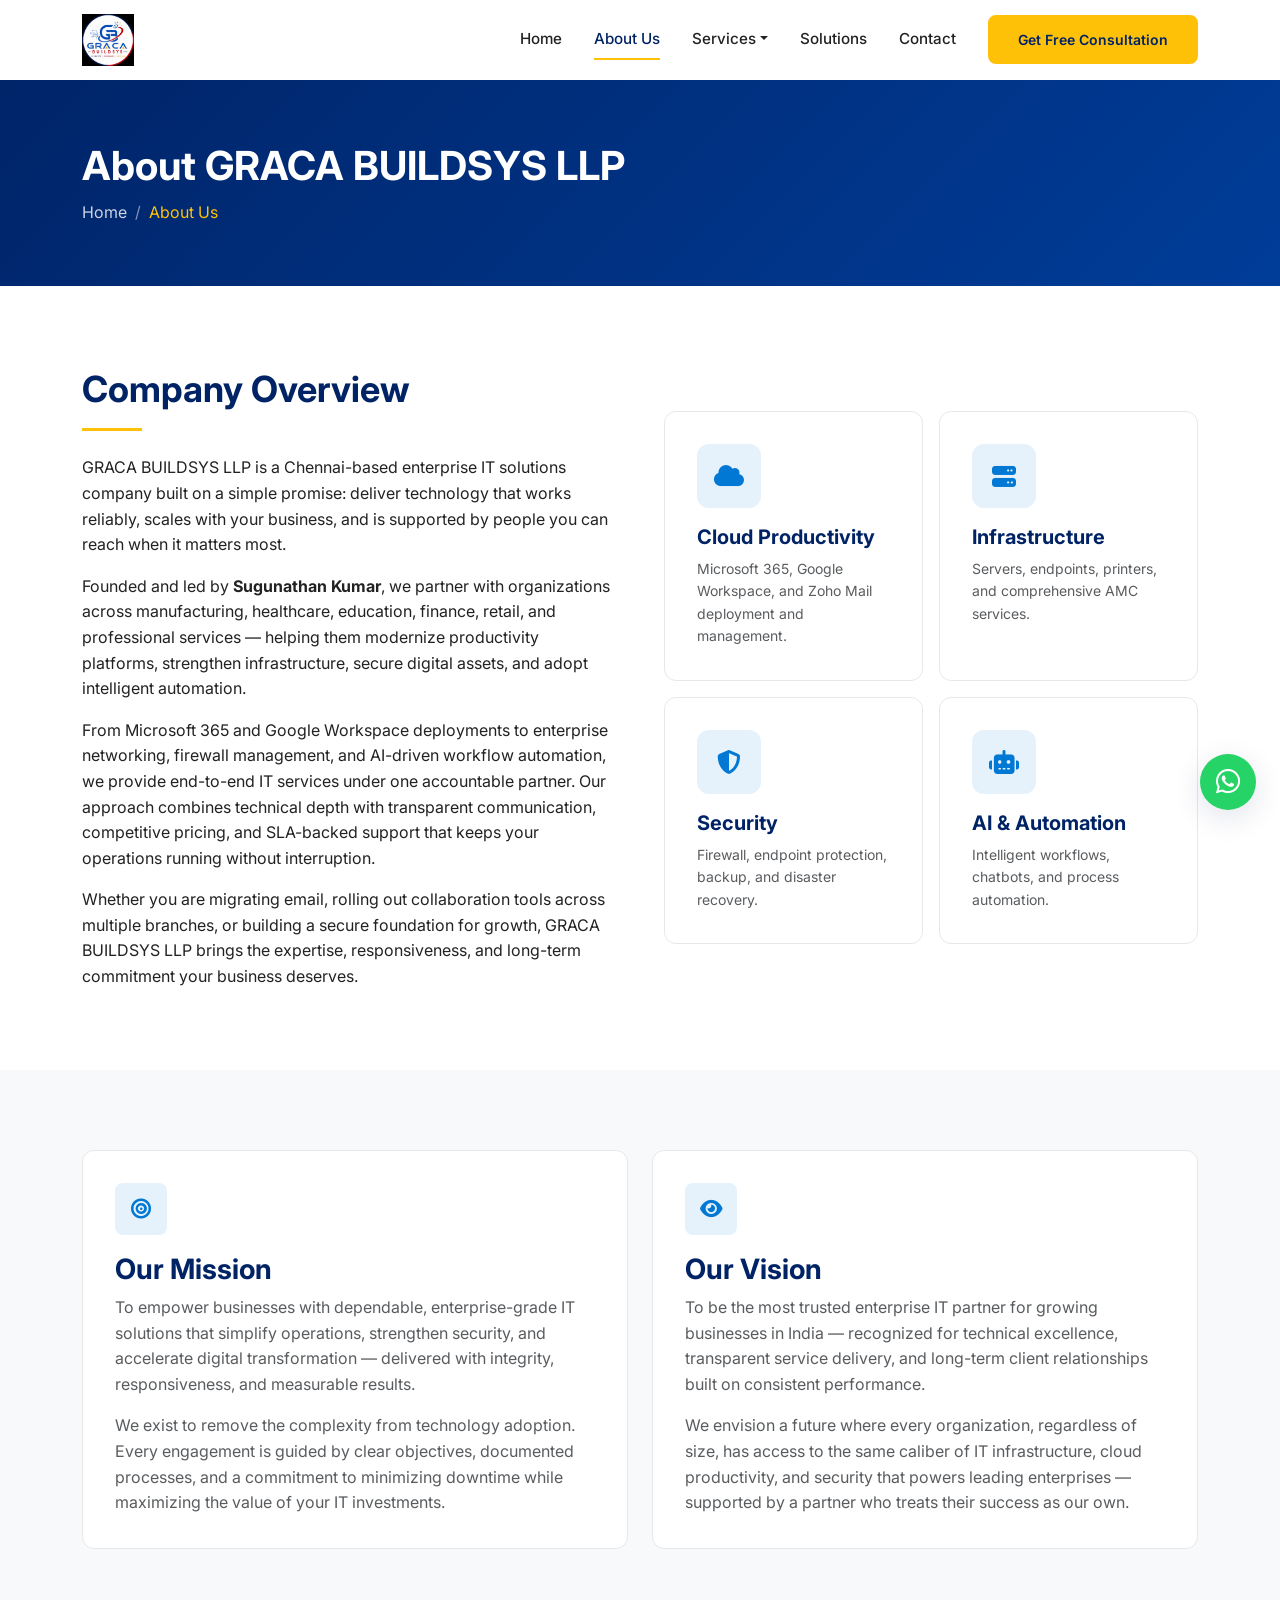
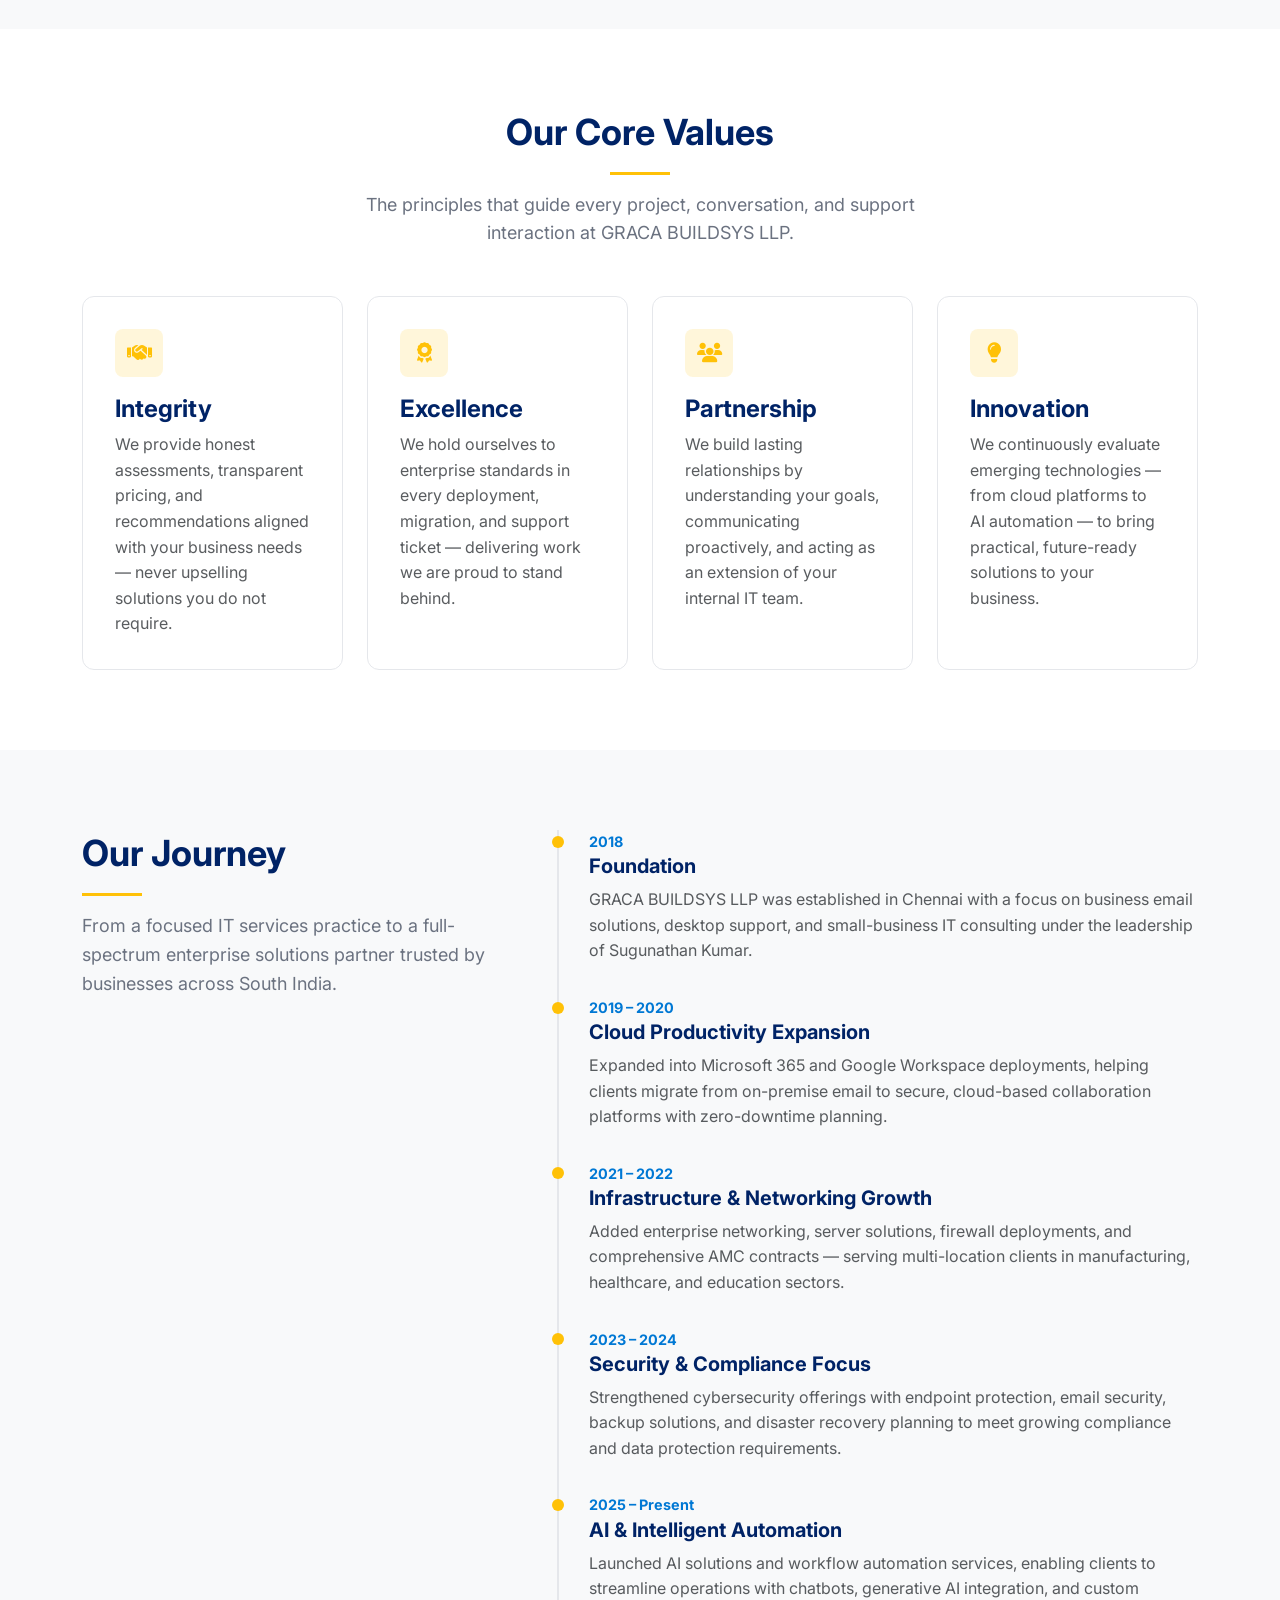
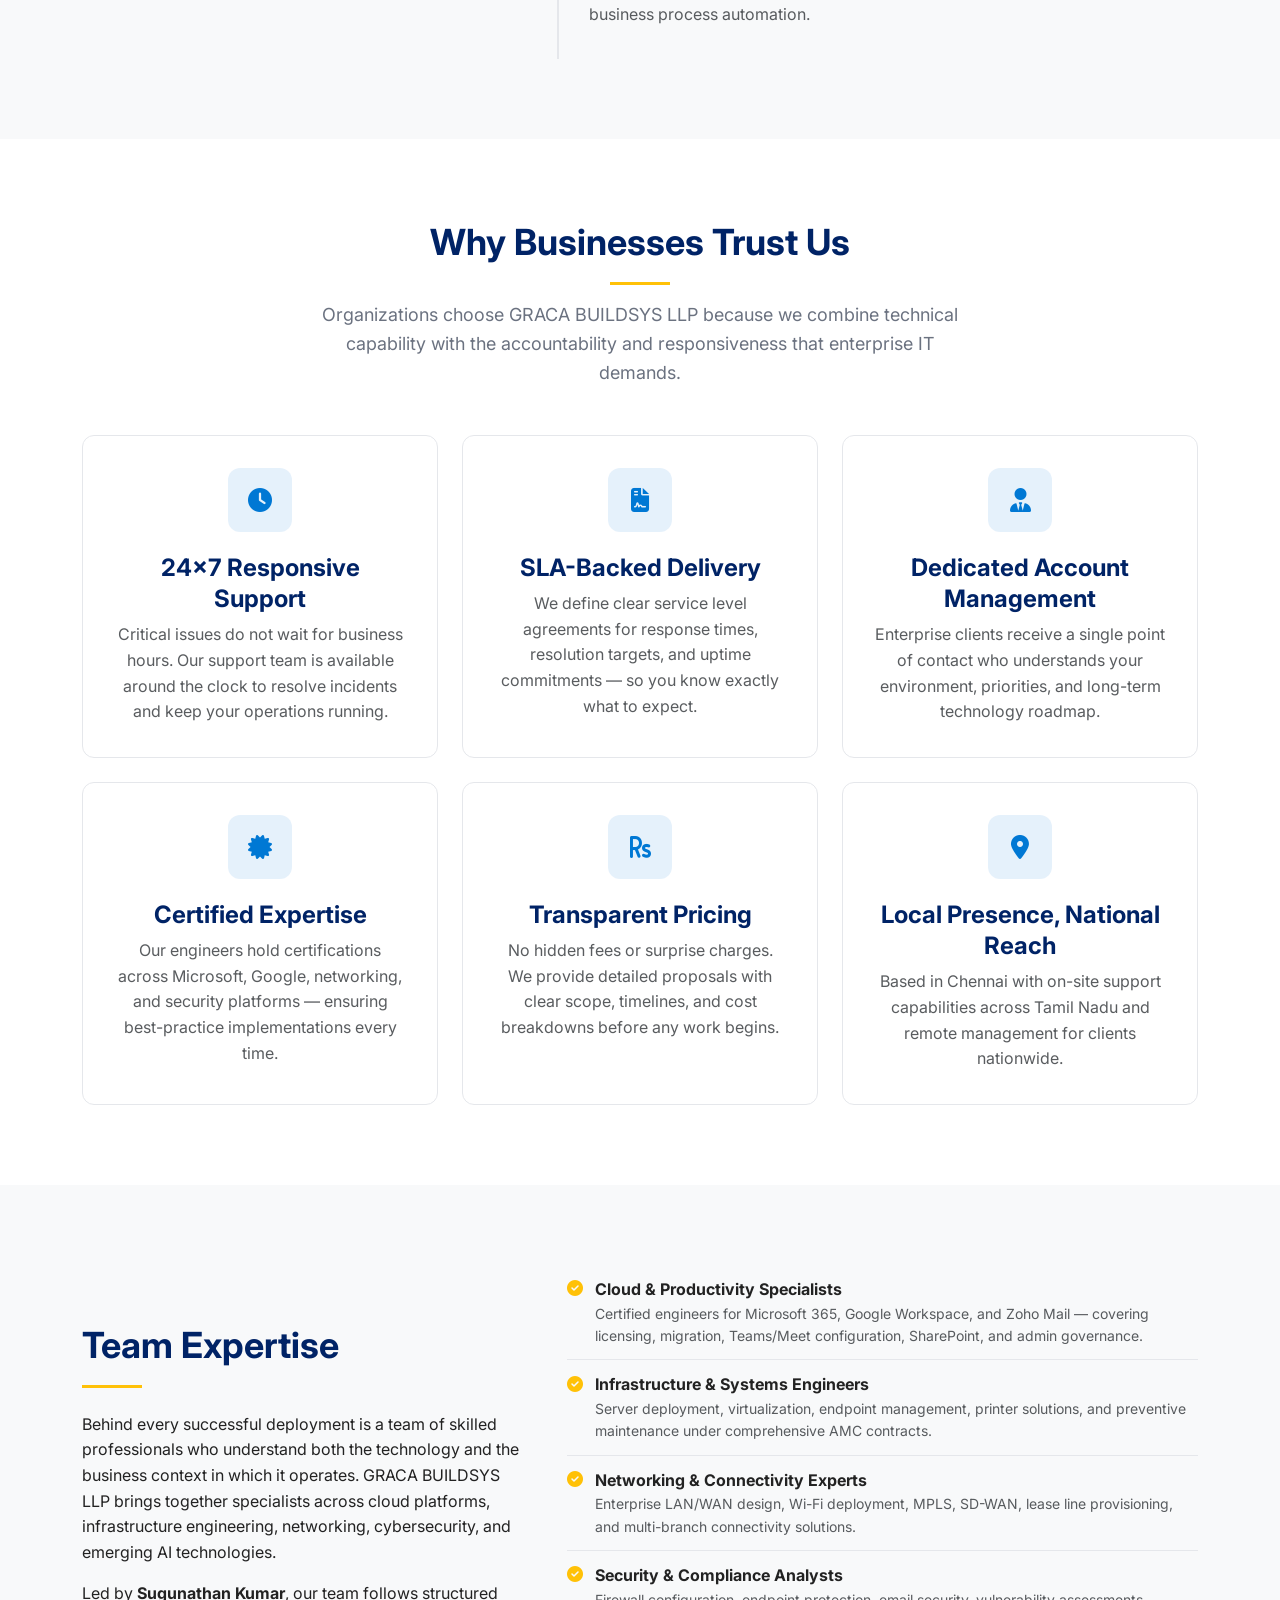
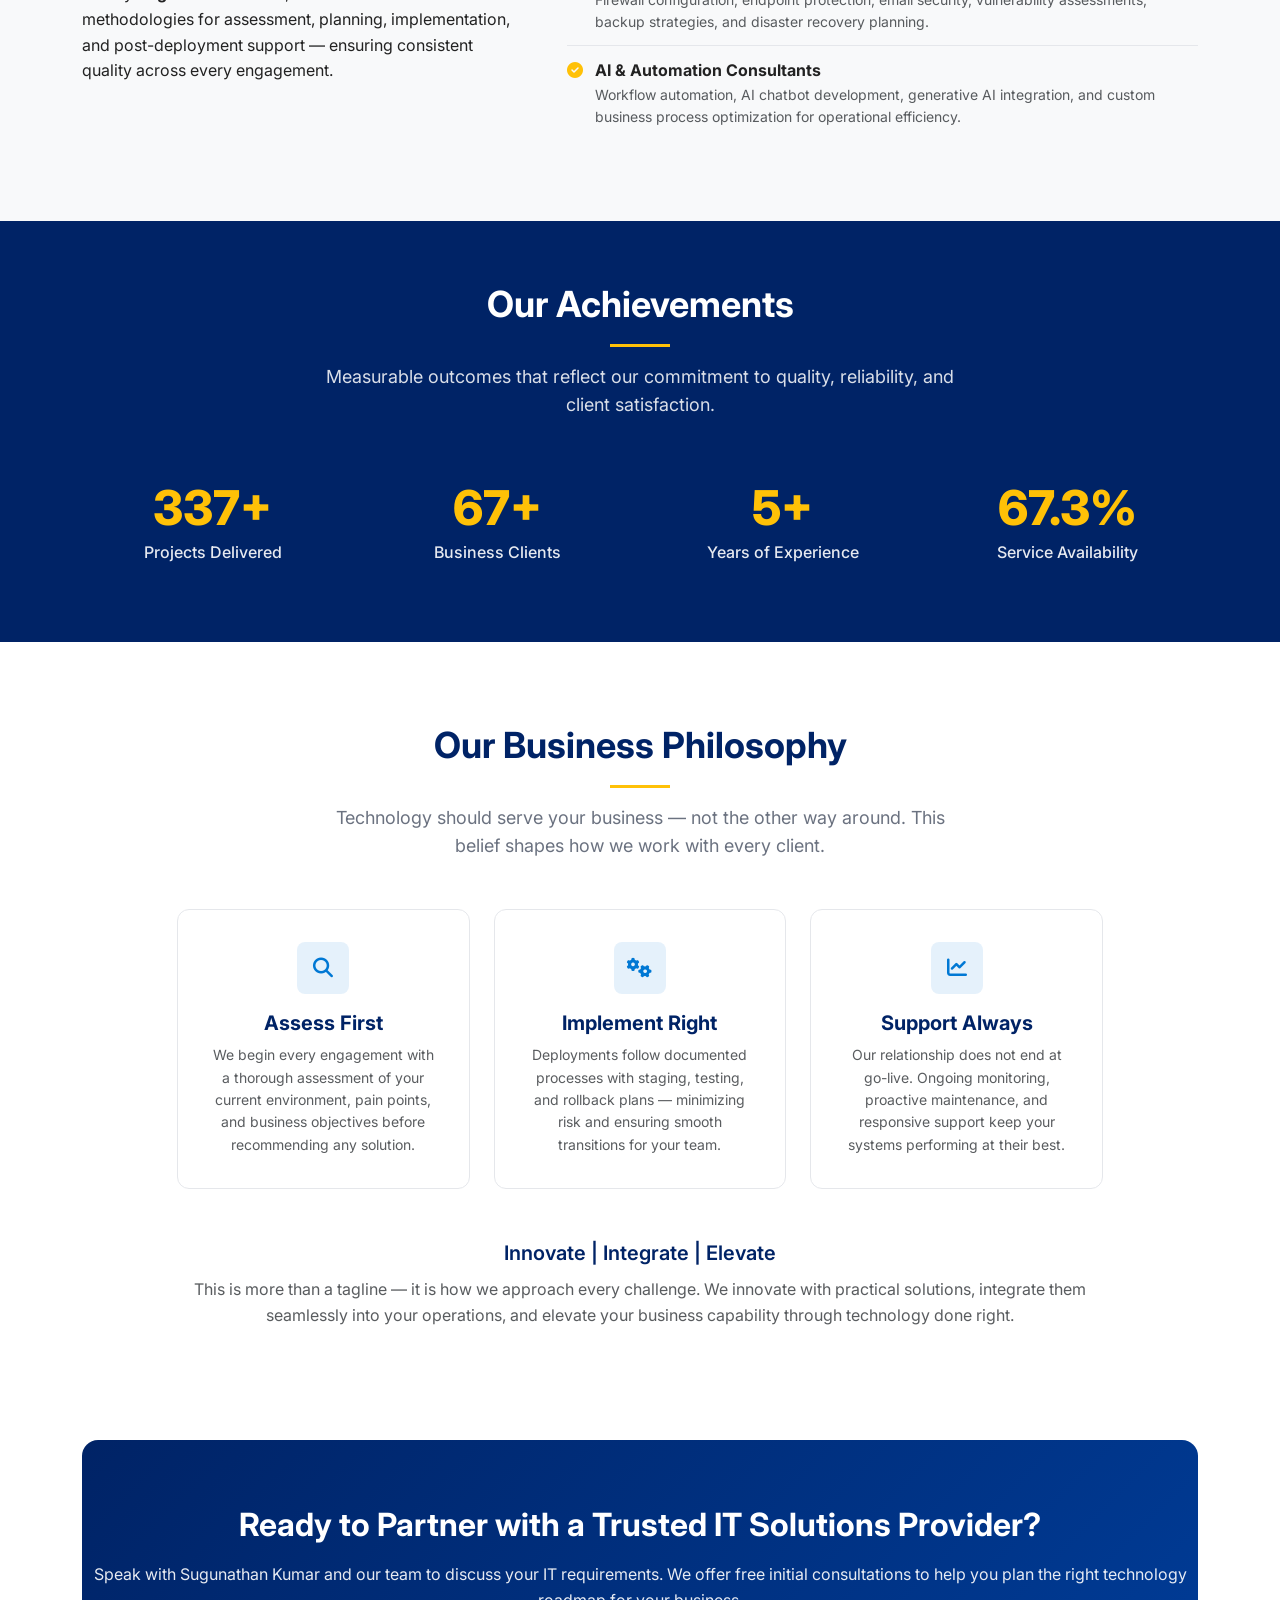
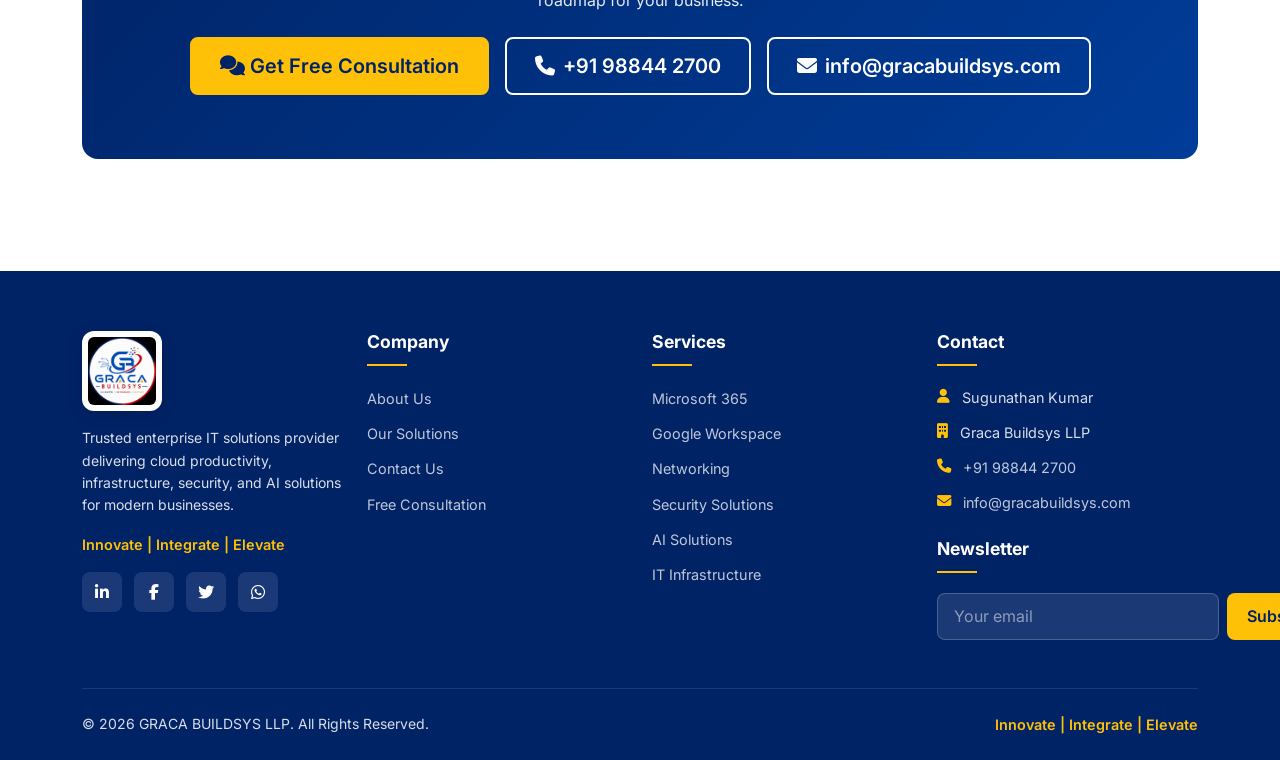
==== about.html @ f8f1f166 "first commit" ====
<!DOCTYPE html>
<html lang="en">
<head>
  <meta charset="UTF-8">
  <meta name="viewport" content="width=device-width, initial-scale=1.0">
  <title>About Us | GRACA BUILDSYS LLP</title>
  <meta name="description" content="Learn about GRACA BUILDSYS LLP — a trusted enterprise IT solutions provider in Chennai. Discover our mission, vision, core values, journey, and commitment to delivering reliable cloud, infrastructure, and security solutions.">
  <meta name="keywords" content="GRACA BUILDSYS LLP, about us, enterprise IT company Chennai, IT solutions provider, Microsoft 365 partner, IT infrastructure services">
  <meta name="author" content="GRACA BUILDSYS LLP">
  <link rel="canonical" href="https://www.gracabuildsys.com/about.html">
  <meta property="og:title" content="About Us | GRACA BUILDSYS LLP">
  <meta property="og:description" content="Trusted enterprise IT partner delivering cloud productivity, infrastructure, security, and AI solutions. Innovate | Integrate | Elevate.">
  <meta property="og:type" content="website">
  <meta property="og:url" content="https://www.gracabuildsys.com/about.html">
  <meta property="og:image" content="https://www.gracabuildsys.com/assets/images/logo/logo.svg">
  <meta name="twitter:card" content="summary_large_image">
  <meta name="twitter:title" content="About Us | GRACA BUILDSYS LLP">
  <meta name="twitter:description" content="Discover the story, values, and expertise behind GRACA BUILDSYS LLP — your trusted enterprise IT solutions partner.">
  <link rel="icon" type="image/svg+xml" href="assets/images/logo/logo.svg">
  <link rel="preconnect" href="https://fonts.googleapis.com">
  <link rel="preconnect" href="https://fonts.gstatic.com" crossorigin>
  <link href="https://fonts.googleapis.com/css2?family=Inter:wght@400;500;600;700;800&display=swap" rel="stylesheet">
  <link href="https://cdn.jsdelivr.net/npm/bootstrap@5.3.3/dist/css/bootstrap.min.css" rel="stylesheet">
  <link href="https://cdnjs.cloudflare.com/ajax/libs/font-awesome/6.5.1/css/all.min.css" rel="stylesheet">
  <link href="https://cdn.jsdelivr.net/npm/aos@2.3.4/dist/aos.css" rel="stylesheet">
  <link href="https://cdn.jsdelivr.net/npm/swiper@11/swiper-bundle.min.css" rel="stylesheet">
  <link href="assets/css/style.css" rel="stylesheet">
  <link href="assets/css/responsive.css" rel="stylesheet">
  <link href="assets/css/animations.css" rel="stylesheet">
  <script type="application/ld+json">
  {
    "@context": "https://schema.org",
    "@type": "AboutPage",
    "name": "About GRACA BUILDSYS LLP",
    "description": "GRACA BUILDSYS LLP is a trusted enterprise IT solutions provider delivering Microsoft 365, Google Workspace, infrastructure, networking, security, and AI solutions for modern businesses.",
    "url": "https://www.gracabuildsys.com/about.html",
    "mainEntity": {
      "@type": "Organization",
      "name": "GRACA BUILDSYS LLP",
      "legalName": "GRACA BUILDSYS LLP",
      "url": "https://www.gracabuildsys.com",
      "logo": "https://www.gracabuildsys.com/assets/images/logo/logo.svg",
      "description": "Trusted Enterprise IT Solutions Provider specializing in cloud productivity, infrastructure, security, and AI solutions.",
      "slogan": "Innovate | Integrate | Elevate",
      "foundingDate": "2018",
      "founder": {
        "@type": "Person",
        "name": "Sugunathan Kumar"
      },
      "contactPoint": {
        "@type": "ContactPoint",
        "telephone": "+91-988442700",
        "contactType": "customer service",
        "email": "info@gracabuildsys.com",
        "availableLanguage": ["English", "Tamil"]
      },
      "areaServed": {
        "@type": "Country",
        "name": "India"
      },
      "knowsAbout": [
        "Microsoft 365",
        "Google Workspace",
        "Zoho Mail",
        "IT Infrastructure",
        "Enterprise Networking",
        "Cybersecurity",
        "AI Solutions"
      ]
    }
  }
  </script>
</head>
<body>
  <div class="scroll-progress" aria-hidden="true"></div>
  <div data-include="includes/navbar.html"></div>

  <main>
    <!-- Page Header -->
    <section class="page-header">
      <div class="container">
        <div class="row">
          <div class="col-lg-8" data-aos="fade-up">
            <h1>About GRACA BUILDSYS LLP</h1>
            <nav aria-label="breadcrumb">
              <ol class="breadcrumb">
                <li class="breadcrumb-item"><a href="index.html">Home</a></li>
                <li class="breadcrumb-item active" aria-current="page">About Us</li>
              </ol>
            </nav>
          </div>
        </div>
      </div>
    </section>

    <!-- Company Overview -->
    <section class="section-padding">
      <div class="container">
        <div class="row align-items-center g-5">
          <div class="col-lg-6" data-aos="fade-right">
            <div class="section-header text-start mb-4">
              <h2 class="section-title">Company Overview</h2>
              <div class="divider-gold" style="margin-left: 0;"></div>
            </div>
            <p>GRACA BUILDSYS LLP is a Chennai-based enterprise IT solutions company built on a simple promise: deliver technology that works reliably, scales with your business, and is supported by people you can reach when it matters most.</p>
            <p>Founded and led by <strong>Sugunathan Kumar</strong>, we partner with organizations across manufacturing, healthcare, education, finance, retail, and professional services — helping them modernize productivity platforms, strengthen infrastructure, secure digital assets, and adopt intelligent automation.</p>
            <p>From Microsoft 365 and Google Workspace deployments to enterprise networking, firewall management, and AI-driven workflow automation, we provide end-to-end IT services under one accountable partner. Our approach combines technical depth with transparent communication, competitive pricing, and SLA-backed support that keeps your operations running without interruption.</p>
            <p class="mb-0">Whether you are migrating email, rolling out collaboration tools across multiple branches, or building a secure foundation for growth, GRACA BUILDSYS LLP brings the expertise, responsiveness, and long-term commitment your business deserves.</p>
          </div>
          <div class="col-lg-6" data-aos="fade-left">
            <div class="row g-3">
              <div class="col-6">
                <div class="feature-card hover-lift text-start">
                  <div class="feature-icon" style="margin: 0 0 1rem;"><i class="fas fa-cloud"></i></div>
                  <h5>Cloud Productivity</h5>
                  <p class="text-muted small mb-0">Microsoft 365, Google Workspace, and Zoho Mail deployment and management.</p>
                </div>
              </div>
              <div class="col-6">
                <div class="feature-card hover-lift text-start">
                  <div class="feature-icon" style="margin: 0 0 1rem;"><i class="fas fa-server"></i></div>
                  <h5>Infrastructure</h5>
                  <p class="text-muted small mb-0">Servers, endpoints, printers, and comprehensive AMC services.</p>
                </div>
              </div>
              <div class="col-6">
                <div class="feature-card hover-lift text-start">
                  <div class="feature-icon" style="margin: 0 0 1rem;"><i class="fas fa-shield-alt"></i></div>
                  <h5>Security</h5>
                  <p class="text-muted small mb-0">Firewall, endpoint protection, backup, and disaster recovery.</p>
                </div>
              </div>
              <div class="col-6">
                <div class="feature-card hover-lift text-start">
                  <div class="feature-icon" style="margin: 0 0 1rem;"><i class="fas fa-robot"></i></div>
                  <h5>AI &amp; Automation</h5>
                  <p class="text-muted small mb-0">Intelligent workflows, chatbots, and process automation.</p>
                </div>
              </div>
            </div>
          </div>
        </div>
      </div>
    </section>

    <!-- Mission & Vision -->
    <section class="section-padding bg-light">
      <div class="container">
        <div class="row g-4">
          <div class="col-lg-6" data-aos="fade-up">
            <div class="service-detail-card h-100">
              <div class="icon-wrap"><i class="fas fa-bullseye"></i></div>
              <h3>Our Mission</h3>
              <p class="text-muted">To empower businesses with dependable, enterprise-grade IT solutions that simplify operations, strengthen security, and accelerate digital transformation — delivered with integrity, responsiveness, and measurable results.</p>
              <p class="text-muted mb-0">We exist to remove the complexity from technology adoption. Every engagement is guided by clear objectives, documented processes, and a commitment to minimizing downtime while maximizing the value of your IT investments.</p>
            </div>
          </div>
          <div class="col-lg-6" data-aos="fade-up" data-aos-delay="100">
            <div class="service-detail-card h-100">
              <div class="icon-wrap"><i class="fas fa-eye"></i></div>
              <h3>Our Vision</h3>
              <p class="text-muted">To be the most trusted enterprise IT partner for growing businesses in India — recognized for technical excellence, transparent service delivery, and long-term client relationships built on consistent performance.</p>
              <p class="text-muted mb-0">We envision a future where every organization, regardless of size, has access to the same caliber of IT infrastructure, cloud productivity, and security that powers leading enterprises — supported by a partner who treats their success as our own.</p>
            </div>
          </div>
        </div>
      </div>
    </section>

    <!-- Core Values -->
    <section class="section-padding">
      <div class="container">
        <div class="section-header" data-aos="fade-up">
          <h2 class="section-title">Our Core Values</h2>
          <div class="divider-gold"></div>
          <p class="section-subtitle">The principles that guide every project, conversation, and support interaction at GRACA BUILDSYS LLP.</p>
        </div>
        <div class="row g-4">
          <div class="col-md-6 col-lg-3" data-aos="fade-up" data-aos-delay="0">
            <div class="value-card hover-lift">
              <div class="value-icon"><i class="fas fa-handshake"></i></div>
              <h4>Integrity</h4>
              <p class="text-muted mb-0">We provide honest assessments, transparent pricing, and recommendations aligned with your business needs — never upselling solutions you do not require.</p>
            </div>
          </div>
          <div class="col-md-6 col-lg-3" data-aos="fade-up" data-aos-delay="100">
            <div class="value-card hover-lift">
              <div class="value-icon"><i class="fas fa-award"></i></div>
              <h4>Excellence</h4>
              <p class="text-muted mb-0">We hold ourselves to enterprise standards in every deployment, migration, and support ticket — delivering work we are proud to stand behind.</p>
            </div>
          </div>
          <div class="col-md-6 col-lg-3" data-aos="fade-up" data-aos-delay="200">
            <div class="value-card hover-lift">
              <div class="value-icon"><i class="fas fa-users"></i></div>
              <h4>Partnership</h4>
              <p class="text-muted mb-0">We build lasting relationships by understanding your goals, communicating proactively, and acting as an extension of your internal IT team.</p>
            </div>
          </div>
          <div class="col-md-6 col-lg-3" data-aos="fade-up" data-aos-delay="300">
            <div class="value-card hover-lift">
              <div class="value-icon"><i class="fas fa-lightbulb"></i></div>
              <h4>Innovation</h4>
              <p class="text-muted mb-0">We continuously evaluate emerging technologies — from cloud platforms to AI automation — to bring practical, future-ready solutions to your business.</p>
            </div>
          </div>
        </div>
      </div>
    </section>

    <!-- Company Journey -->
    <section class="section-padding bg-light">
      <div class="container">
        <div class="row">
          <div class="col-lg-5" data-aos="fade-right">
            <div class="section-header text-start mb-4">
              <h2 class="section-title">Our Journey</h2>
              <div class="divider-gold" style="margin-left: 0;"></div>
              <p class="section-subtitle" style="margin-left: 0; margin-bottom: 0;">From a focused IT services practice to a full-spectrum enterprise solutions partner trusted by businesses across South India.</p>
            </div>
          </div>
          <div class="col-lg-7" data-aos="fade-left">
            <div class="timeline">
              <div class="timeline-item">
                <div class="timeline-year">2018</div>
                <h5>Foundation</h5>
                <p class="text-muted mb-0">GRACA BUILDSYS LLP was established in Chennai with a focus on business email solutions, desktop support, and small-business IT consulting under the leadership of Sugunathan Kumar.</p>
              </div>
              <div class="timeline-item">
                <div class="timeline-year">2019 – 2020</div>
                <h5>Cloud Productivity Expansion</h5>
                <p class="text-muted mb-0">Expanded into Microsoft 365 and Google Workspace deployments, helping clients migrate from on-premise email to secure, cloud-based collaboration platforms with zero-downtime planning.</p>
              </div>
              <div class="timeline-item">
                <div class="timeline-year">2021 – 2022</div>
                <h5>Infrastructure &amp; Networking Growth</h5>
                <p class="text-muted mb-0">Added enterprise networking, server solutions, firewall deployments, and comprehensive AMC contracts — serving multi-location clients in manufacturing, healthcare, and education sectors.</p>
              </div>
              <div class="timeline-item">
                <div class="timeline-year">2023 – 2024</div>
                <h5>Security &amp; Compliance Focus</h5>
                <p class="text-muted mb-0">Strengthened cybersecurity offerings with endpoint protection, email security, backup solutions, and disaster recovery planning to meet growing compliance and data protection requirements.</p>
              </div>
              <div class="timeline-item">
                <div class="timeline-year">2025 – Present</div>
                <h5>AI &amp; Intelligent Automation</h5>
                <p class="text-muted mb-0">Launched AI solutions and workflow automation services, enabling clients to streamline operations with chatbots, generative AI integration, and custom business process automation.</p>
              </div>
            </div>
          </div>
        </div>
      </div>
    </section>

    <!-- Why Businesses Trust Us -->
    <section class="section-padding">
      <div class="container">
        <div class="section-header" data-aos="fade-up">
          <h2 class="section-title">Why Businesses Trust Us</h2>
          <div class="divider-gold"></div>
          <p class="section-subtitle">Organizations choose GRACA BUILDSYS LLP because we combine technical capability with the accountability and responsiveness that enterprise IT demands.</p>
        </div>
        <div class="row g-4">
          <div class="col-md-6 col-lg-4" data-aos="fade-up" data-aos-delay="0">
            <div class="feature-card hover-lift">
              <div class="feature-icon"><i class="fas fa-clock"></i></div>
              <h4>24×7 Responsive Support</h4>
              <p class="text-muted mb-0">Critical issues do not wait for business hours. Our support team is available around the clock to resolve incidents and keep your operations running.</p>
            </div>
          </div>
          <div class="col-md-6 col-lg-4" data-aos="fade-up" data-aos-delay="100">
            <div class="feature-card hover-lift">
              <div class="feature-icon"><i class="fas fa-file-contract"></i></div>
              <h4>SLA-Backed Delivery</h4>
              <p class="text-muted mb-0">We define clear service level agreements for response times, resolution targets, and uptime commitments — so you know exactly what to expect.</p>
            </div>
          </div>
          <div class="col-md-6 col-lg-4" data-aos="fade-up" data-aos-delay="200">
            <div class="feature-card hover-lift">
              <div class="feature-icon"><i class="fas fa-user-tie"></i></div>
              <h4>Dedicated Account Management</h4>
              <p class="text-muted mb-0">Enterprise clients receive a single point of contact who understands your environment, priorities, and long-term technology roadmap.</p>
            </div>
          </div>
          <div class="col-md-6 col-lg-4" data-aos="fade-up" data-aos-delay="0">
            <div class="feature-card hover-lift">
              <div class="feature-icon"><i class="fas fa-certificate"></i></div>
              <h4>Certified Expertise</h4>
              <p class="text-muted mb-0">Our engineers hold certifications across Microsoft, Google, networking, and security platforms — ensuring best-practice implementations every time.</p>
            </div>
          </div>
          <div class="col-md-6 col-lg-4" data-aos="fade-up" data-aos-delay="100">
            <div class="feature-card hover-lift">
              <div class="feature-icon"><i class="fas fa-rupee-sign"></i></div>
              <h4>Transparent Pricing</h4>
              <p class="text-muted mb-0">No hidden fees or surprise charges. We provide detailed proposals with clear scope, timelines, and cost breakdowns before any work begins.</p>
            </div>
          </div>
          <div class="col-md-6 col-lg-4" data-aos="fade-up" data-aos-delay="200">
            <div class="feature-card hover-lift">
              <div class="feature-icon"><i class="fas fa-map-marker-alt"></i></div>
              <h4>Local Presence, National Reach</h4>
              <p class="text-muted mb-0">Based in Chennai with on-site support capabilities across Tamil Nadu and remote management for clients nationwide.</p>
            </div>
          </div>
        </div>
      </div>
    </section>

    <!-- Team Expertise -->
    <section class="section-padding bg-light">
      <div class="container">
        <div class="row align-items-center g-5">
          <div class="col-lg-5" data-aos="fade-right">
            <div class="section-header text-start mb-4">
              <h2 class="section-title">Team Expertise</h2>
              <div class="divider-gold" style="margin-left: 0;"></div>
            </div>
            <p>Behind every successful deployment is a team of skilled professionals who understand both the technology and the business context in which it operates. GRACA BUILDSYS LLP brings together specialists across cloud platforms, infrastructure engineering, networking, cybersecurity, and emerging AI technologies.</p>
            <p class="mb-0">Led by <strong>Sugunathan Kumar</strong>, our team follows structured methodologies for assessment, planning, implementation, and post-deployment support — ensuring consistent quality across every engagement.</p>
          </div>
          <div class="col-lg-7" data-aos="fade-left">
            <ul class="benefit-list">
              <li>
                <i class="fas fa-check-circle"></i>
                <div>
                  <strong>Cloud &amp; Productivity Specialists</strong>
                  <p class="text-muted small mb-0">Certified engineers for Microsoft 365, Google Workspace, and Zoho Mail — covering licensing, migration, Teams/Meet configuration, SharePoint, and admin governance.</p>
                </div>
              </li>
              <li>
                <i class="fas fa-check-circle"></i>
                <div>
                  <strong>Infrastructure &amp; Systems Engineers</strong>
                  <p class="text-muted small mb-0">Server deployment, virtualization, endpoint management, printer solutions, and preventive maintenance under comprehensive AMC contracts.</p>
                </div>
              </li>
              <li>
                <i class="fas fa-check-circle"></i>
                <div>
                  <strong>Networking &amp; Connectivity Experts</strong>
                  <p class="text-muted small mb-0">Enterprise LAN/WAN design, Wi-Fi deployment, MPLS, SD-WAN, lease line provisioning, and multi-branch connectivity solutions.</p>
                </div>
              </li>
              <li>
                <i class="fas fa-check-circle"></i>
                <div>
                  <strong>Security &amp; Compliance Analysts</strong>
                  <p class="text-muted small mb-0">Firewall configuration, endpoint protection, email security, vulnerability assessments, backup strategies, and disaster recovery planning.</p>
                </div>
              </li>
              <li>
                <i class="fas fa-check-circle"></i>
                <div>
                  <strong>AI &amp; Automation Consultants</strong>
                  <p class="text-muted small mb-0">Workflow automation, AI chatbot development, generative AI integration, and custom business process optimization for operational efficiency.</p>
                </div>
              </li>
            </ul>
          </div>
        </div>
      </div>
    </section>

    <!-- Achievements -->
    <section class="stats-section">
      <div class="container">
        <div class="section-header text-center mb-4" data-aos="fade-up">
          <h2 class="section-title" style="color: var(--white);">Our Achievements</h2>
          <div class="divider-gold"></div>
          <p class="section-subtitle" style="color: rgba(255,255,255,0.85);">Measurable outcomes that reflect our commitment to quality, reliability, and client satisfaction.</p>
        </div>
        <div class="row">
          <div class="col-6 col-md-3" data-aos="fade-up" data-aos-delay="0">
            <div class="stat-item">
              <div class="stat-number" data-count="500" data-suffix="+">0</div>
              <div class="stat-label">Projects Delivered</div>
            </div>
          </div>
          <div class="col-6 col-md-3" data-aos="fade-up" data-aos-delay="100">
            <div class="stat-item">
              <div class="stat-number" data-count="100" data-suffix="+">0</div>
              <div class="stat-label">Business Clients</div>
            </div>
          </div>
          <div class="col-6 col-md-3" data-aos="fade-up" data-aos-delay="200">
            <div class="stat-item">
              <div class="stat-number" data-count="8" data-suffix="+">0</div>
              <div class="stat-label">Years of Experience</div>
            </div>
          </div>
          <div class="col-6 col-md-3" data-aos="fade-up" data-aos-delay="300">
            <div class="stat-item">
              <div class="stat-number" data-count="99.9" data-suffix="%" data-decimals="1">0</div>
              <div class="stat-label">Service Availability</div>
            </div>
          </div>
        </div>
      </div>
    </section>

    <!-- Business Philosophy -->
    <section class="section-padding">
      <div class="container">
        <div class="row justify-content-center">
          <div class="col-lg-10">
            <div class="section-header" data-aos="fade-up">
              <h2 class="section-title">Our Business Philosophy</h2>
              <div class="divider-gold"></div>
              <p class="section-subtitle">Technology should serve your business — not the other way around. This belief shapes how we work with every client.</p>
            </div>
            <div class="row g-4" data-aos="fade-up">
              <div class="col-md-4">
                <div class="service-detail-card text-center h-100">
                  <div class="icon-wrap mx-auto"><i class="fas fa-search"></i></div>
                  <h5>Assess First</h5>
                  <p class="text-muted small mb-0">We begin every engagement with a thorough assessment of your current environment, pain points, and business objectives before recommending any solution.</p>
                </div>
              </div>
              <div class="col-md-4">
                <div class="service-detail-card text-center h-100">
                  <div class="icon-wrap mx-auto"><i class="fas fa-cogs"></i></div>
                  <h5>Implement Right</h5>
                  <p class="text-muted small mb-0">Deployments follow documented processes with staging, testing, and rollback plans — minimizing risk and ensuring smooth transitions for your team.</p>
                </div>
              </div>
              <div class="col-md-4">
                <div class="service-detail-card text-center h-100">
                  <div class="icon-wrap mx-auto"><i class="fas fa-chart-line"></i></div>
                  <h5>Support Always</h5>
                  <p class="text-muted small mb-0">Our relationship does not end at go-live. Ongoing monitoring, proactive maintenance, and responsive support keep your systems performing at their best.</p>
                </div>
              </div>
            </div>
            <div class="mt-5 text-center" data-aos="fade-up">
              <p class="lead text-navy fw-semibold mb-2">Innovate | Integrate | Elevate</p>
              <p class="text-muted mb-0">This is more than a tagline — it is how we approach every challenge. We innovate with practical solutions, integrate them seamlessly into your operations, and elevate your business capability through technology done right.</p>
            </div>
          </div>
        </div>
      </div>
    </section>

    <!-- CTA Banner -->
    <section class="section-padding pt-0">
      <div class="container">
        <div class="cta-banner text-center" data-aos="fade-up">
          <h2>Ready to Partner with a Trusted IT Solutions Provider?</h2>
          <p>Speak with Sugunathan Kumar and our team to discuss your IT requirements. We offer free initial consultations to help you plan the right technology roadmap for your business.</p>
          <div class="d-flex flex-wrap justify-content-center gap-3">
            <a href="contact.html" class="btn btn-gold btn-lg"><i class="fas fa-comments"></i> Get Free Consultation</a>
            <a href="tel:+91988442700" class="btn btn-secondary-custom btn-lg" style="border-color: var(--white); color: var(--white);"><i class="fas fa-phone"></i> +91 98844 2700</a>
            <a href="mailto:info@gracabuildsys.com" class="btn btn-secondary-custom btn-lg" style="border-color: var(--white); color: var(--white);"><i class="fas fa-envelope"></i> info@gracabuildsys.com</a>
          </div>
        </div>
      </div>
    </section>
  </main>

  <div data-include="includes/footer.html"></div>

  <a href="https://wa.me/91988442700" class="whatsapp-float" target="_blank" rel="noopener" aria-label="Chat on WhatsApp"><i class="fab fa-whatsapp"></i></a>
  <button class="back-to-top" aria-label="Back to top"><i class="fas fa-chevron-up"></i></button>

  <script src="https://cdn.jsdelivr.net/npm/bootstrap@5.3.3/dist/js/bootstrap.bundle.min.js"></script>
  <script src="https://cdn.jsdelivr.net/npm/aos@2.3.4/dist/aos.js"></script>
  <script src="https://cdn.jsdelivr.net/npm/swiper@11/swiper-bundle.min.js"></script>
  <script src="assets/js/main.js"></script>
  <script src="assets/js/counters.js"></script>
  <script src="assets/js/contact-form.js"></script>
  <script src="assets/js/animations.js"></script>
</body>
</html>
---- assets/css/style.css ----
/* GRACA BUILDSYS LLP - Main Stylesheet */
:root {
  --primary-navy: #002366;
  --microsoft-blue: #0078D4;
  --gold-accent: #FFC107;
  --white: #FFFFFF;
  --light-bg: #F8FAFC;
  --text-color: #222222;
  --text-muted: #6B7280;
  --border-color: #E5E7EB;
  --enterprise-red: #DC3545;
  --shadow-sm: 0 2px 8px rgba(0, 35, 102, 0.06);
  --shadow-md: 0 4px 20px rgba(0, 35, 102, 0.1);
  --shadow-lg: 0 8px 30px rgba(0, 35, 102, 0.12);
  --radius-sm: 8px;
  --radius-md: 12px;
  --radius-lg: 16px;
  --transition: all 0.3s ease;
  --header-height: 80px;
}

*, *::before, *::after { box-sizing: border-box; }

html {
  scroll-behavior: smooth;
  scroll-padding-top: var(--header-height);
}

body {
  font-family: 'Inter', -apple-system, BlinkMacSystemFont, 'Segoe UI', Roboto, sans-serif;
  color: var(--text-color);
  background: var(--white);
  line-height: 1.6;
  overflow-x: hidden;
}

h1, h2, h3, h4, h5, h6 {
  font-weight: 700;
  color: var(--primary-navy);
  line-height: 1.3;
}

a {
  color: var(--microsoft-blue);
  text-decoration: none;
  transition: var(--transition);
}

a:hover { color: var(--primary-navy); }

img { max-width: 100%; height: auto; display: block; }

.section-padding { padding: 80px 0; }

.section-title {
  font-size: 2.25rem;
  margin-bottom: 1rem;
}

.section-subtitle {
  color: var(--text-muted);
  font-size: 1.125rem;
  max-width: 640px;
  margin: 0 auto 3rem;
}

.bg-light { background: var(--light-bg); }

.text-navy { color: var(--primary-navy); }
.text-gold { color: var(--gold-accent); }
.text-muted { color: var(--text-muted); }

/* Scroll Progress */
.scroll-progress {
  position: fixed;
  top: 0;
  left: 0;
  height: 3px;
  background: linear-gradient(90deg, var(--microsoft-blue), var(--gold-accent));
  z-index: 10001;
  width: 0%;
  transition: width 0.1s linear;
}

/* Header */
.site-header {
  position: fixed;
  top: 0;
  left: 0;
  right: 0;
  z-index: 1000;
  background: var(--white);
  border-bottom: 1px solid transparent;
  transition: var(--transition);
  height: var(--header-height);
}

.site-header.scrolled {
  box-shadow: var(--shadow-sm);
  border-bottom-color: var(--border-color);
}

.navbar-brand img { height: 52px; width: auto; }

.navbar-nav .nav-link {
  color: var(--text-color);
  font-weight: 500;
  font-size: 0.95rem;
  padding: 0.5rem 1rem !important;
  position: relative;
}

.navbar-nav .nav-link:hover,
.navbar-nav .nav-link.active {
  color: var(--primary-navy);
}

.navbar-nav .nav-link.active::after {
  content: '';
  position: absolute;
  bottom: 0;
  left: 1rem;
  right: 1rem;
  height: 2px;
  background: var(--gold-accent);
}

/* Mega Menu */
.mega-dropdown .dropdown-menu {
  border: none;
  border-radius: var(--radius-md);
  box-shadow: var(--shadow-lg);
  padding: 1.5rem;
  margin-top: 0.5rem;
  min-width: 520px;
}

.mega-menu-grid {
  display: grid;
  grid-template-columns: repeat(2, 1fr);
  gap: 0.5rem;
}

.mega-menu-item {
  display: flex;
  align-items: center;
  gap: 0.75rem;
  padding: 0.75rem 1rem;
  border-radius: var(--radius-sm);
  color: var(--text-color);
  transition: var(--transition);
}

.mega-menu-item:hover {
  background: var(--light-bg);
  color: var(--primary-navy);
}

.mega-menu-item i {
  width: 36px;
  height: 36px;
  display: flex;
  align-items: center;
  justify-content: center;
  background: rgba(0, 120, 212, 0.1);
  color: var(--microsoft-blue);
  border-radius: var(--radius-sm);
  font-size: 0.9rem;
}

/* Buttons */
.btn-primary-custom {
  background: var(--primary-navy);
  color: var(--white);
  border: 2px solid var(--primary-navy);
  padding: 0.75rem 1.75rem;
  font-weight: 600;
  border-radius: var(--radius-sm);
  transition: var(--transition);
  display: inline-flex;
  align-items: center;
  gap: 0.5rem;
}

.btn-primary-custom:hover {
  background: #001a4d;
  border-color: #001a4d;
  color: var(--white);
  transform: translateY(-2px);
  box-shadow: var(--shadow-md);
}

.btn-secondary-custom {
  background: transparent;
  color: var(--primary-navy);
  border: 2px solid var(--primary-navy);
  padding: 0.75rem 1.75rem;
  font-weight: 600;
  border-radius: var(--radius-sm);
  transition: var(--transition);
  display: inline-flex;
  align-items: center;
  gap: 0.5rem;
}

.btn-secondary-custom:hover {
  background: var(--primary-navy);
  color: var(--white);
  transform: translateY(-2px);
}

.btn-gold {
  background: var(--gold-accent);
  color: var(--primary-navy);
  border: 2px solid var(--gold-accent);
  padding: 0.75rem 1.75rem;
  font-weight: 600;
  border-radius: var(--radius-sm);
  transition: var(--transition);
}

.btn-gold:hover {
  background: #e6ac00;
  border-color: #e6ac00;
  color: var(--primary-navy);
  transform: translateY(-2px);
}

.btn-outline-light-custom {
  background: transparent;
  color: var(--white);
  border: 2px solid rgba(255,255,255,0.5);
  padding: 0.75rem 1.75rem;
  font-weight: 600;
  border-radius: var(--radius-sm);
  transition: var(--transition);
}

.btn-outline-light-custom:hover {
  background: var(--white);
  color: var(--primary-navy);
  border-color: var(--white);
}

/* Hero */
.hero-section {
  padding: 140px 0 80px;
  background: var(--white);
  position: relative;
  overflow: hidden;
}

.hero-section::before {
  content: '';
  position: absolute;
  top: -50%;
  right: -20%;
  width: 60%;
  height: 150%;
  background: radial-gradient(ellipse, rgba(0, 120, 212, 0.04) 0%, transparent 70%);
  pointer-events: none;
}

.hero-headline {
  font-size: 2.75rem;
  font-weight: 800;
  line-height: 1.2;
  margin-bottom: 1.25rem;
}

.hero-subheadline {
  font-size: 1.15rem;
  color: var(--text-muted);
  margin-bottom: 2rem;
  max-width: 540px;
}

.hero-buttons { display: flex; flex-wrap: wrap; gap: 1rem; }

.hero-illustration {
  position: relative;
  padding: 2rem;
}

.hero-illustration svg { width: 100%; max-width: 520px; margin: 0 auto; }

/* Trust Bar */
.trust-bar {
  background: var(--light-bg);
  border-top: 1px solid var(--border-color);
  border-bottom: 1px solid var(--border-color);
  padding: 2rem 0;
}

.trust-item {
  display: flex;
  align-items: center;
  gap: 0.75rem;
  justify-content: center;
  padding: 0.5rem;
}

.trust-item i {
  font-size: 1.5rem;
  color: var(--microsoft-blue);
}

.trust-item span {
  font-weight: 600;
  font-size: 0.9rem;
  color: var(--primary-navy);
}

/* Feature Cards */
.feature-card {
  background: var(--white);
  border: 1px solid var(--border-color);
  border-radius: var(--radius-md);
  padding: 2rem;
  text-align: center;
  transition: var(--transition);
  height: 100%;
}

.feature-card:hover {
  transform: translateY(-6px);
  box-shadow: var(--shadow-md);
  border-color: transparent;
}

.feature-icon {
  width: 64px;
  height: 64px;
  margin: 0 auto 1.25rem;
  display: flex;
  align-items: center;
  justify-content: center;
  background: rgba(0, 120, 212, 0.1);
  color: var(--microsoft-blue);
  border-radius: var(--radius-md);
  font-size: 1.5rem;
}

/* Service Cards */
.service-card {
  background: var(--white);
  border: 1px solid var(--border-color);
  border-radius: var(--radius-md);
  padding: 2rem;
  transition: var(--transition);
  height: 100%;
  display: flex;
  flex-direction: column;
}

.service-card:hover {
  transform: translateY(-6px);
  box-shadow: var(--shadow-md);
  border-color: var(--microsoft-blue);
}

.service-card .service-icon {
  width: 56px;
  height: 56px;
  display: flex;
  align-items: center;
  justify-content: center;
  background: linear-gradient(135deg, rgba(0,35,102,0.08), rgba(0,120,212,0.08));
  color: var(--primary-navy);
  border-radius: var(--radius-sm);
  font-size: 1.35rem;
  margin-bottom: 1.25rem;
}

.service-card h4 { font-size: 1.15rem; margin-bottom: 0.75rem; }

.service-card p {
  color: var(--text-muted);
  font-size: 0.95rem;
  flex-grow: 1;
  margin-bottom: 1.25rem;
}

.service-card .learn-more {
  font-weight: 600;
  color: var(--microsoft-blue);
  display: inline-flex;
  align-items: center;
  gap: 0.35rem;
}

.service-card .learn-more:hover { color: var(--primary-navy); }

/* Statistics */
.stats-section {
  background: var(--primary-navy);
  color: var(--white);
  padding: 60px 0;
}

.stat-item { text-align: center; padding: 1rem; }

.stat-number {
  font-size: 3rem;
  font-weight: 800;
  color: var(--gold-accent);
  line-height: 1;
  margin-bottom: 0.5rem;
}

.stat-label {
  font-size: 1rem;
  opacity: 0.9;
  font-weight: 500;
}

/* Industries */
.industry-card {
  background: var(--white);
  border: 1px solid var(--border-color);
  border-radius: var(--radius-md);
  padding: 1.5rem;
  text-align: center;
  transition: var(--transition);
}

.industry-card:hover {
  border-color: var(--microsoft-blue);
  box-shadow: var(--shadow-sm);
}

.industry-card i {
  font-size: 2rem;
  color: var(--microsoft-blue);
  margin-bottom: 0.75rem;
}

.industry-card h5 {
  font-size: 0.95rem;
  margin: 0;
}

/* Client Carousel */
.client-carousel-section { padding: 50px 0; background: var(--white); }

.client-logo-slide {
  display: flex;
  align-items: center;
  justify-content: center;
  height: 80px;
  padding: 1rem 2rem;
}

.client-logo-slide .client-name {
  font-weight: 700;
  font-size: 1.1rem;
  color: var(--text-muted);
  opacity: 0.7;
  transition: var(--transition);
  white-space: nowrap;
}

.swiper-slide-active .client-name,
.client-logo-slide:hover .client-name {
  opacity: 1;
  color: var(--primary-navy);
}

/* Testimonials */
.testimonial-card {
  background: var(--white);
  border: 1px solid var(--border-color);
  border-radius: var(--radius-md);
  padding: 2.5rem;
  box-shadow: var(--shadow-sm);
  height: 100%;
}

.testimonial-card .quote-icon {
  font-size: 2rem;
  color: var(--gold-accent);
  margin-bottom: 1rem;
}

.testimonial-text {
  font-size: 1.05rem;
  color: var(--text-color);
  font-style: italic;
  margin-bottom: 1.5rem;
  line-height: 1.7;
}

.testimonial-author {
  display: flex;
  align-items: center;
  gap: 1rem;
}

.author-avatar {
  width: 48px;
  height: 48px;
  border-radius: 50%;
  background: var(--primary-navy);
  color: var(--white);
  display: flex;
  align-items: center;
  justify-content: center;
  font-weight: 700;
  font-size: 1rem;
}

.author-info h5 { font-size: 1rem; margin: 0; }
.author-info span { font-size: 0.85rem; color: var(--text-muted); }

/* FAQ */
.faq-item {
  border: 1px solid var(--border-color);
  border-radius: var(--radius-sm);
  margin-bottom: 0.75rem;
  overflow: hidden;
  background: var(--white);
}

.faq-question {
  width: 100%;
  text-align: left;
  padding: 1.25rem 1.5rem;
  background: var(--white);
  border: none;
  font-weight: 600;
  color: var(--primary-navy);
  display: flex;
  justify-content: space-between;
  align-items: center;
  cursor: pointer;
  transition: var(--transition);
}

.faq-question:hover { background: var(--light-bg); }

.faq-question i { transition: transform 0.3s ease; color: var(--microsoft-blue); }

.faq-question.active i { transform: rotate(180deg); }

.faq-answer {
  max-height: 0;
  overflow: hidden;
  transition: max-height 0.3s ease, padding 0.3s ease;
  padding: 0 1.5rem;
}

.faq-answer.show {
  max-height: 300px;
  padding: 0 1.5rem 1.25rem;
}

.faq-answer p { color: var(--text-muted); margin: 0; font-size: 0.95rem; }

/* Contact Form */
.contact-form-section {
  background: var(--light-bg);
  border-radius: var(--radius-lg);
  padding: 3rem;
}

.form-control, .form-select {
  border: 1px solid var(--border-color);
  border-radius: var(--radius-sm);
  padding: 0.75rem 1rem;
  font-size: 0.95rem;
  transition: var(--transition);
}

.form-control:focus, .form-select:focus {
  border-color: var(--microsoft-blue);
  box-shadow: 0 0 0 3px rgba(0, 120, 212, 0.15);
}

.form-label {
  font-weight: 600;
  font-size: 0.9rem;
  color: var(--primary-navy);
  margin-bottom: 0.35rem;
}

/* Page Header / Breadcrumb */
.page-header {
  background: linear-gradient(135deg, var(--primary-navy) 0%, #003d99 100%);
  color: var(--white);
  padding: 140px 0 60px;
  position: relative;
}

.page-header h1 {
  color: var(--white);
  font-size: 2.5rem;
  margin-bottom: 0.5rem;
}

.page-header .breadcrumb {
  background: transparent;
  padding: 0;
  margin: 0;
}

.page-header .breadcrumb-item a { color: rgba(255,255,255,0.8); }
.page-header .breadcrumb-item a:hover { color: var(--white); }
.page-header .breadcrumb-item.active { color: var(--gold-accent); }
.page-header .breadcrumb-item + .breadcrumb-item::before { color: rgba(255,255,255,0.5); }

/* About Page */
.value-card {
  background: var(--white);
  border: 1px solid var(--border-color);
  border-radius: var(--radius-md);
  padding: 2rem;
  height: 100%;
  transition: var(--transition);
}

.value-card:hover { box-shadow: var(--shadow-md); }

.value-card .value-icon {
  width: 48px;
  height: 48px;
  background: rgba(255, 193, 7, 0.15);
  color: var(--gold-accent);
  border-radius: var(--radius-sm);
  display: flex;
  align-items: center;
  justify-content: center;
  font-size: 1.25rem;
  margin-bottom: 1rem;
}

.timeline { position: relative; padding-left: 2rem; }

.timeline::before {
  content: '';
  position: absolute;
  left: 0;
  top: 0;
  bottom: 0;
  width: 2px;
  background: var(--border-color);
}

.timeline-item {
  position: relative;
  padding-bottom: 2rem;
}

.timeline-item::before {
  content: '';
  position: absolute;
  left: -2rem;
  top: 0.35rem;
  width: 12px;
  height: 12px;
  background: var(--gold-accent);
  border-radius: 50%;
  transform: translateX(-5px);
}

.timeline-year {
  font-weight: 700;
  color: var(--microsoft-blue);
  font-size: 0.9rem;
}

/* Service Detail */
.service-detail-card {
  background: var(--white);
  border: 1px solid var(--border-color);
  border-radius: var(--radius-md);
  padding: 2rem;
  height: 100%;
  transition: var(--transition);
}

.service-detail-card:hover {
  box-shadow: var(--shadow-md);
  border-color: var(--microsoft-blue);
}

.service-detail-card .icon-wrap {
  width: 52px;
  height: 52px;
  background: rgba(0, 120, 212, 0.1);
  color: var(--microsoft-blue);
  border-radius: var(--radius-sm);
  display: flex;
  align-items: center;
  justify-content: center;
  font-size: 1.25rem;
  margin-bottom: 1rem;
}

.benefit-list { list-style: none; padding: 0; margin: 0; }

.benefit-list li {
  padding: 0.75rem 0;
  border-bottom: 1px solid var(--border-color);
  display: flex;
  align-items: flex-start;
  gap: 0.75rem;
}

.benefit-list li:last-child { border-bottom: none; }

.benefit-list li i {
  color: var(--gold-accent);
  margin-top: 0.2rem;
}

/* CTA Banner */
.cta-banner {
  background: linear-gradient(135deg, var(--primary-navy) 0%, #003d99 100%);
  color: var(--white);
  padding: 4rem 0;
  border-radius: var(--radius-lg);
  margin: 2rem 0;
}

.cta-banner h2 { color: var(--white); margin-bottom: 1rem; }
.cta-banner p { opacity: 0.9; margin-bottom: 1.5rem; }

/* Contact Page */
.contact-info-card {
  background: var(--white);
  border: 1px solid var(--border-color);
  border-radius: var(--radius-md);
  padding: 2rem;
  height: 100%;
}

.contact-info-card i {
  width: 48px;
  height: 48px;
  background: rgba(0, 120, 212, 0.1);
  color: var(--microsoft-blue);
  border-radius: var(--radius-sm);
  display: flex;
  align-items: center;
  justify-content: center;
  font-size: 1.25rem;
  margin-bottom: 1rem;
}

.contact-info-card h5 { margin-bottom: 0.5rem; }
.contact-info-card p { color: var(--text-muted); margin: 0; }

.map-placeholder {
  background: var(--light-bg);
  border: 1px solid var(--border-color);
  border-radius: var(--radius-md);
  height: 300px;
  display: flex;
  align-items: center;
  justify-content: center;
  color: var(--text-muted);
}

/* Footer */
.site-footer {
  background: var(--primary-navy);
  color: rgba(255, 255, 255, 0.85);
  padding: 60px 0 0;
}

.site-footer h5 {
  color: var(--white);
  font-size: 1.1rem;
  margin-bottom: 1.25rem;
  position: relative;
  padding-bottom: 0.75rem;
}

.site-footer h5::after {
  content: '';
  position: absolute;
  bottom: 0;
  left: 0;
  width: 40px;
  height: 2px;
  background: var(--gold-accent);
}

.footer-links { list-style: none; padding: 0; margin: 0; }

.footer-links li { margin-bottom: 0.6rem; }

.footer-links a {
  color: rgba(255, 255, 255, 0.75);
  font-size: 0.9rem;
  transition: var(--transition);
}

.footer-links a:hover {
  color: var(--gold-accent);
  padding-left: 4px;
}

.footer-contact li {
  display: flex;
  align-items: flex-start;
  gap: 0.75rem;
  margin-bottom: 0.75rem;
  font-size: 0.9rem;
}

.footer-contact i { color: var(--gold-accent); margin-top: 0.2rem; }

.footer-social { display: flex; gap: 0.75rem; margin-top: 1rem; }

.footer-social a {
  width: 40px;
  height: 40px;
  display: flex;
  align-items: center;
  justify-content: center;
  background: rgba(255, 255, 255, 0.1);
  color: var(--white);
  border-radius: var(--radius-sm);
  transition: var(--transition);
}

.footer-social a:hover {
  background: var(--gold-accent);
  color: var(--primary-navy);
}

.newsletter-form { display: flex; gap: 0.5rem; margin-top: 1rem; }

.newsletter-form input {
  flex: 1;
  padding: 0.6rem 1rem;
  border: 1px solid rgba(255,255,255,0.2);
  border-radius: var(--radius-sm);
  background: rgba(255,255,255,0.1);
  color: var(--white);
}

.newsletter-form input::placeholder { color: rgba(255,255,255,0.5); }

.newsletter-form button {
  padding: 0.6rem 1.25rem;
  background: var(--gold-accent);
  color: var(--primary-navy);
  border: none;
  border-radius: var(--radius-sm);
  font-weight: 600;
  cursor: pointer;
  transition: var(--transition);
}

.newsletter-form button:hover { background: #e6ac00; }

.footer-bottom {
  border-top: 1px solid rgba(255, 255, 255, 0.1);
  padding: 1.5rem 0;
  margin-top: 3rem;
}

.footer-tagline {
  color: var(--gold-accent);
  font-weight: 600;
  font-size: 0.9rem;
}

.footer-logo{
    width: 80px;
    height: 80px;
    object-fit: contain;
    border-radius: 12px;
    background: #ffffff;
    padding: 6px;
    box-shadow: 0 4px 15px rgba(0,0,0,0.15);
}
/* Floating Buttons */
.whatsapp-float {
  position: fixed;
  bottom: 90px;
  right: 24px;
  width: 56px;
  height: 56px;
  background: #25D366;
  color: var(--white);
  border-radius: 50%;
  display: flex;
  align-items: center;
  justify-content: center;
  font-size: 1.75rem;
  box-shadow: var(--shadow-lg);
  z-index: 999;
  transition: var(--transition);
}

.whatsapp-float:hover {
  transform: scale(1.1);
  color: var(--white);
}

.back-to-top {
  position: fixed;
  bottom: 24px;
  right: 24px;
  width: 48px;
  height: 48px;
  background: var(--primary-navy);
  color: var(--white);
  border: none;
  border-radius: var(--radius-sm);
  display: flex;
  align-items: center;
  justify-content: center;
  font-size: 1.1rem;
  box-shadow: var(--shadow-md);
  z-index: 999;
  opacity: 0;
  visibility: hidden;
  transition: var(--transition);
  cursor: pointer;
}

.back-to-top.visible {
  opacity: 1;
  visibility: visible;
}

.back-to-top:hover {
  background: var(--microsoft-blue);
  transform: translateY(-3px);
}

/* Pricing Cards */
.pricing-card {
  background: var(--white);
  border: 1px solid var(--border-color);
  border-radius: var(--radius-md);
  padding: 2rem;
  height: 100%;
  transition: var(--transition);
}

.pricing-card.featured {
  border-color: var(--microsoft-blue);
  box-shadow: var(--shadow-md);
  position: relative;
}

.pricing-card.featured::before {
  content: 'Popular';
  position: absolute;
  top: -12px;
  right: 20px;
  background: var(--gold-accent);
  color: var(--primary-navy);
  font-size: 0.75rem;
  font-weight: 700;
  padding: 0.25rem 0.75rem;
  border-radius: 20px;
}

.pricing-card h4 { margin-bottom: 0.5rem; }

.pricing-card .price {
  font-size: 2rem;
  font-weight: 800;
  color: var(--primary-navy);
  margin: 1rem 0;
}

.pricing-features { list-style: none; padding: 0; margin: 1.5rem 0; }

.pricing-features li {
  padding: 0.5rem 0;
  font-size: 0.9rem;
  display: flex;
  align-items: center;
  gap: 0.5rem;
}

.pricing-features li i { color: var(--microsoft-blue); }

/* Swiper overrides */
.swiper-pagination-bullet-active { background: var(--primary-navy); }

.testimonials-swiper .swiper-button-next,
.testimonials-swiper .swiper-button-prev {
  color: var(--primary-navy);
}

/* Utility */
.section-header { text-align: center; margin-bottom: 3rem; }

.divider-gold {
  width: 60px;
  height: 3px;
  background: var(--gold-accent);
  margin: 1rem auto;
}

.alert-success-custom {
  background: rgba(0, 120, 212, 0.1);
  border: 1px solid var(--microsoft-blue);
  color: var(--primary-navy);
  border-radius: var(--radius-sm);
  padding: 1rem;
}

.invalid-feedback { display: none; font-size: 0.85rem; }
.was-validated .form-control:invalid ~ .invalid-feedback,
.was-validated .form-select:invalid ~ .invalid-feedback { display: block; }
---- assets/css/responsive.css ----
/* GRACA BUILDSYS LLP - Responsive Styles */

@media (max-width: 1199.98px) {
  .hero-headline { font-size: 2.35rem; }
  .section-title { font-size: 2rem; }
  .mega-dropdown .dropdown-menu { min-width: 100%; }
}

@media (max-width: 991.98px) {
  :root { --header-height: 70px; }

  .section-padding { padding: 60px 0; }

  .hero-section { padding: 120px 0 60px; text-align: center; }
  .hero-headline { font-size: 2rem; }
  .hero-subheadline { margin-left: auto; margin-right: auto; }
  .hero-buttons { justify-content: center; }
  .hero-illustration { margin-top: 2rem; }

  .mega-menu-grid { grid-template-columns: 1fr; }

  .navbar-collapse {
    background: var(--white);
    padding: 1rem;
    border-radius: var(--radius-md);
    box-shadow: var(--shadow-md);
    margin-top: 0.5rem;
    max-height: 80vh;
    overflow-y: auto;
  }

  .navbar-nav .nav-link.active::after { display: none; }

  .page-header { padding: 120px 0 50px; }
  .page-header h1 { font-size: 2rem; }

  .stat-number { font-size: 2.5rem; }

  .contact-form-section { padding: 2rem; }

  .cta-banner { padding: 3rem 1.5rem; text-align: center; }

  .trust-item { margin-bottom: 0.5rem; }

  .whatsapp-float { bottom: 80px; right: 16px; width: 50px; height: 50px; font-size: 1.5rem; }
  .back-to-top { right: 16px; bottom: 16px; }
}

@media (max-width: 767.98px) {
  .hero-headline { font-size: 1.75rem; }
  .hero-subheadline { font-size: 1rem; }

  .section-title { font-size: 1.65rem; }
  .section-subtitle { font-size: 1rem; }

  .hero-buttons { flex-direction: column; align-items: stretch; }
  .hero-buttons .btn-primary-custom,
  .hero-buttons .btn-secondary-custom,
  .hero-buttons .btn-gold { justify-content: center; width: 100%; }

  .feature-card, .service-card { padding: 1.5rem; }

  .stat-number { font-size: 2rem; }
  .stat-label { font-size: 0.9rem; }

  .testimonial-card { padding: 1.75rem; }

  .newsletter-form { flex-direction: column; }

  .footer-bottom .row > div { text-align: center !important; margin-bottom: 0.5rem; }

  .page-header h1 { font-size: 1.75rem; }

  .contact-form-section { padding: 1.5rem; }
}

@media (max-width: 575.98px) {
  .navbar-brand img { height: 42px; }

  .btn-primary-custom,
  .btn-secondary-custom,
  .btn-gold { padding: 0.65rem 1.25rem; font-size: 0.9rem; }

  .industry-card { padding: 1rem; }
  .industry-card i { font-size: 1.5rem; }
}
---- assets/css/animations.css ----
/* GRACA BUILDSYS LLP - Professional Animations */

@keyframes fadeIn {
  from { opacity: 0; }
  to { opacity: 1; }
}

@keyframes fadeUp {
  from { opacity: 0; transform: translateY(30px); }
  to { opacity: 1; transform: translateY(0); }
}

@keyframes slideUp {
  from { opacity: 0; transform: translateY(20px); }
  to { opacity: 1; transform: translateY(0); }
}

.animate-fade-in { animation: fadeIn 0.6s ease forwards; }
.animate-fade-up { animation: fadeUp 0.6s ease forwards; }
.animate-slide-up { animation: slideUp 0.5s ease forwards; }

.hover-lift {
  transition: transform 0.3s ease, box-shadow 0.3s ease;
}

.hover-lift:hover {
  transform: translateY(-6px);
  box-shadow: 0 8px 30px rgba(0, 35, 102, 0.12);
}

.image-reveal {
  overflow: hidden;
  position: relative;
}

.image-reveal img,
.image-reveal svg {
  transition: transform 0.5s ease;
}

.image-reveal:hover img,
.image-reveal:hover svg {
  transform: scale(1.03);
}

/* AOS custom easing */
[data-aos] { pointer-events: auto; }

/* Counter pulse on complete */
.stat-number.counted {
  animation: fadeUp 0.5s ease;
}

/* Smooth card transitions */
.service-card,
.feature-card,
.industry-card,
.value-card,
.testimonial-card {
  will-change: transform;
}

/* Reduced motion */
@media (prefers-reduced-motion: reduce) {
  *, *::before, *::after {
    animation-duration: 0.01ms !important;
    animation-iteration-count: 1 !important;
    transition-duration: 0.01ms !important;
    scroll-behavior: auto !important;
  }

  [data-aos] {
    opacity: 1 !important;
    transform: none !important;
  }
}
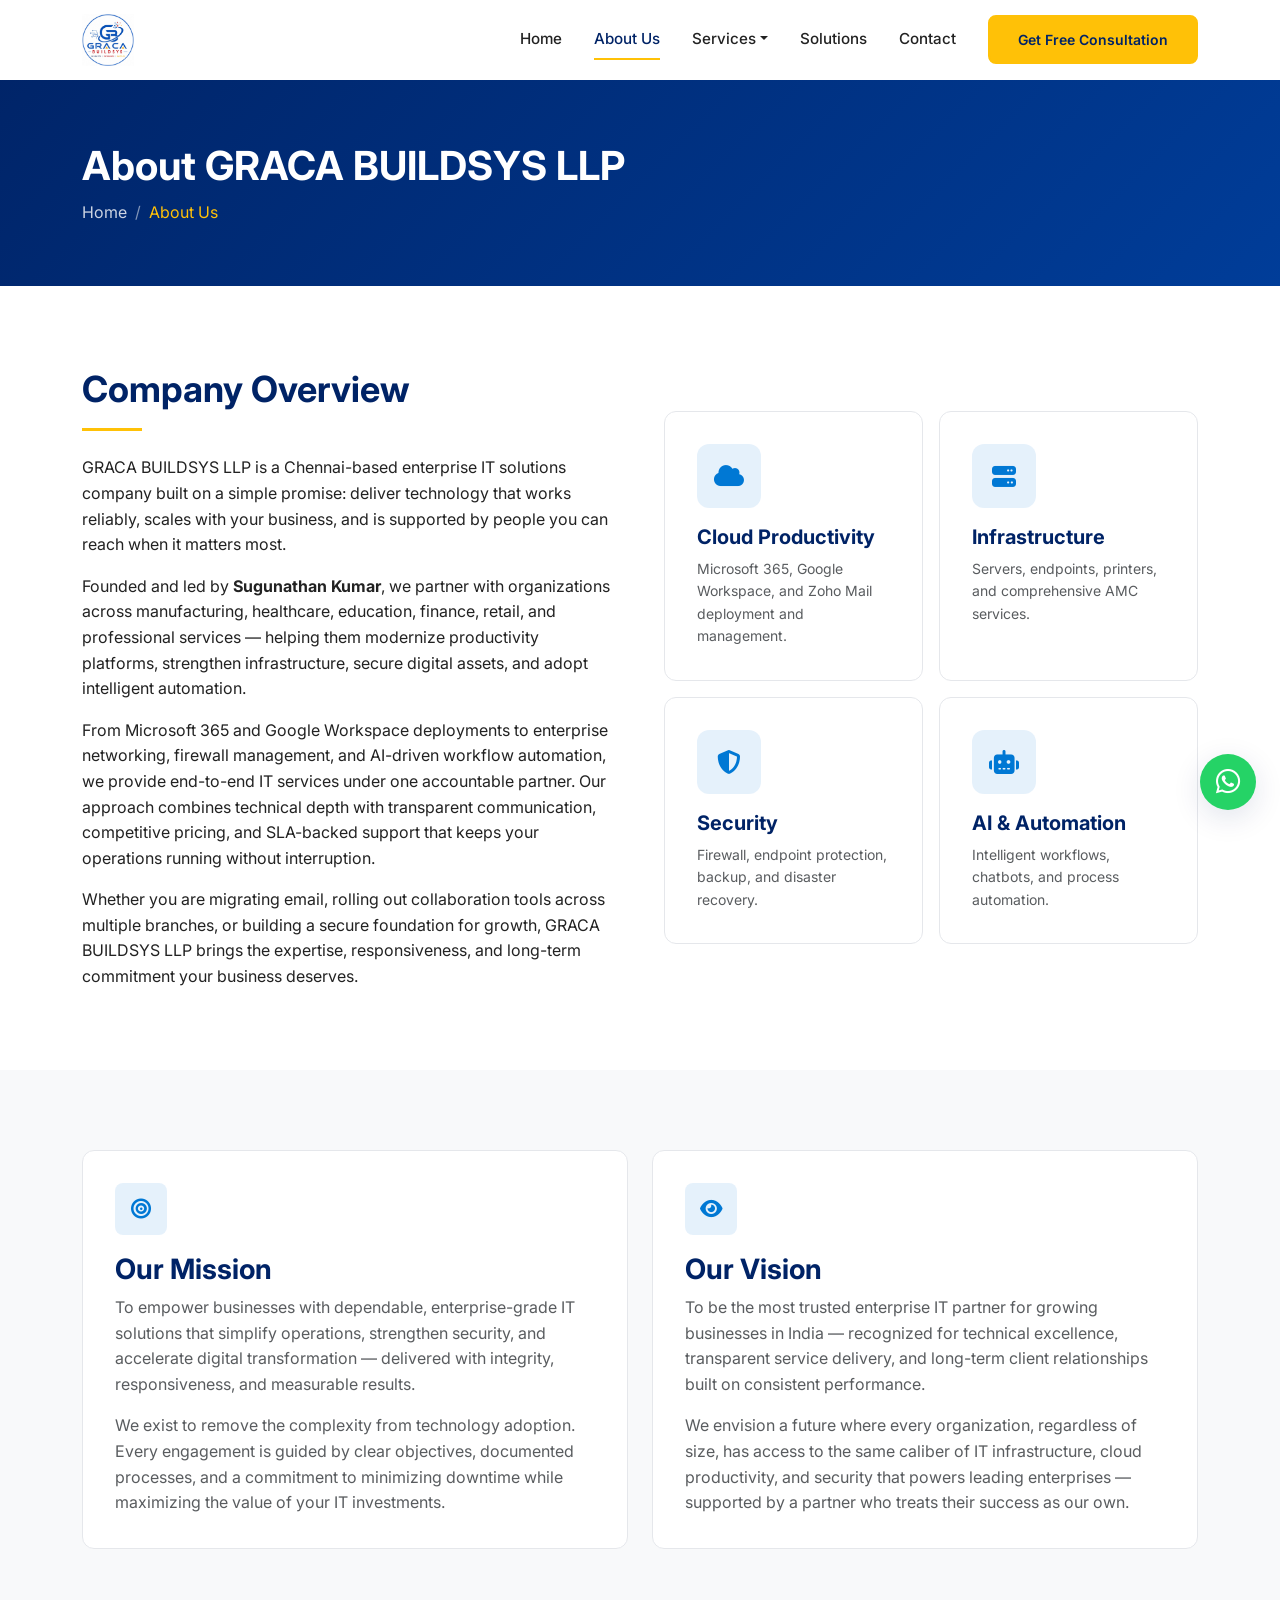
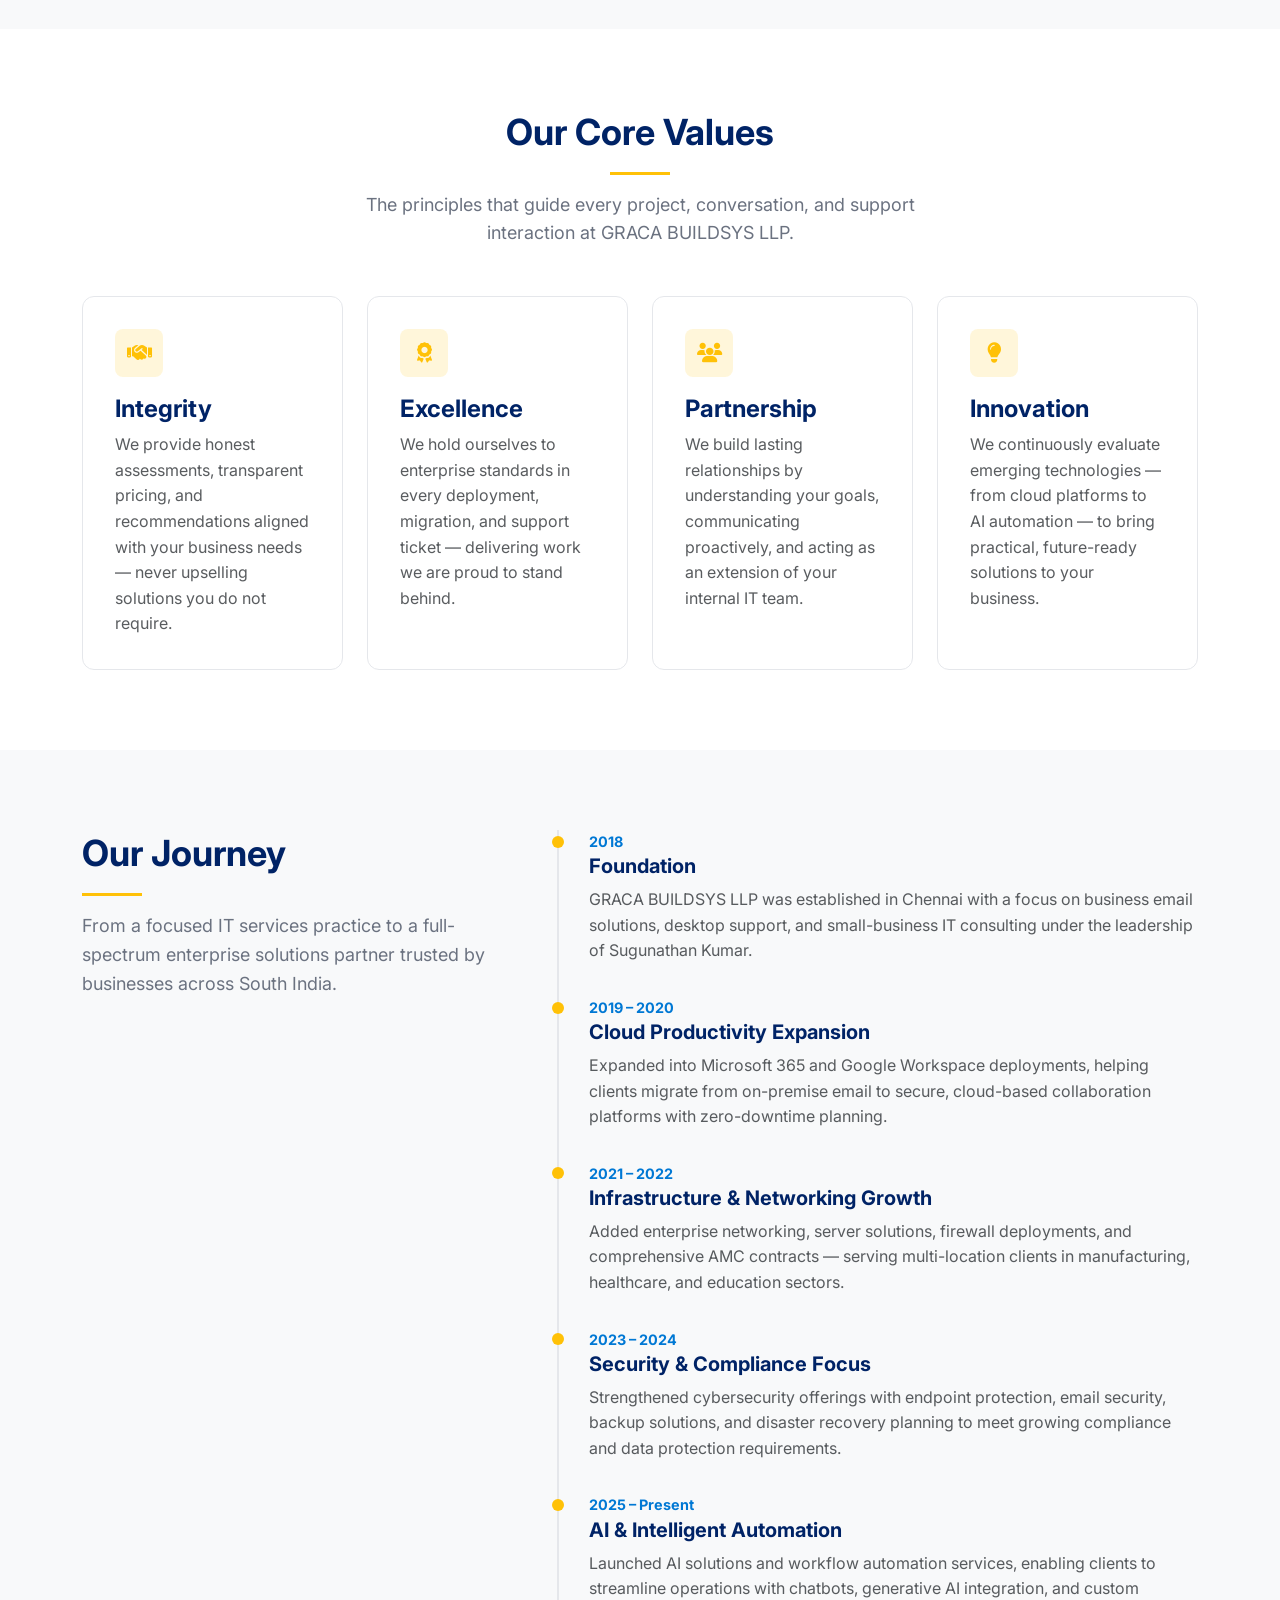
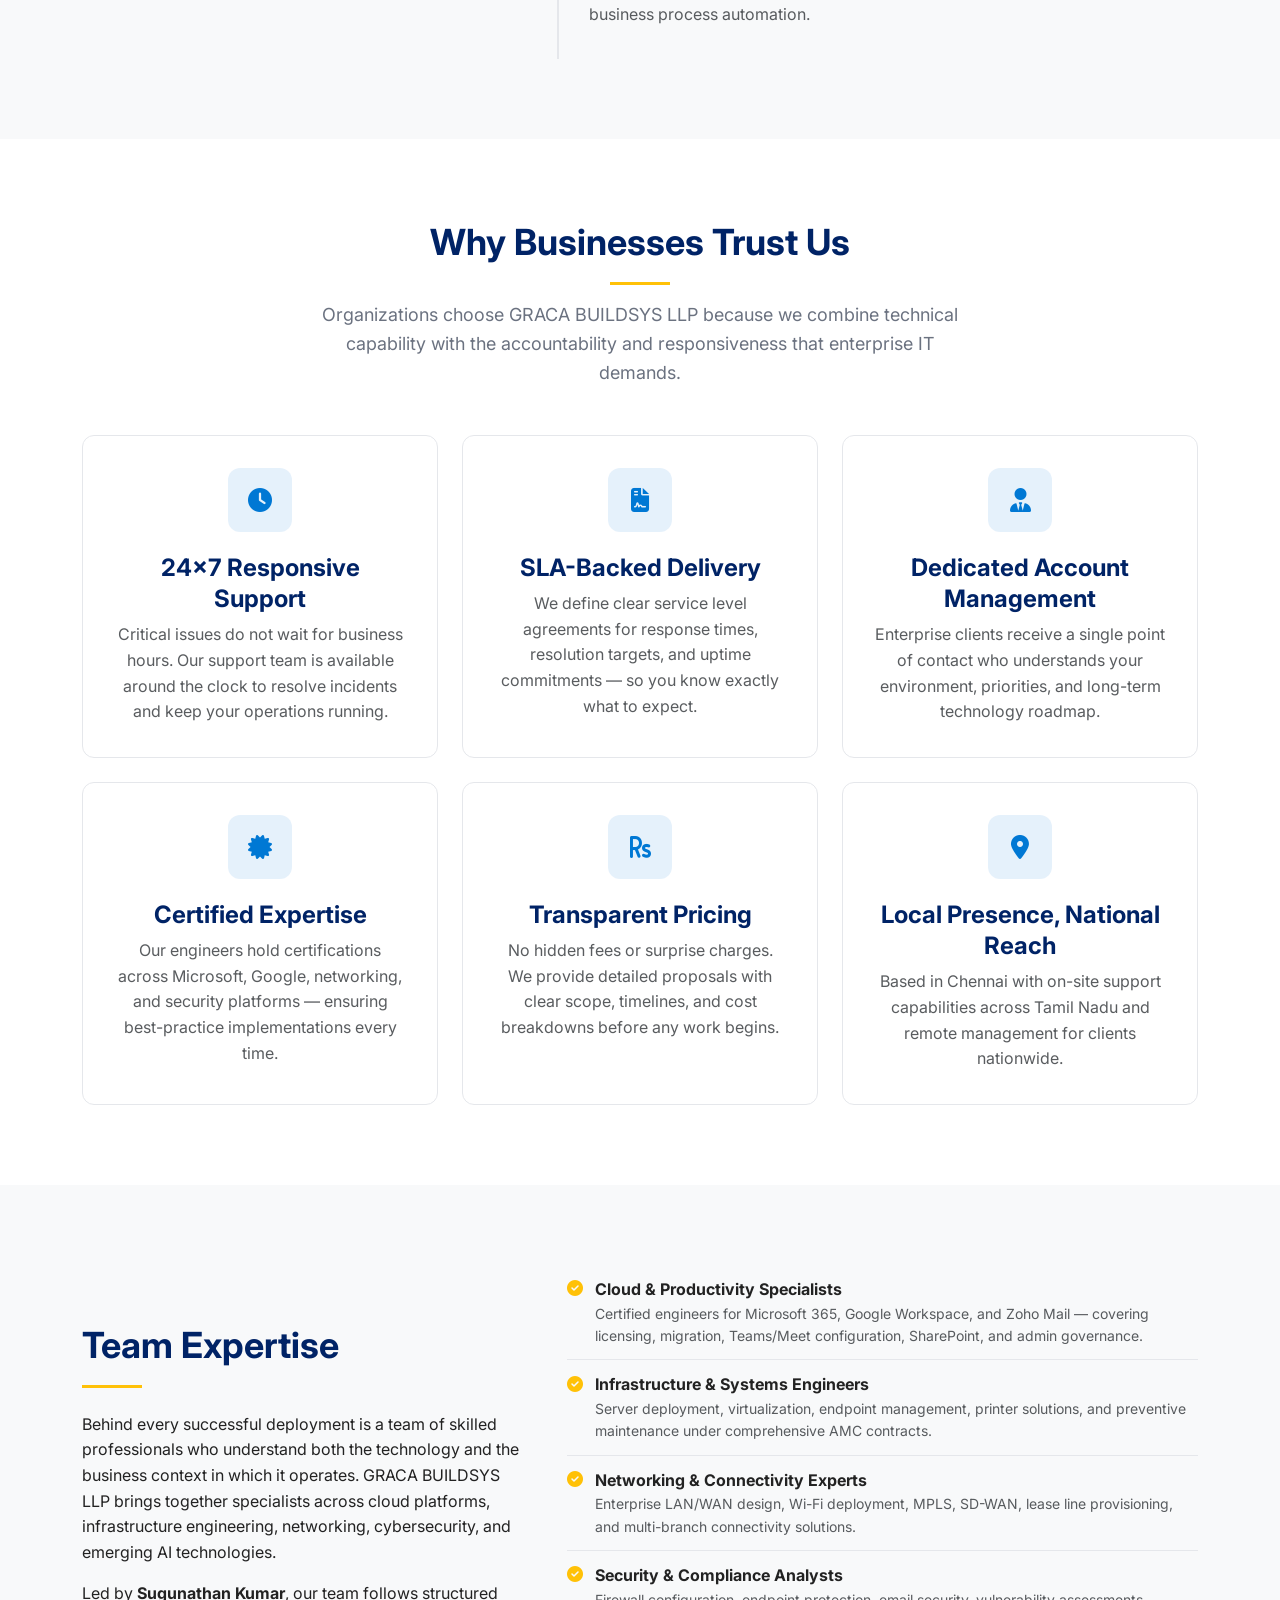
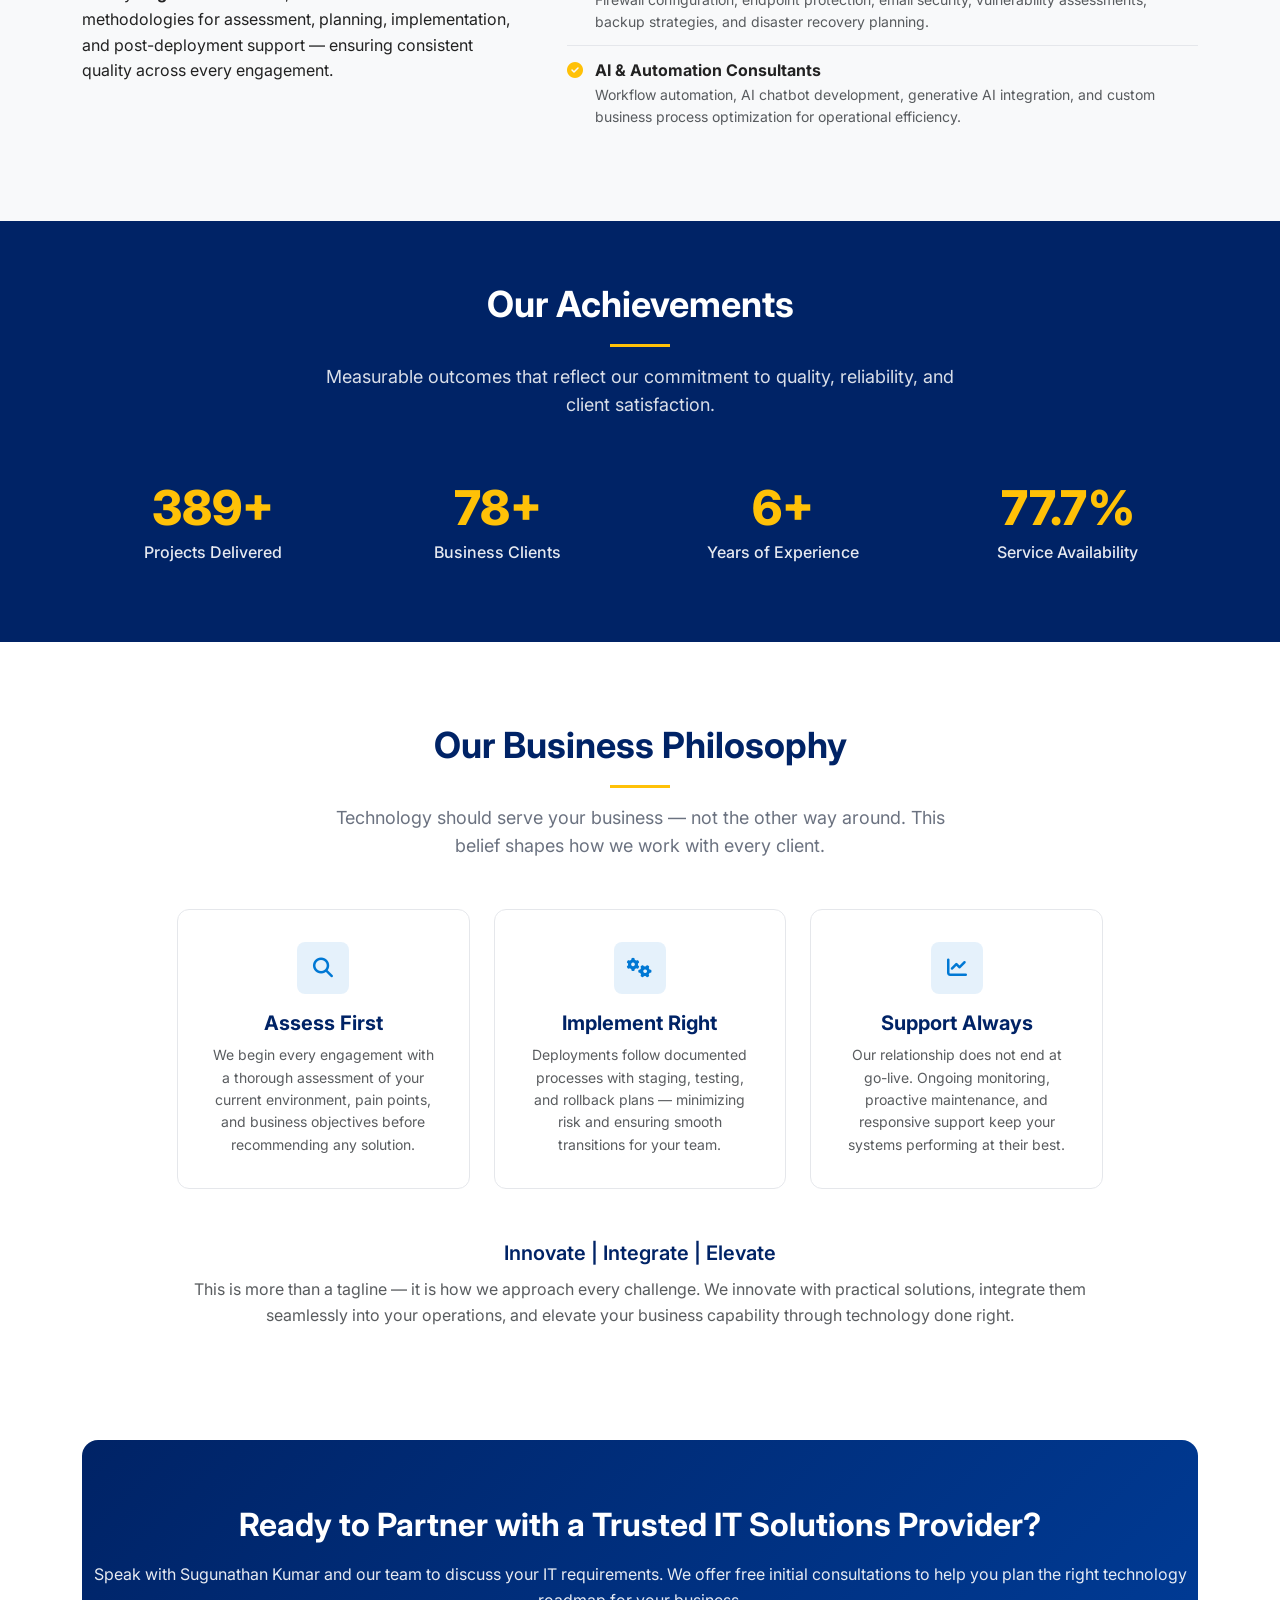
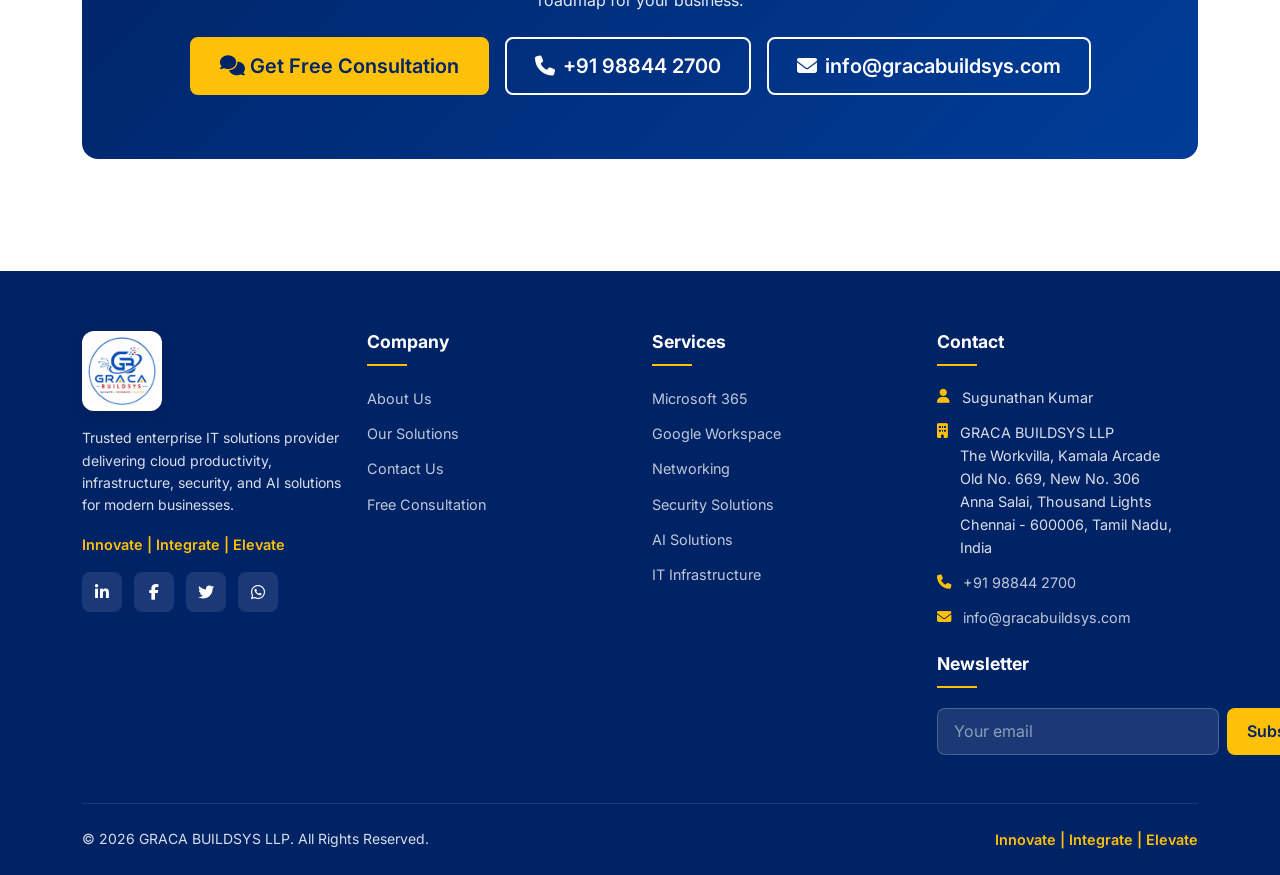
==== commit cf7fbf7f: "first commit" ====
--- a/about.html
+++ b/about.html
@@ -12,11 +12,11 @@
   <meta property="og:description" content="Trusted enterprise IT partner delivering cloud productivity, infrastructure, security, and AI solutions. Innovate | Integrate | Elevate.">
   <meta property="og:type" content="website">
   <meta property="og:url" content="https://www.gracabuildsys.com/about.html">
-  <meta property="og:image" content="https://www.gracabuildsys.com/assets/images/logo/logo.svg">
+  <meta property="og:image" content="https://www.gracabuildsys.com/assets/images/logo/logo.jpeg">
   <meta name="twitter:card" content="summary_large_image">
   <meta name="twitter:title" content="About Us | GRACA BUILDSYS LLP">
   <meta name="twitter:description" content="Discover the story, values, and expertise behind GRACA BUILDSYS LLP — your trusted enterprise IT solutions partner.">
-  <link rel="icon" type="image/svg+xml" href="assets/images/logo/logo.svg">
+  <link rel="icon" type="image/svg+xml" href="assets/images/logo/logo.jpeg">
   <link rel="preconnect" href="https://fonts.googleapis.com">
   <link rel="preconnect" href="https://fonts.gstatic.com" crossorigin>
   <link href="https://fonts.googleapis.com/css2?family=Inter:wght@400;500;600;700;800&display=swap" rel="stylesheet">
@@ -24,6 +24,7 @@
   <link href="https://cdnjs.cloudflare.com/ajax/libs/font-awesome/6.5.1/css/all.min.css" rel="stylesheet">
   <link href="https://cdn.jsdelivr.net/npm/aos@2.3.4/dist/aos.css" rel="stylesheet">
   <link href="https://cdn.jsdelivr.net/npm/swiper@11/swiper-bundle.min.css" rel="stylesheet">
+  <link rel="icon" type="image/svg+xml" href="assets/images/logo/logo.jpeg">
   <link href="assets/css/style.css" rel="stylesheet">
   <link href="assets/css/responsive.css" rel="stylesheet">
   <link href="assets/css/animations.css" rel="stylesheet">
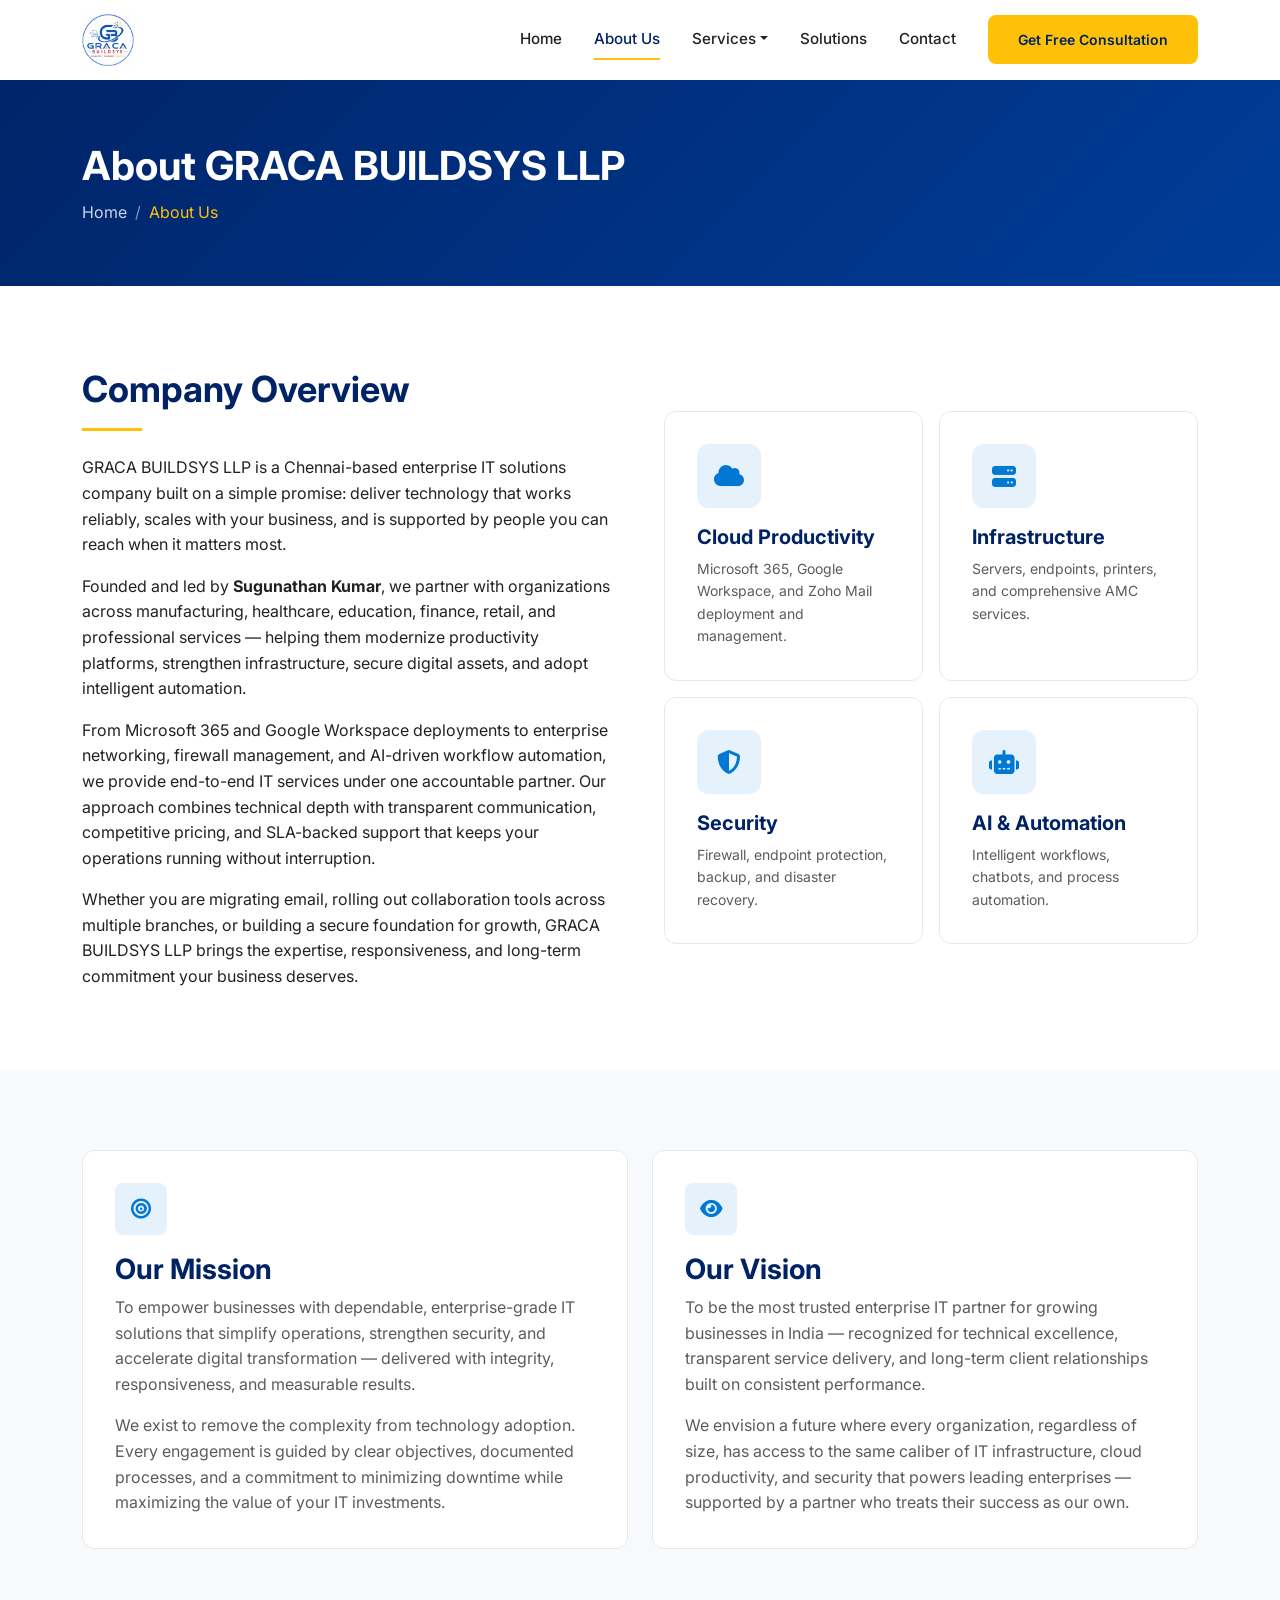
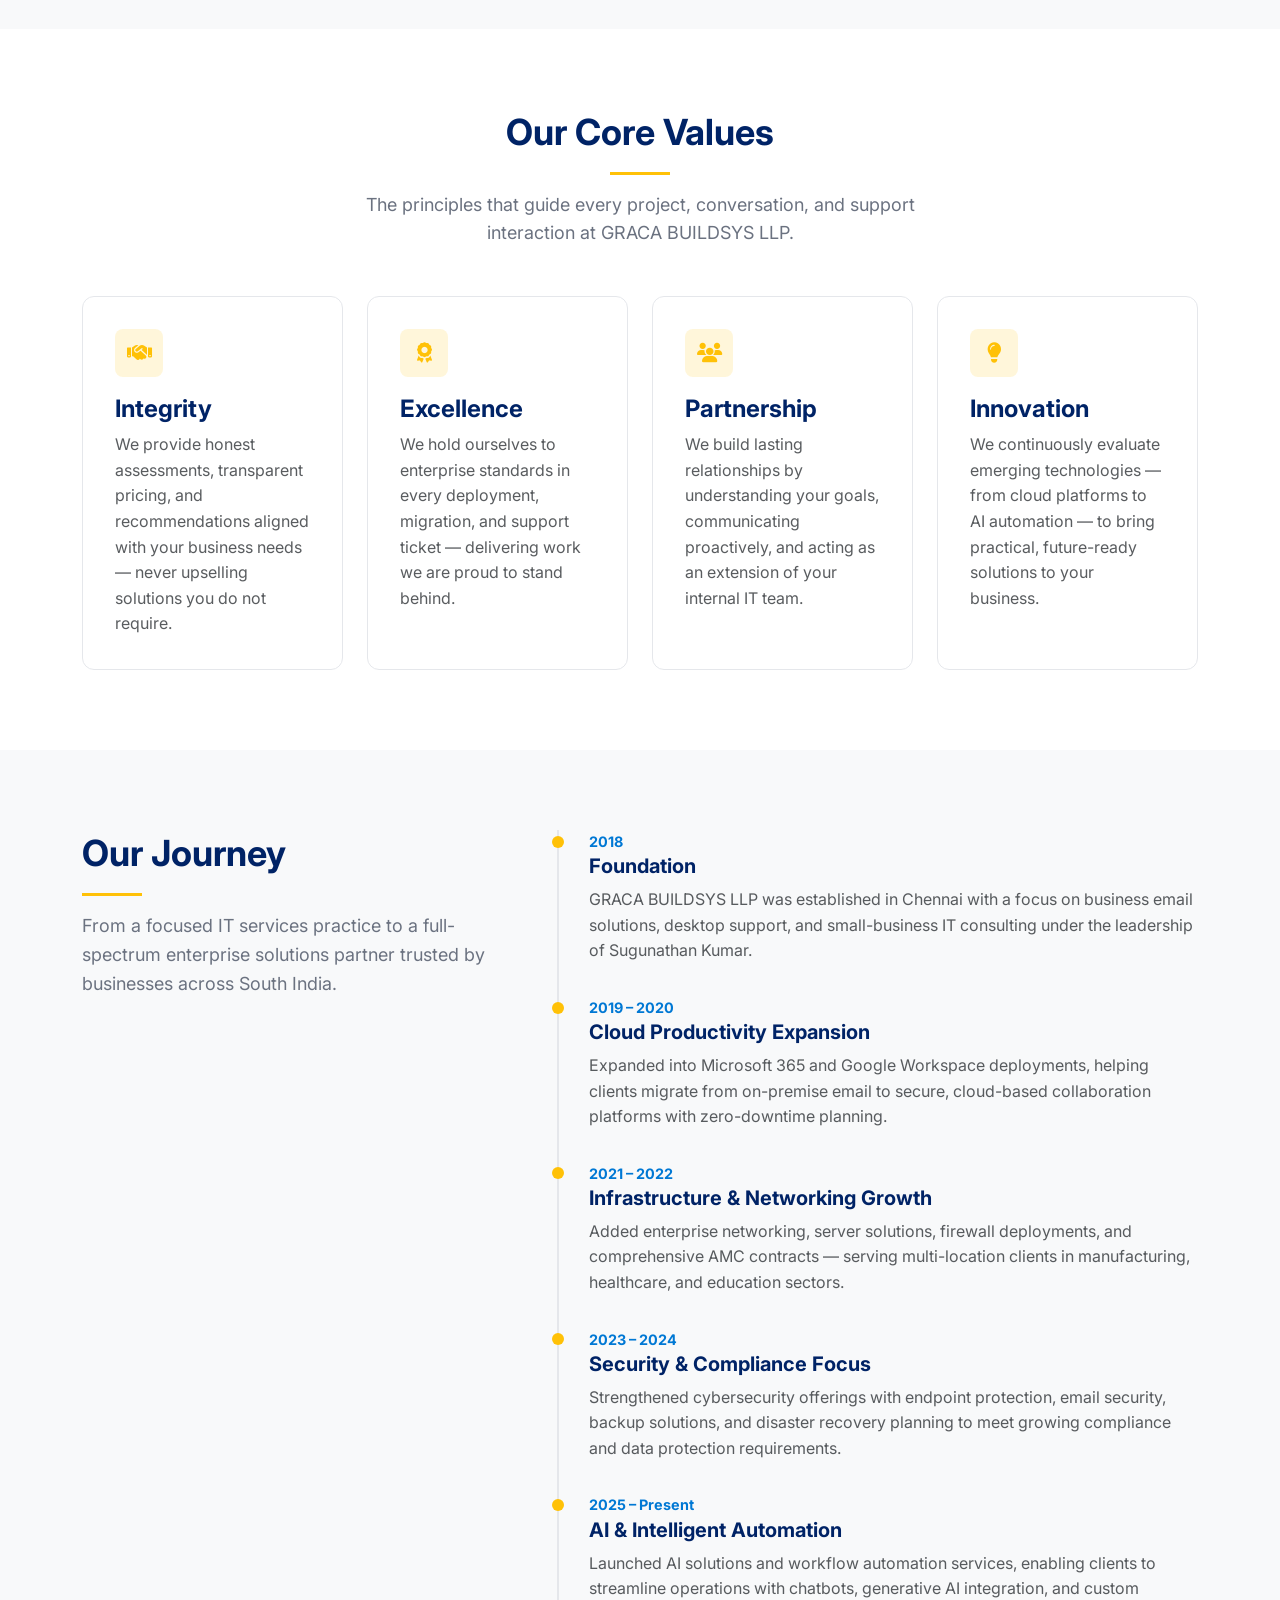
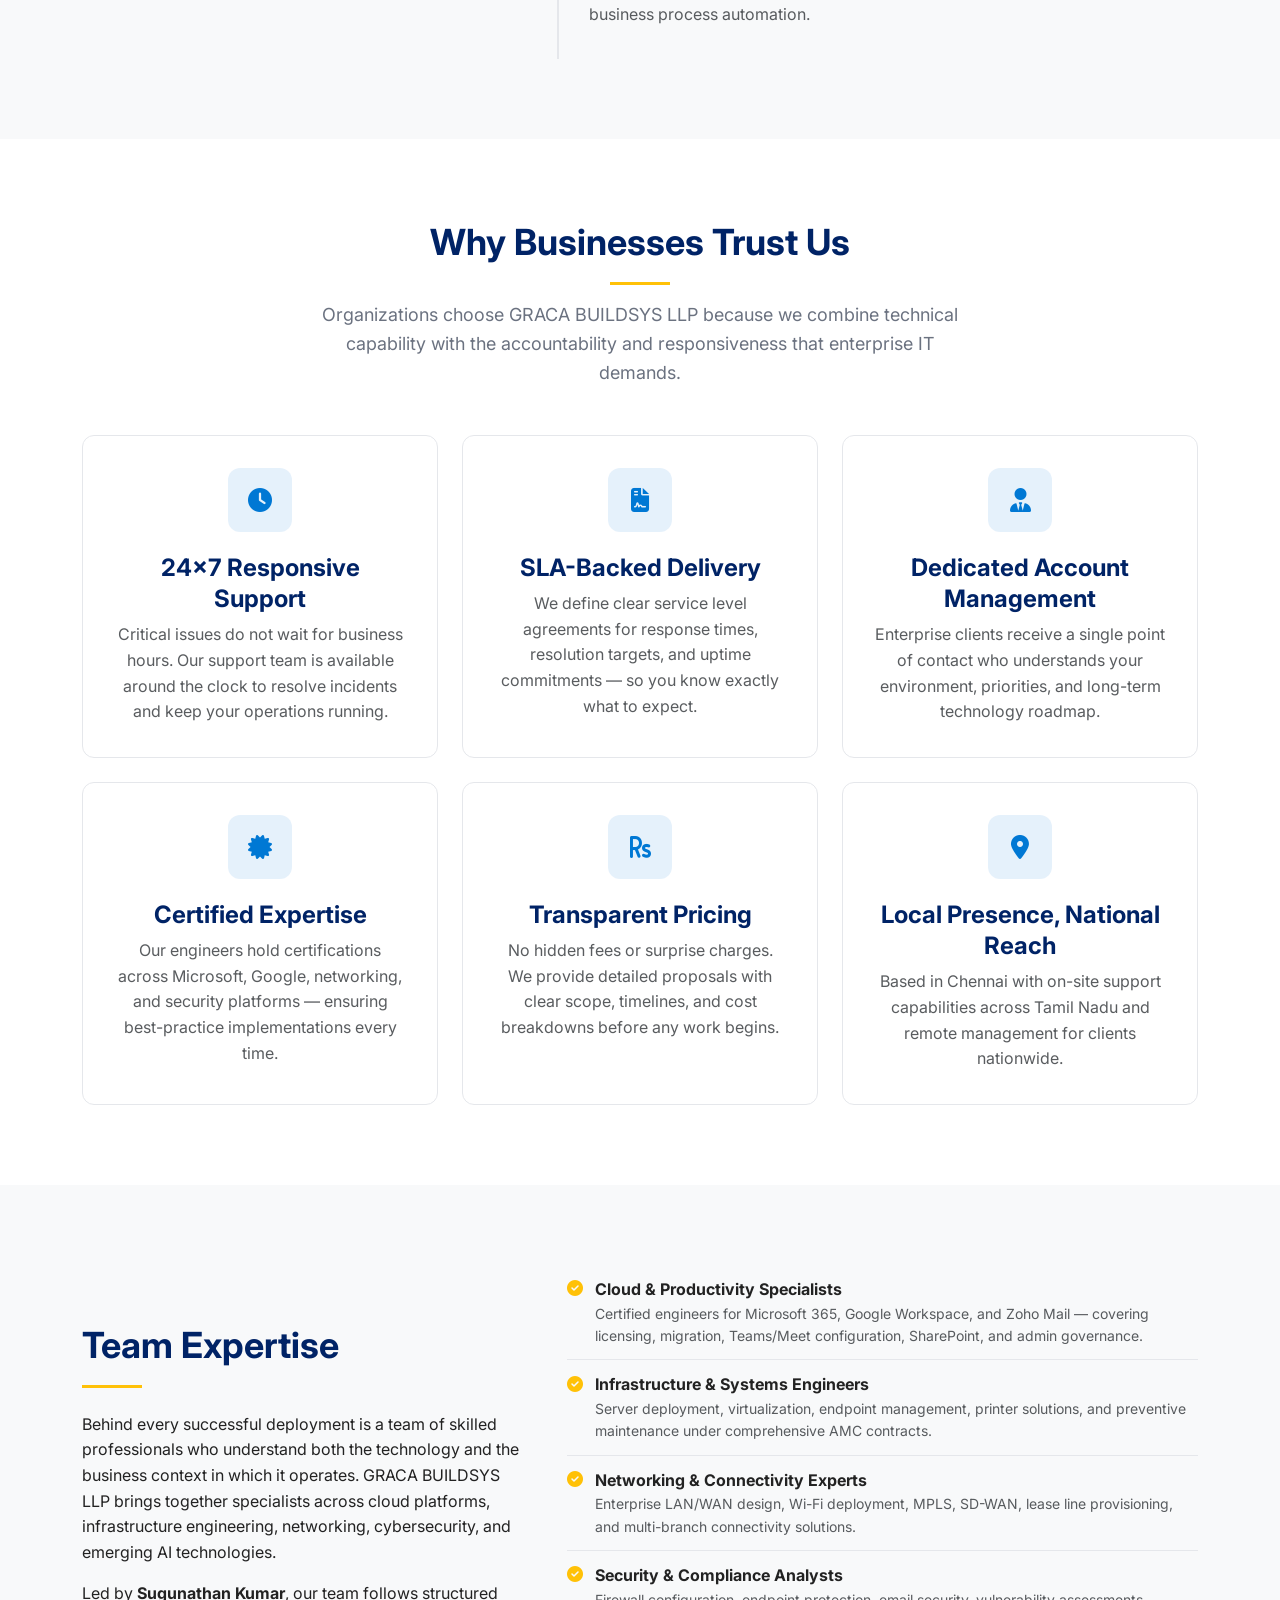
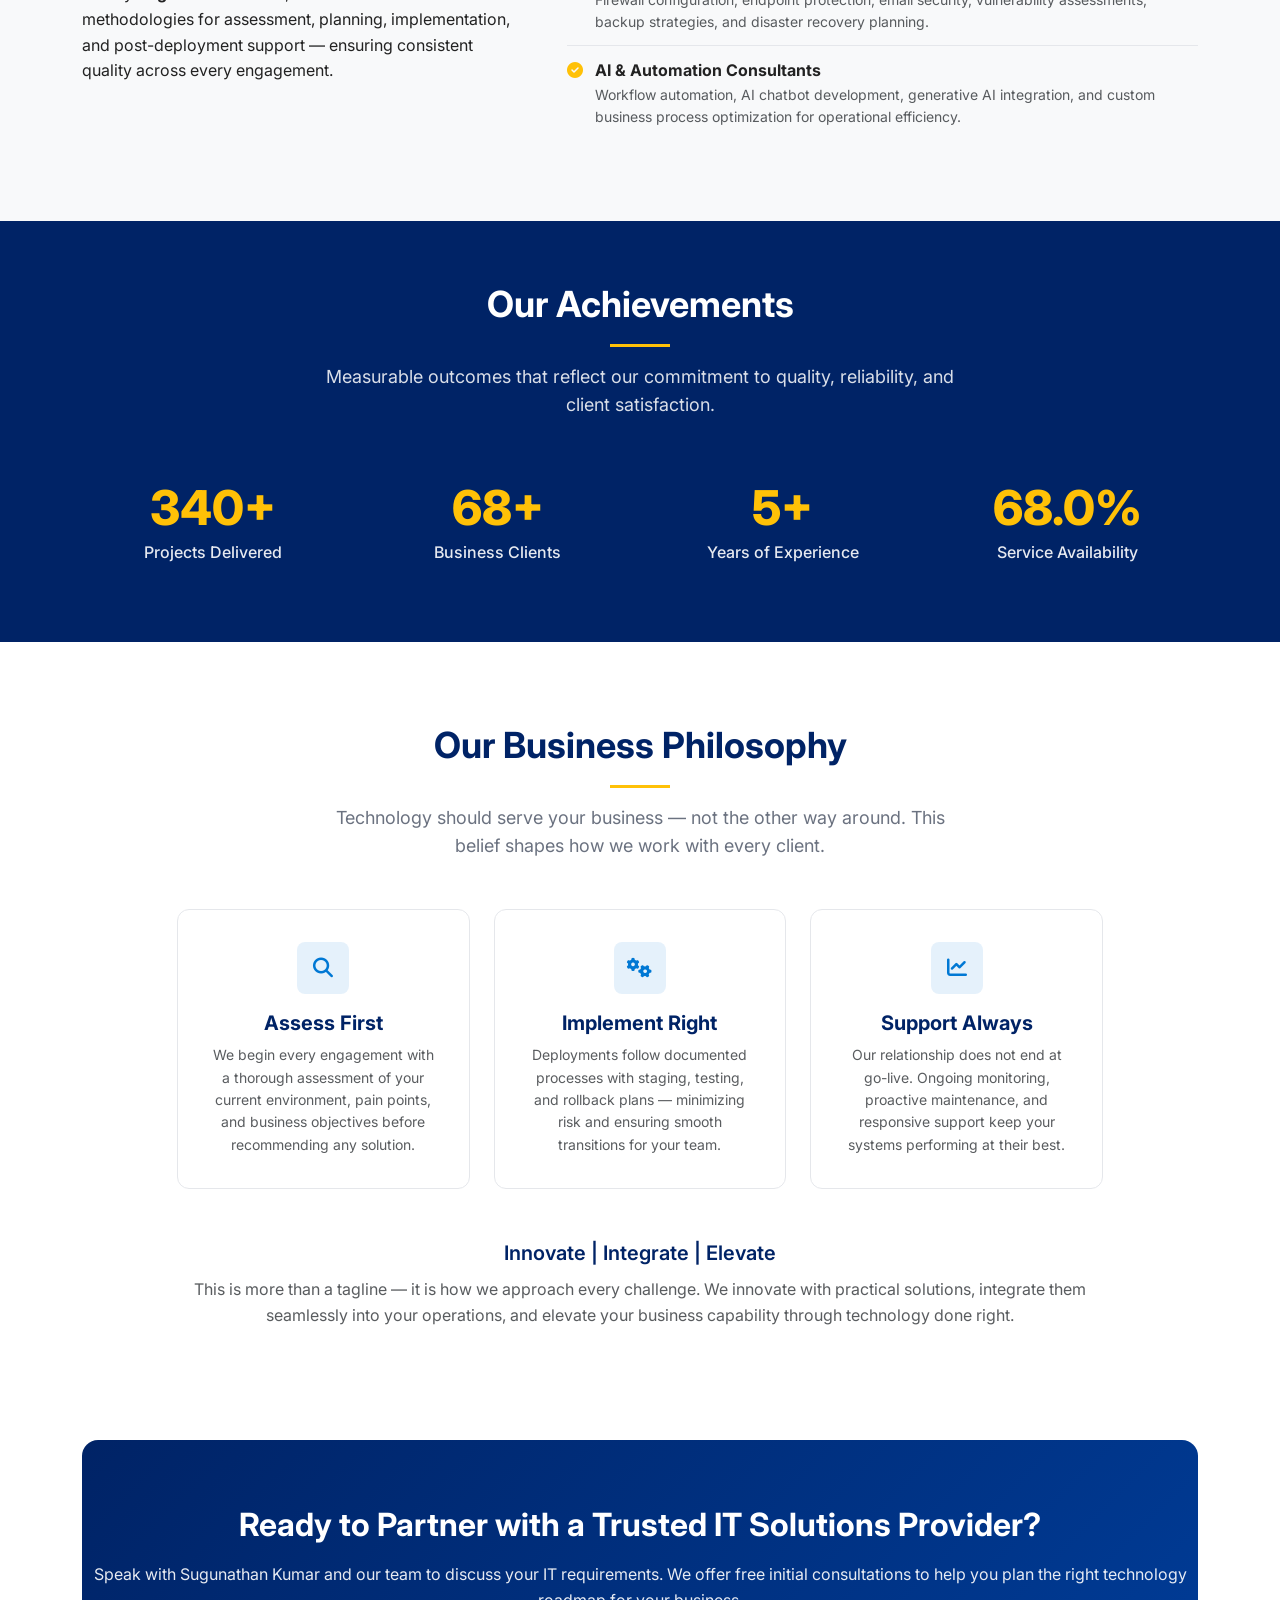
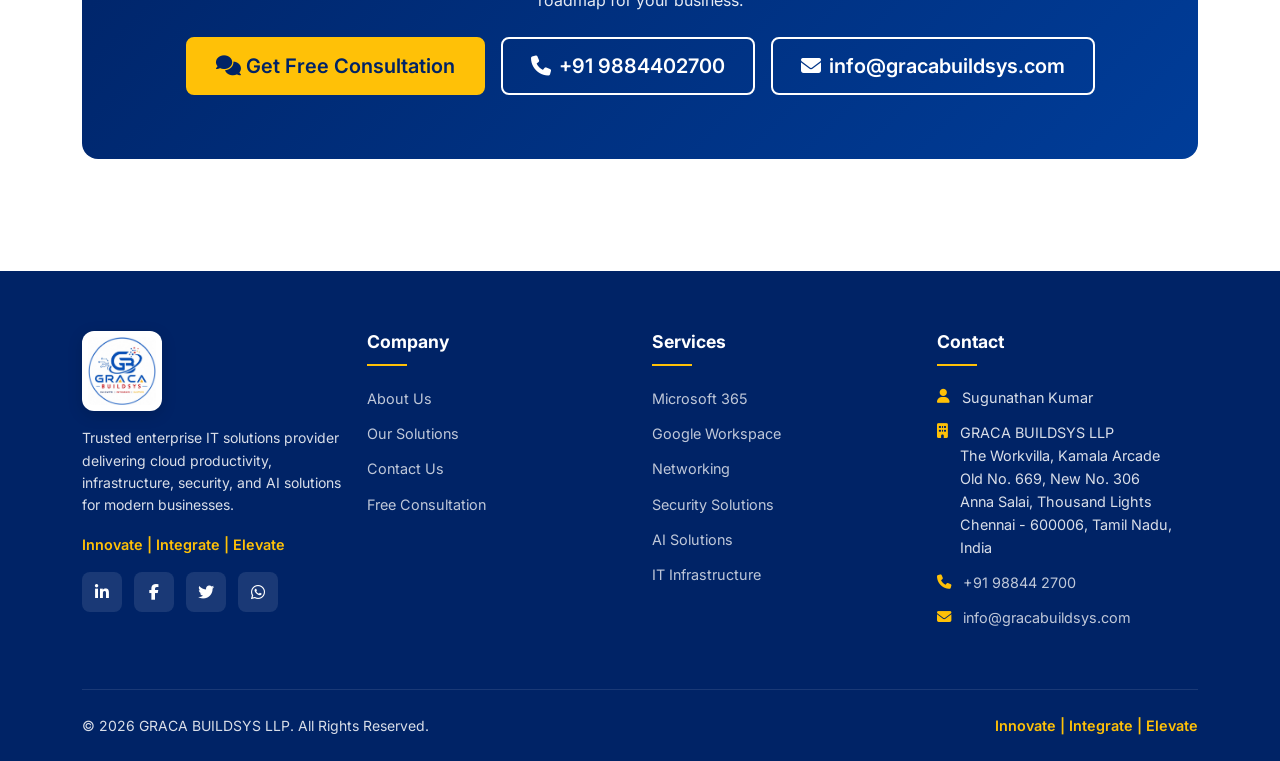
==== commit 4c4eb409: "first commit" ====
--- a/about.html
+++ b/about.html
@@ -50,7 +50,7 @@
       },
       "contactPoint": {
         "@type": "ContactPoint",
-        "telephone": "+91-988442700",
+        "telephone": "+91-9884402700",
         "contactType": "customer service",
         "email": "info@gracabuildsys.com",
         "availableLanguage": ["English", "Tamil"]
@@ -450,7 +450,7 @@
           <p>Speak with Sugunathan Kumar and our team to discuss your IT requirements. We offer free initial consultations to help you plan the right technology roadmap for your business.</p>
           <div class="d-flex flex-wrap justify-content-center gap-3">
             <a href="contact.html" class="btn btn-gold btn-lg"><i class="fas fa-comments"></i> Get Free Consultation</a>
-            <a href="tel:+91988442700" class="btn btn-secondary-custom btn-lg" style="border-color: var(--white); color: var(--white);"><i class="fas fa-phone"></i> +91 98844 2700</a>
+            <a href="tel:+919884402700" class="btn btn-secondary-custom btn-lg" style="border-color: var(--white); color: var(--white);"><i class="fas fa-phone"></i> +91 9884402700</a>
             <a href="mailto:info@gracabuildsys.com" class="btn btn-secondary-custom btn-lg" style="border-color: var(--white); color: var(--white);"><i class="fas fa-envelope"></i> info@gracabuildsys.com</a>
           </div>
         </div>
@@ -460,7 +460,7 @@
 
   <div data-include="includes/footer.html"></div>
 
-  <a href="https://wa.me/91988442700" class="whatsapp-float" target="_blank" rel="noopener" aria-label="Chat on WhatsApp"><i class="fab fa-whatsapp"></i></a>
+  <!-- <a href="https://wa.me/919884402700" class="whatsapp-float" target="_blank" rel="noopener" aria-label="Chat on WhatsApp"><i class="fab fa-whatsapp"></i></a> -->
   <button class="back-to-top" aria-label="Back to top"><i class="fas fa-chevron-up"></i></button>
 
   <script src="https://cdn.jsdelivr.net/npm/bootstrap@5.3.3/dist/js/bootstrap.bundle.min.js"></script>
--- a/assets/css/style.css
+++ b/assets/css/style.css
@@ -244,12 +244,37 @@
 
 /* Hero */
 .hero-section {
-  padding: 140px 0 80px;
-  background: var(--white);
-  position: relative;
-  overflow: hidden;
-}
-
+    position: relative;
+    padding: 180px 0 120px;
+    min-height: 700px;
+
+    background:
+        linear-gradient(
+            rgba(255,255,255,0.35),
+            rgba(255,255,255,0.35)
+        ),
+        url('../images/logo/image.png');
+
+    background-size: cover;
+    background-position: center;
+    background-repeat: no-repeat;
+
+    display: flex;
+    align-items: center;
+}
+
+.hero-headline{
+    font-size: 4rem;
+    font-weight: 800;
+    color: #002366;
+    line-height: 1.15;
+}
+
+.hero-subheadline{
+    font-size: 1.3rem;
+    max-width: 700px;
+    color: white;
+}
 .hero-section::before {
   content: '';
   position: absolute;
@@ -270,9 +295,10 @@
 
 .hero-subheadline {
   font-size: 1.15rem;
-  color: var(--text-muted);
+  color: #ffffff !important;
   margin-bottom: 2rem;
   max-width: 540px;
+  text-shadow: 0 2px 8px rgba(0,0,0,0.3);
 }
 
 .hero-buttons { display: flex; flex-wrap: wrap; gap: 1rem; }
@@ -1012,3 +1038,34 @@
 .invalid-feedback { display: none; font-size: 0.85rem; }
 .was-validated .form-control:invalid ~ .invalid-feedback,
 .was-validated .form-select:invalid ~ .invalid-feedback { display: block; }
+
+
+.feature-card,
+.service-card,
+.industry-card,
+.value-card,
+.service-detail-card,
+.contact-info-card {
+    transition: all 0.35s ease;
+}
+
+.feature-card:hover,
+.service-card:hover,
+.industry-card:hover,
+.value-card:hover,
+.service-detail-card:hover,
+.contact-info-card:hover {
+    background: var(--primary-navy);
+    border-color: var(--primary-navy);
+    transform: translateY(-8px);
+    box-shadow: 0 15px 35px rgba(0,35,102,0.25);
+}
+
+.feature-card:hover *,
+.service-card:hover *,
+.industry-card:hover *,
+.value-card:hover *,
+.service-detail-card:hover *,
+.contact-info-card:hover * {
+    color: #ffffff !important;
+}
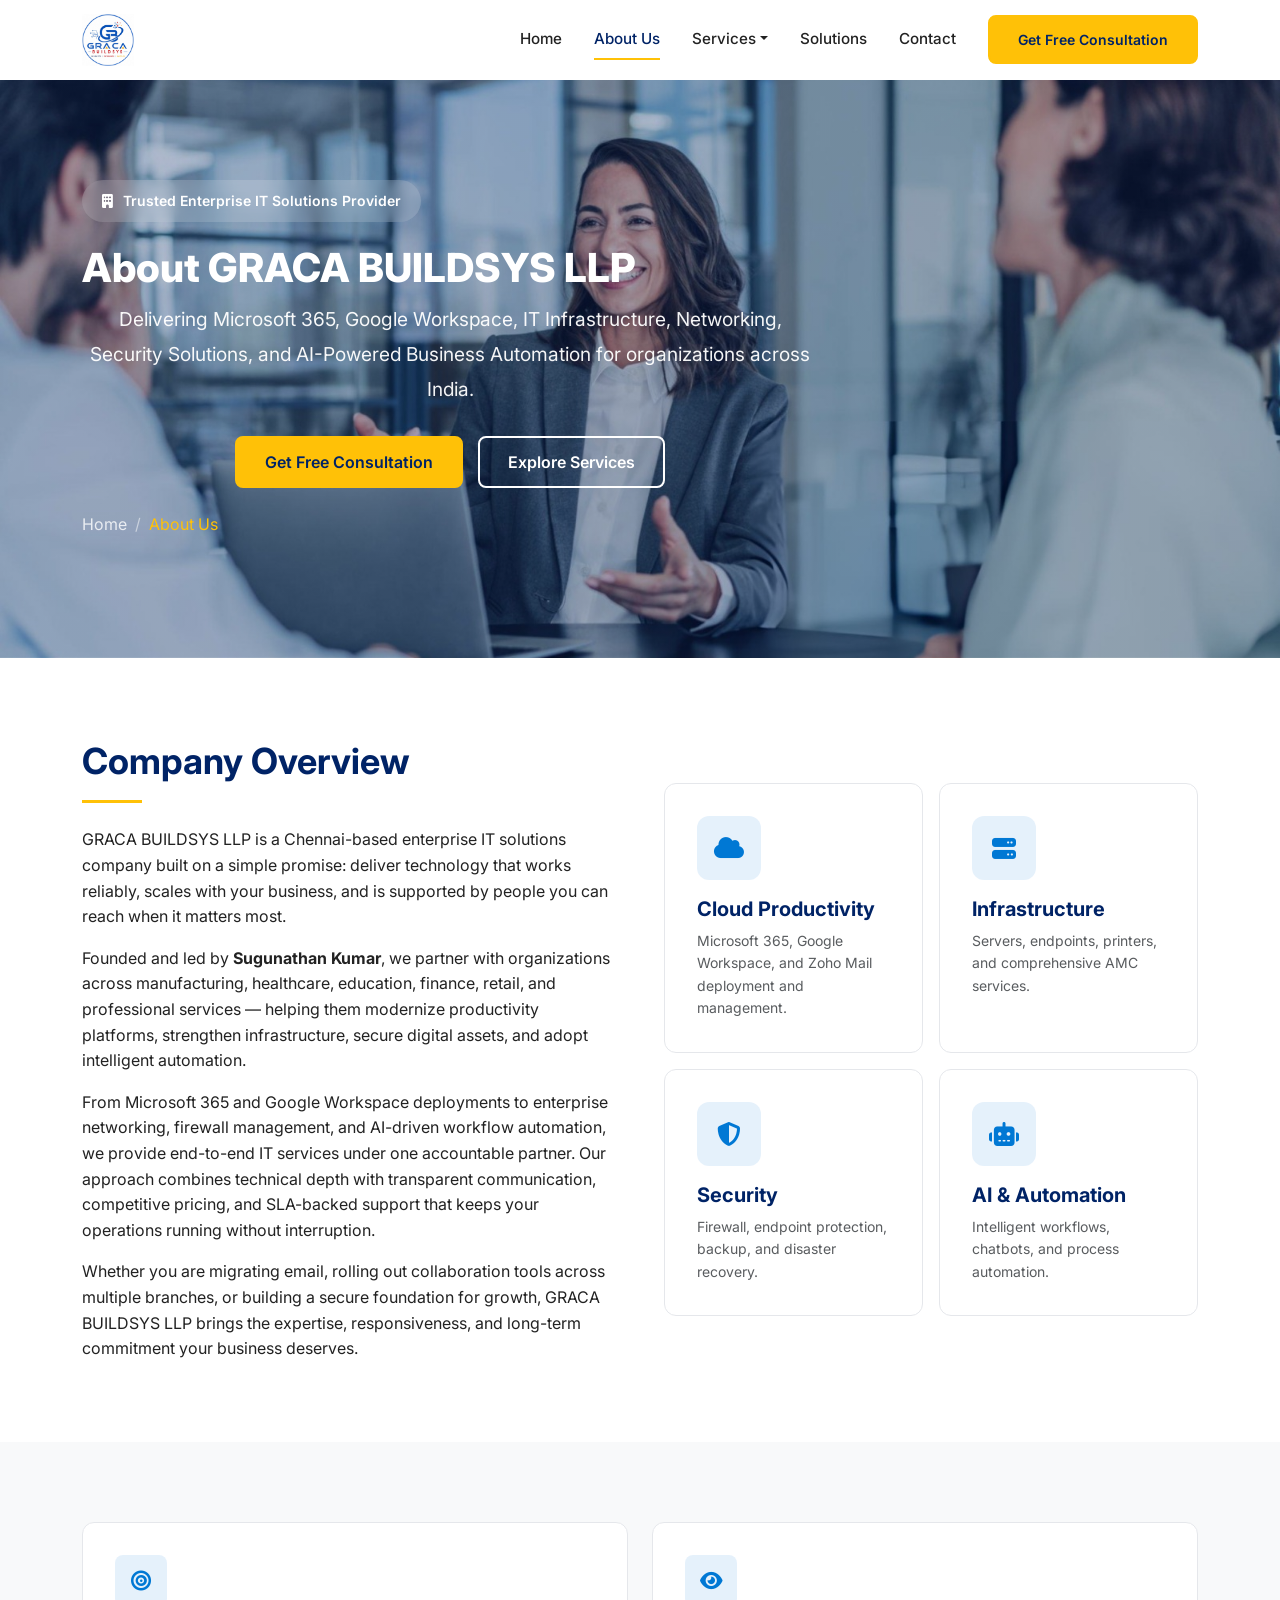
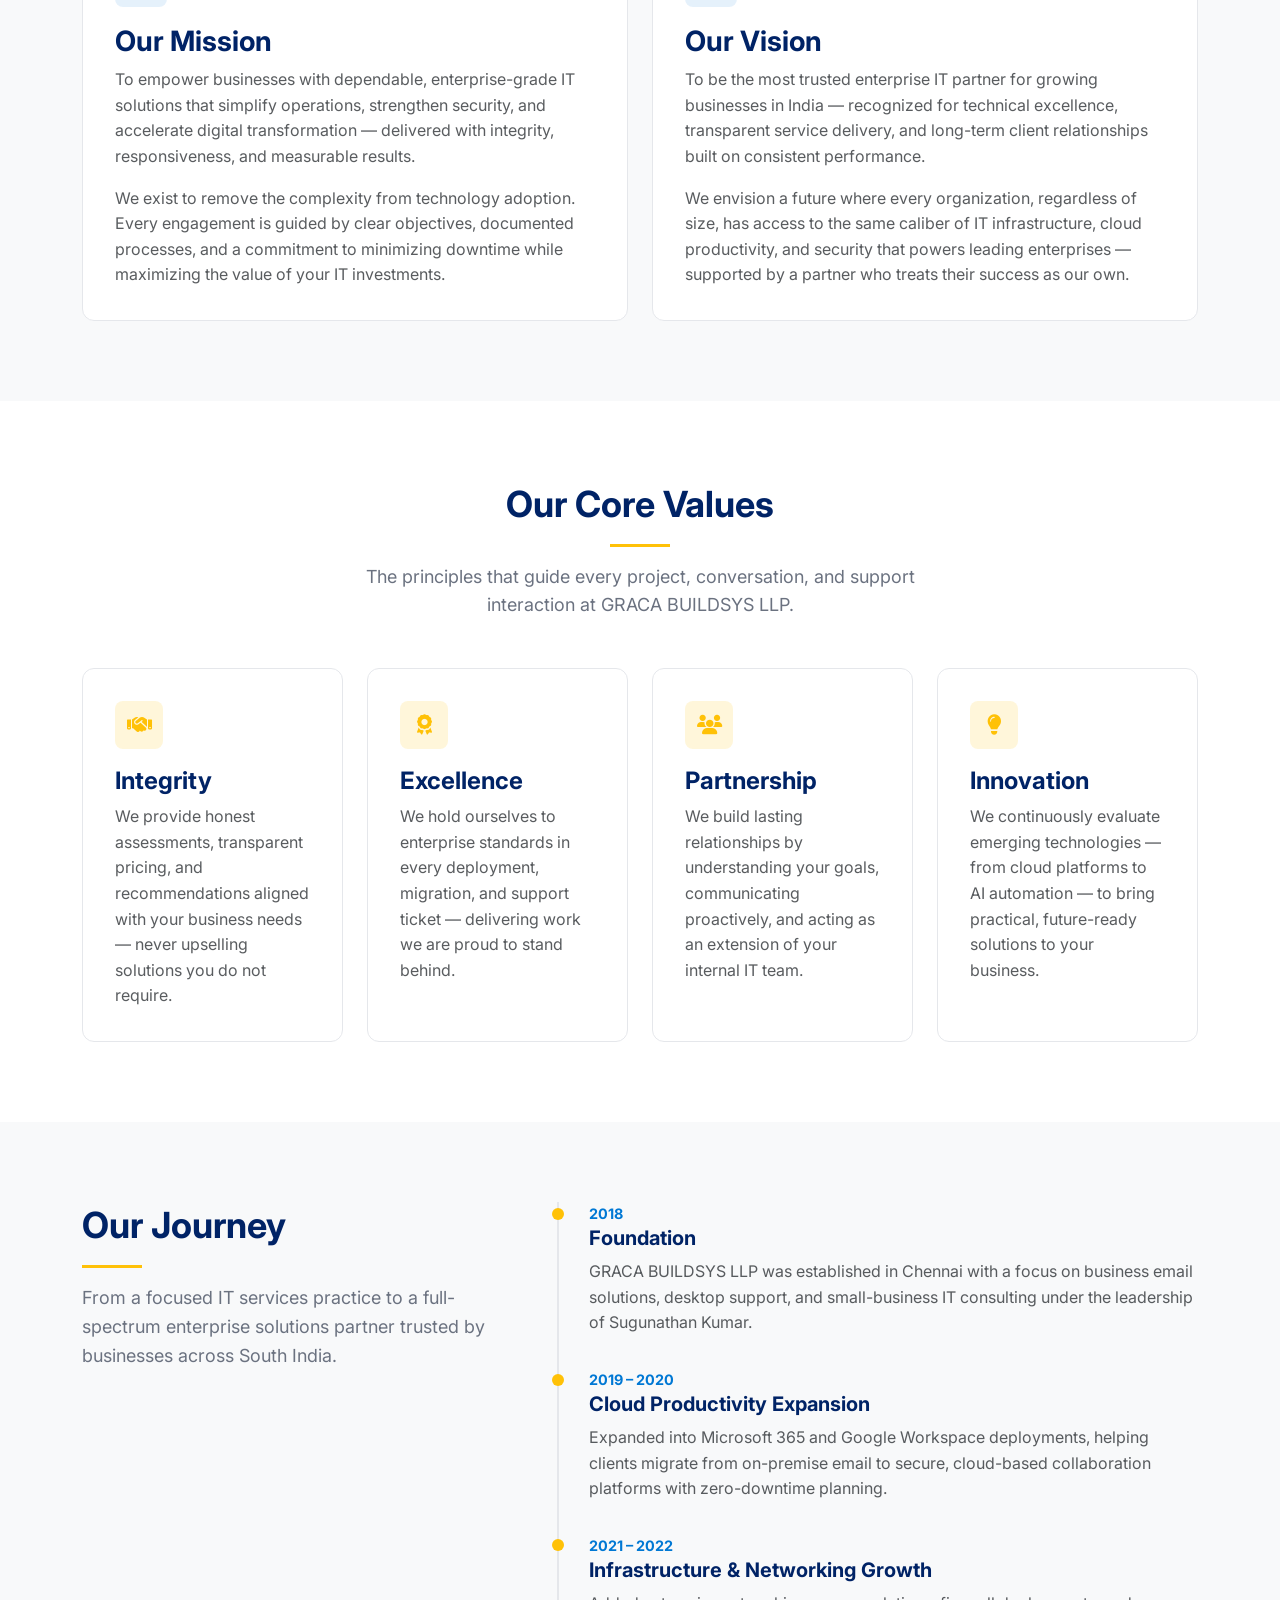
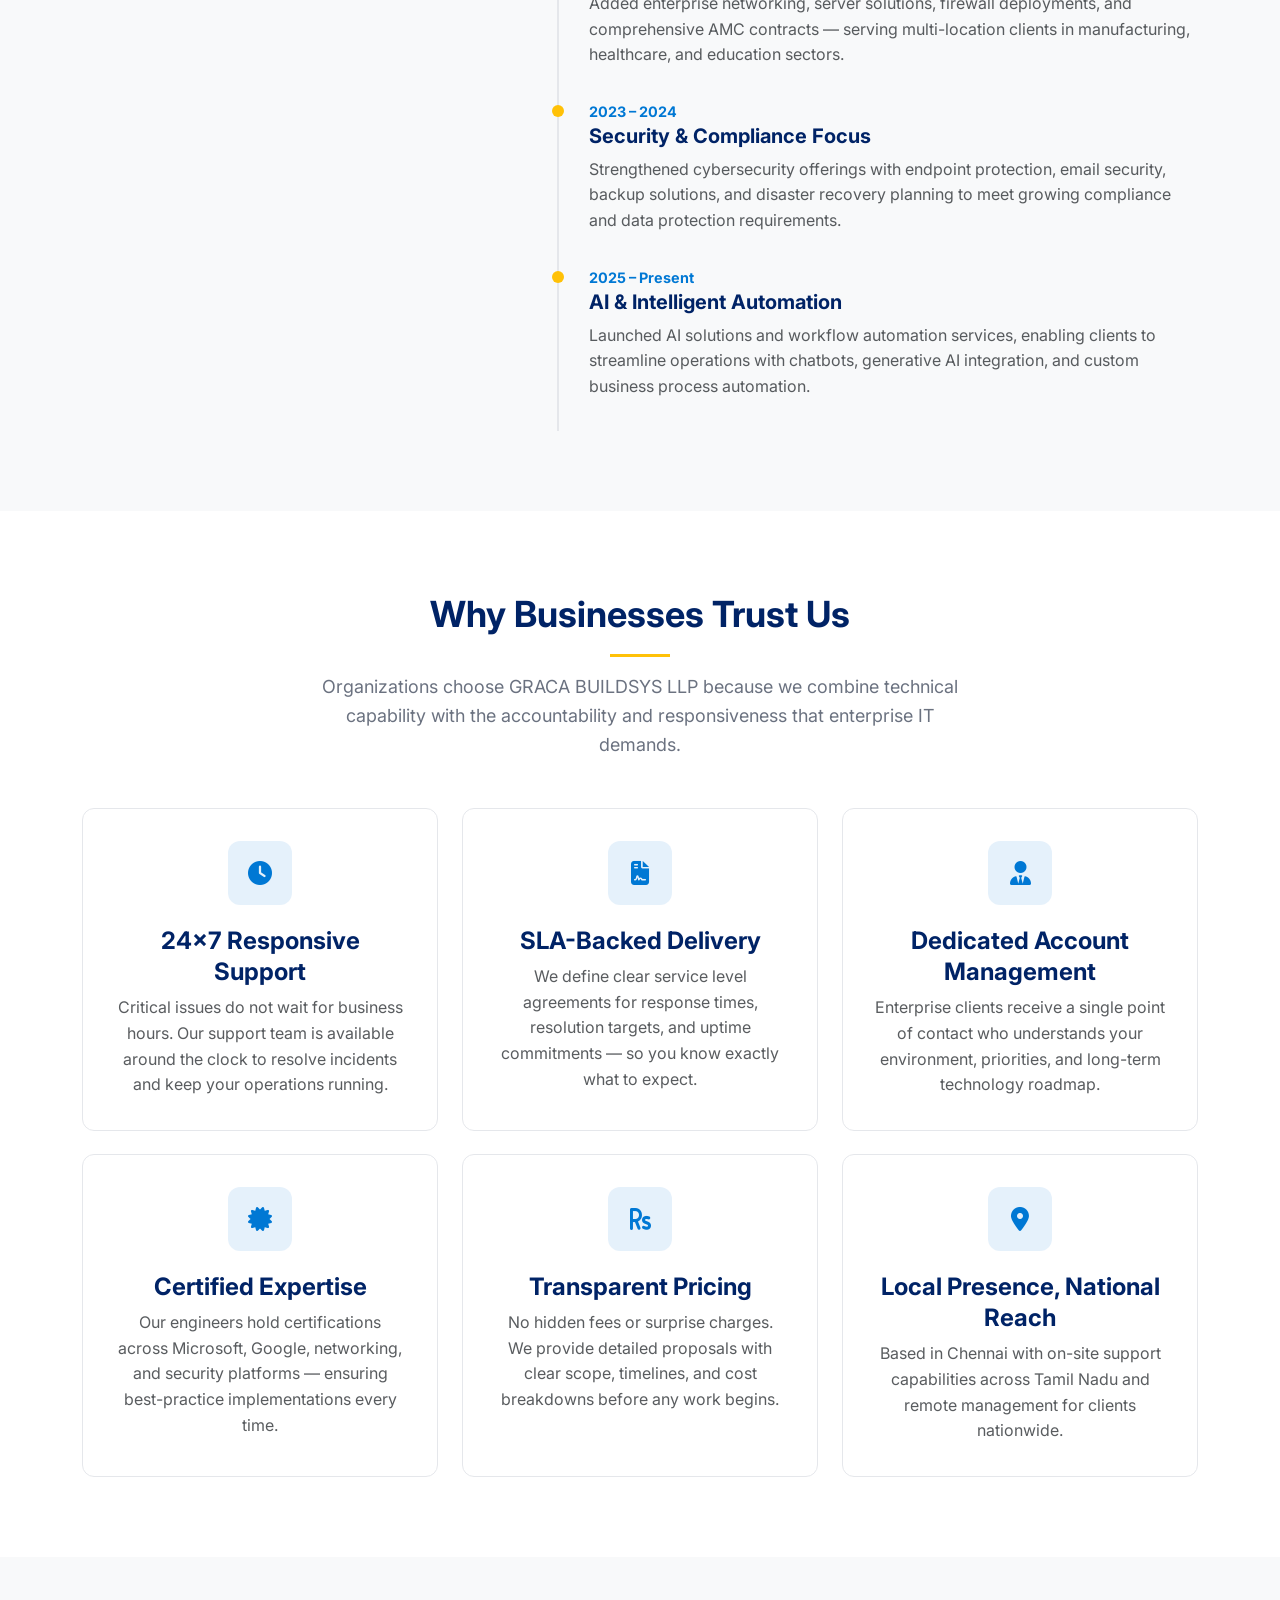
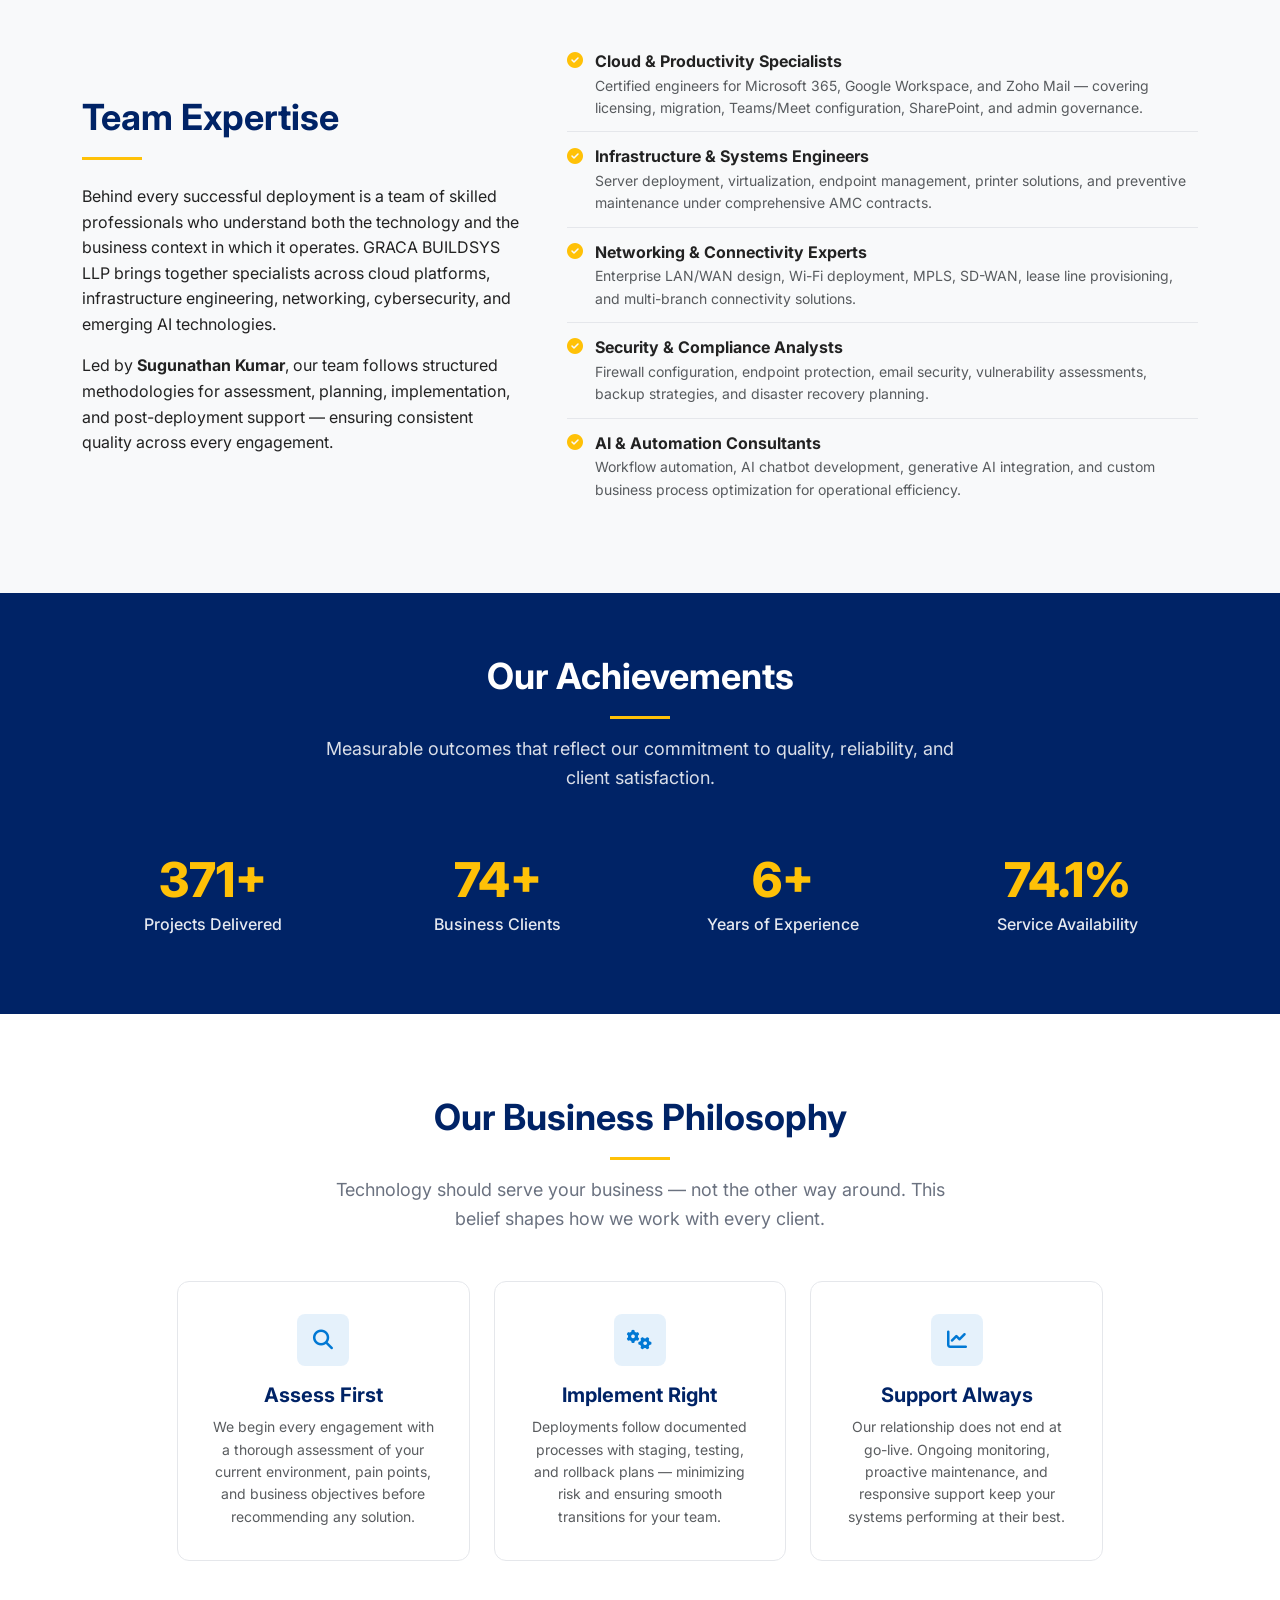
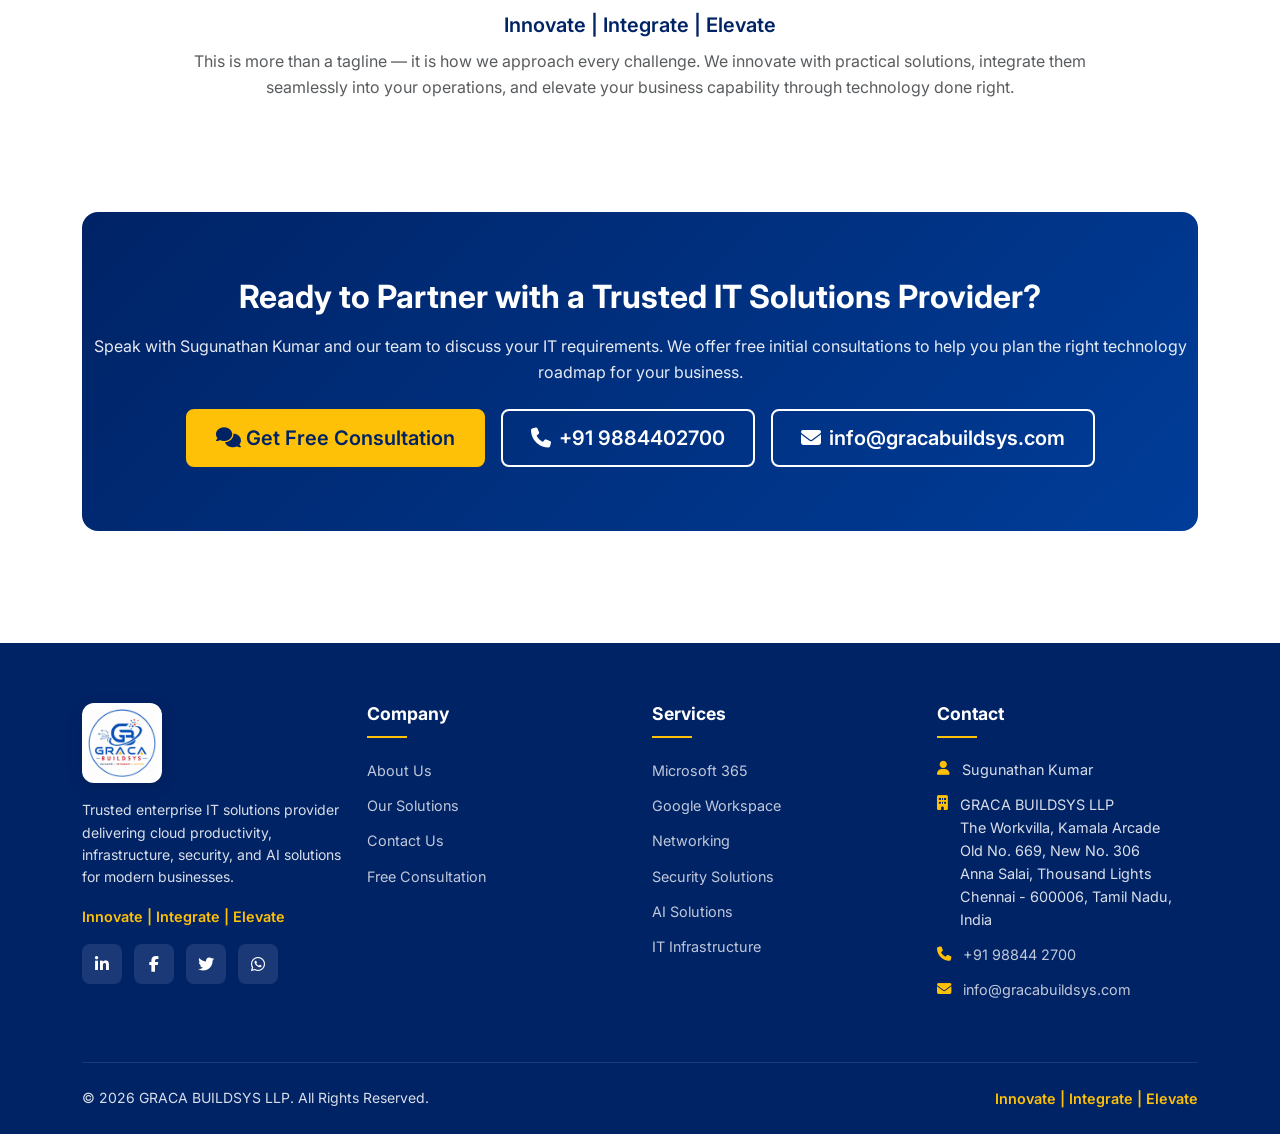
==== commit bae87ca7: "first commit" ====
--- a/about.html
+++ b/about.html
@@ -77,23 +77,54 @@
   <div data-include="includes/navbar.html"></div>
 
   <main>
-    <!-- Page Header -->
-    <section class="page-header">
-      <div class="container">
-        <div class="row">
-          <div class="col-lg-8" data-aos="fade-up">
-            <h1>About GRACA BUILDSYS LLP</h1>
-            <nav aria-label="breadcrumb">
-              <ol class="breadcrumb">
-                <li class="breadcrumb-item"><a href="index.html">Home</a></li>
-                <li class="breadcrumb-item active" aria-current="page">About Us</li>
-              </ol>
-            </nav>
-          </div>
-        </div>
-      </div>
-    </section>
-
+<!-- Page Header -->
+<section class="page-header about-header">
+
+  <div class="container">
+    <div class="row align-items-center">
+
+      <div class="col-lg-8" data-aos="fade-up">
+
+        <span class="page-badge">
+          <i class="fas fa-building"></i>
+          Trusted Enterprise IT Solutions Provider
+        </span>
+
+        <h1>About GRACA BUILDSYS LLP</h1>
+
+        <p class="page-description">
+          Delivering Microsoft 365, Google Workspace, IT Infrastructure,
+          Networking, Security Solutions, and AI-Powered Business Automation
+          for organizations across India.
+        </p>
+
+        <div class="page-actions">
+          <a href="contact.html" class="btn btn-gold">
+            Get Free Consultation
+          </a>
+
+          <a href="services.html" class="btn btn-outline-light-custom">
+            Explore Services
+          </a>
+        </div>
+
+        <nav aria-label="breadcrumb" class="mt-4">
+          <ol class="breadcrumb">
+            <li class="breadcrumb-item">
+              <a href="index.html">Home</a>
+            </li>
+            <li class="breadcrumb-item active" aria-current="page">
+              About Us
+            </li>
+          </ol>
+        </nav>
+
+      </div>
+
+    </div>
+  </div>
+
+</section>
     <!-- Company Overview -->
     <section class="section-padding">
       <div class="container">
--- a/assets/css/style.css
+++ b/assets/css/style.css
@@ -26,6 +26,12 @@
   scroll-padding-top: var(--header-height);
 }
 
+html,
+body {
+    overflow-x: hidden;
+    width: 100%;
+}
+
 body {
   font-family: 'Inter', -apple-system, BlinkMacSystemFont, 'Segoe UI', Roboto, sans-serif;
   color: var(--text-color);
@@ -610,13 +616,63 @@
 }
 
 /* Page Header / Breadcrumb */
-.page-header {
-  background: linear-gradient(135deg, var(--primary-navy) 0%, #003d99 100%);
-  color: var(--white);
-  padding: 140px 0 60px;
-  position: relative;
-}
-
+.about-header {
+    position: relative;
+    padding: 180px 0 120px;
+
+    background:
+      linear-gradient(
+        rgba(0,35,102,0.30),
+        rgba(0,35,102,0.30)
+      ),
+      url('../images/logo//aboutimg.jpeg');
+
+    background-size: cover;
+    background-position: center;
+    background-repeat: no-repeat;
+}
+
+.page-badge {
+    display: inline-flex;
+    align-items: center;
+    gap: 8px;
+    background: rgba(255,255,255,0.15);
+    color: #fff;
+    padding: 8px 16px;
+    border-radius: 30px;
+    margin-bottom: 20px;
+    font-size: 14px;
+    font-weight: 600;
+}
+
+.about-header h1 {
+    color: #fff;
+    font-size: 3.5rem;
+    font-weight: 800;
+    margin-bottom: 20px;
+}
+
+.page-description {
+    color: rgba(255,255,255,0.9);
+    font-size: 1.2rem;
+    max-width: 700px;
+    margin-bottom: 30px;
+}
+
+.page-actions {
+    display: flex;
+    gap: 15px;
+    flex-wrap: wrap;
+}
+
+.about-header .breadcrumb-item,
+.about-header .breadcrumb-item a {
+    color: rgba(255,255,255,0.85);
+}
+
+.about-header .breadcrumb-item.active {
+    color: #FFC107;
+}
 .page-header h1 {
   color: var(--white);
   font-size: 2.5rem;
@@ -1017,6 +1073,11 @@
   color: var(--primary-navy);
 }
 
+.swiper-button-next,
+.swiper-button-prev {
+    display: none !important;
+}
+
 /* Utility */
 .section-header { text-align: center; margin-bottom: 3rem; }
 
@@ -1068,4 +1129,651 @@
 .service-detail-card:hover *,
 .contact-info-card:hover * {
     color: #ffffff !important;
-}+}
+
+
+.services-header {
+    position: relative;
+    padding: 180px 0 100px;
+
+    background:
+        linear-gradient(
+            rgba(0, 35, 102, 0.30),
+            rgba(0, 35, 102, 0.30)
+        ),
+        url('../images/logo/serviceimg.jpg');
+
+    background-size: cover;
+    background-position: center;
+    background-repeat: no-repeat;
+    min-height: 700px;
+    width: 100%;
+}
+
+.services-header h1 {
+    color: #fff;
+    font-size: 3.5rem;
+    font-weight: 800;
+}
+
+.services-header .breadcrumb-item,
+.services-header .breadcrumb-item a {
+    color: rgba(255,255,255,0.9);
+}
+
+.services-header .breadcrumb-item.active {
+    color: #FFC107;
+}
+.contact-header{
+    position: relative;
+    text-align: center;
+    padding: 180px 0 120px;
+
+    background:
+      linear-gradient(
+        rgba(0,35,102,0.30),
+        rgba(0,35,102,0.30)
+      ),
+      url('../images/logo//contactimg.jpg');
+
+    background-size: cover;
+    background-position: center;
+    background-repeat: no-repeat;
+}
+
+.contact-header .container{
+    display: flex;
+    flex-direction: column;
+    align-items: center;
+    justify-content: center;
+}
+
+.page-badge{
+    display: inline-flex;
+    align-items: center;
+    gap: 8px;
+    padding: 10px 20px;
+    border-radius: 50px;
+    background: rgba(255,255,255,0.15);
+    color: #fff;
+    font-size: 14px;
+    font-weight: 600;
+    margin-bottom: 20px;
+    backdrop-filter: blur(8px);
+}
+
+.contact-header h1{
+    color: #ffffff;
+    font-size: 3.5rem;
+    font-weight: 800;
+    margin-bottom: 20px;
+    text-align: center;
+}
+
+.page-description{
+    color: rgba(255,255,255,0.95);
+    font-size: 1.2rem;
+    line-height: 1.8;
+    max-width: 850px;
+    margin: 0 auto 30px;
+    text-align: center;
+}
+
+.page-actions{
+    display: flex;
+    justify-content: center;
+    align-items: center;
+    gap: 15px;
+    flex-wrap: wrap;
+}
+
+.btn-outline-light{
+    border: 2px solid #fff;
+    color: #fff;
+    padding: 12px 28px;
+    border-radius: 8px;
+    text-decoration: none;
+    transition: all 0.3s ease;
+}
+
+.btn-outline-light:hover{
+    background: #fff;
+    color: #002366;
+}
+
+.contact-header .breadcrumb{
+    justify-content: center;
+    margin-bottom: 20px;
+}
+
+.contact-header .breadcrumb-item,
+.contact-header .breadcrumb-item a{
+    color: rgba(255,255,255,0.85);
+}
+
+.contact-header .breadcrumb-item.active{
+    color: #FFC107;
+}
+
+
+
+/* AI Solutions Header */
+
+.ai-header{
+    position: relative;
+    padding: 180px 0 120px;
+
+    background:
+        linear-gradient(
+            rgba(0,35,102,0.30),
+            rgba(0,35,102,0.30)
+        ),
+        url('../images/logo/aiimg.jpg');
+
+    background-size: cover;
+    background-position: center;
+    background-repeat: no-repeat;
+
+}
+
+.page-badge{
+    display: inline-flex;
+    align-items: center;
+    gap: 10px;
+
+    padding: 10px 20px;
+
+    background: rgba(255,255,255,0.15);
+
+    color: #ffffff;
+
+    border-radius: 50px;
+
+    font-size: 14px;
+    font-weight: 600;
+
+    margin-bottom: 20px;
+
+    backdrop-filter: blur(8px);
+}
+
+.ai-header h1{
+    color: #ffffff;
+    font-size: 3.5rem;
+    font-weight: 800;
+    line-height: 1.2;
+
+    margin-bottom: 20px;
+}
+
+.ai-header .lead{
+    color: rgba(255,255,255,0.95);
+
+    font-size: 1.2rem;
+
+    line-height: 1.8;
+
+    max-width: 750px;
+}
+
+.ai-header .breadcrumb{
+    margin-bottom: 25px;
+}
+
+.ai-header .breadcrumb-item,
+.ai-header .breadcrumb-item a{
+    color: rgba(255,255,255,0.85);
+    text-decoration: none;
+}
+
+.ai-header .breadcrumb-item.active{
+    color: #FFC107;
+}
+
+.ai-header .breadcrumb-item + .breadcrumb-item::before{
+    color: rgba(255,255,255,0.6);
+}
+
+.btn-outline-light-custom{
+    border: 2px solid #ffffff;
+    color: #ffffff;
+    padding: 12px 28px;
+    border-radius: 8px;
+    text-decoration: none;
+    transition: all .3s ease;
+}
+
+.btn-outline-light-custom:hover{
+    background: #ffffff;
+    color: #002366;
+}
+
+.hero-buttons{
+    display: flex;
+    gap: 15px;
+    flex-wrap: wrap;
+}
+
+
+.google-workspace-header{
+    position: relative;
+    padding: 180px 0 120px;
+
+    background:
+        linear-gradient(
+            rgba(0,35,102,0.30),
+            rgba(0,35,102,0.30)
+        ),
+        url('../images/logo/googleimg.jpg');
+
+    min-height: 700px;
+    background-size: cover;
+    background-position: center;
+    background-repeat: no-repeat;
+}
+
+.google-workspace-header h1{
+    color:#fff;
+    font-size:3.5rem;
+    font-weight:800;
+    margin-bottom:20px;
+}
+
+.google-workspace-header .lead{
+    color:rgba(255,255,255,0.95);
+    max-width:750px;
+    font-size:1.2rem;
+    line-height:1.8;
+}
+
+.google-workspace-header .breadcrumb{
+    margin-bottom:20px;
+}
+
+.google-workspace-header .breadcrumb-item,
+.google-workspace-header .breadcrumb-item a{
+    color:rgba(255,255,255,0.85);
+}
+
+.google-workspace-header .breadcrumb-item.active{
+    color:#FFC107;
+}
+
+.page-badge{
+    display:inline-flex;
+    align-items:center;
+    gap:10px;
+    padding:10px 20px;
+    border-radius:50px;
+    background:rgba(255,255,255,0.15);
+    color:#fff;
+    font-weight:600;
+    margin-bottom:20px;
+}
+
+.btn-outline-light-custom{
+    border:2px solid #fff;
+    color:#fff;
+    padding:12px 28px;
+    border-radius:8px;
+    text-decoration:none;
+    transition:0.3s;
+}
+
+.btn-outline-light-custom:hover{
+    background:#fff;
+    color:#002366;
+}
+
+.hero-buttons{
+    display:flex;
+    gap:15px;
+    flex-wrap:wrap;
+}
+
+
+.infrastructure-header{
+    position: relative;
+    padding: 180px 0 120px;
+
+    background:
+      linear-gradient(
+        rgba(0,35,102,0.30),
+        rgba(0,35,102,0.30)
+      ),
+      url('../images/logo/infraimg.jpg');
+      min-height: 700px;
+
+    background-size: cover;
+    background-position: center;
+    background-repeat: no-repeat;
+}
+
+.infrastructure-header h1{
+    color:#fff;
+    font-size:3.5rem;
+    font-weight:800;
+    margin-bottom:20px;
+}
+
+.infrastructure-header .lead{
+    color:rgba(255,255,255,0.95);
+    max-width:800px;
+    font-size:1.2rem;
+    line-height:1.8;
+}
+
+.infrastructure-header .breadcrumb{
+    margin-bottom:20px;
+}
+
+.infrastructure-header .breadcrumb-item,
+.infrastructure-header .breadcrumb-item a{
+    color:rgba(255,255,255,0.85);
+}
+
+.infrastructure-header .breadcrumb-item.active{
+    color:#FFC107;
+}
+
+.page-badge{
+    display:inline-flex;
+    align-items:center;
+    gap:10px;
+    padding:10px 20px;
+    border-radius:50px;
+    background:rgba(255,255,255,0.15);
+    color:#fff;
+    font-weight:600;
+    margin-bottom:20px;
+}
+
+.hero-buttons{
+    display:flex;
+    gap:15px;
+    flex-wrap:wrap;
+}
+
+.btn-outline-light-custom{
+    border:2px solid #fff;
+    color:#fff;
+    padding:12px 28px;
+    border-radius:8px;
+    text-decoration:none;
+    transition:.3s;
+}
+
+.btn-outline-light-custom:hover{
+    background:#fff;
+    color:#002366;
+}
+
+
+.microsoft-header{
+    position: relative;
+    padding: 180px 0 120px;
+
+    background:
+      linear-gradient(
+        rgba(0,35,102,0.30),
+        rgba(0,35,102,0.30)
+      ),
+      url('../images/logo/microimg.jpg');
+
+    background-size: cover;
+    background-position: center;
+    min-height: 700px;
+    background-repeat: no-repeat;
+}
+
+.microsoft-header h1{
+    color:#fff;
+    font-size:3.5rem;
+    font-weight:800;
+    margin-bottom:20px;
+}
+
+.microsoft-header .lead{
+    color:rgba(255,255,255,0.95);
+    max-width:850px;
+    font-size:1.2rem;
+    line-height:1.8;
+}
+
+.microsoft-header .breadcrumb{
+    margin-bottom:20px;
+}
+
+.microsoft-header .breadcrumb-item,
+.microsoft-header .breadcrumb-item a{
+    color:rgba(255,255,255,0.85);
+}
+
+.microsoft-header .breadcrumb-item.active{
+    color:#FFC107;
+}
+
+.page-badge{
+    display:inline-flex;
+    align-items:center;
+    gap:10px;
+    padding:10px 20px;
+    border-radius:50px;
+    background:rgba(255,255,255,0.15);
+    color:#fff;
+    font-weight:600;
+    margin-bottom:20px;
+}
+
+.hero-buttons{
+    display:flex;
+    gap:15px;
+    flex-wrap:wrap;
+}
+
+.btn-outline-light-custom{
+    border:2px solid #fff;
+    color:#fff;
+    padding:12px 28px;
+    border-radius:8px;
+    text-decoration:none;
+    transition:.3s ease;
+}
+
+.btn-outline-light-custom:hover{
+    background:#fff;
+    color:#002366;
+}
+
+
+/* Networking Hero Banner */
+
+.networking-header{
+    position: relative;
+    padding: 180px 0 120px;
+
+    background:
+      linear-gradient(
+        rgba(0,35,102,0.80),
+        rgba(0,35,102,0.80)
+      ),
+      url('../images/logo/networkimg.jpg');
+
+    background-size: cover;
+    background-position: center;
+    background-repeat: no-repeat;
+}
+
+.networking-header h1{
+    color: #ffffff;
+    font-size: 3.5rem;
+    font-weight: 800;
+    margin-bottom: 20px;
+    line-height: 1.2;
+}
+
+.networking-header .lead{
+    color: rgba(255,255,255,0.95);
+    max-width: 850px;
+    font-size: 1.2rem;
+    line-height: 1.8;
+}
+
+.networking-header .breadcrumb{
+    margin-bottom: 20px;
+}
+
+.networking-header .breadcrumb-item,
+.networking-header .breadcrumb-item a{
+    color: rgba(255,255,255,0.85);
+    text-decoration: none;
+}
+
+.networking-header .breadcrumb-item.active{
+    color: #FFC107;
+}
+
+.networking-header .breadcrumb-item + .breadcrumb-item::before{
+    color: rgba(255,255,255,0.60);
+}
+
+.page-badge{
+    display: inline-flex;
+    align-items: center;
+    gap: 10px;
+
+    padding: 10px 20px;
+
+    background: rgba(255,255,255,0.15);
+
+    color: #ffffff;
+
+    border-radius: 50px;
+
+    font-size: 14px;
+    font-weight: 600;
+
+    margin-bottom: 20px;
+
+    backdrop-filter: blur(8px);
+}
+
+.hero-buttons{
+    display: flex;
+    gap: 15px;
+    flex-wrap: wrap;
+}
+
+.btn-outline-light-custom{
+    border: 2px solid #ffffff;
+    color: #ffffff;
+    padding: 12px 28px;
+    border-radius: 8px;
+    text-decoration: none;
+    transition: all .3s ease;
+}
+
+.btn-outline-light-custom:hover{
+    background: #ffffff;
+    color: #002366;
+}
+
+
+/* Security Hero Banner */
+
+.security-header{
+    position: relative;
+    padding: 180px 0 120px;
+
+    background:
+      linear-gradient(
+        rgba(0,35,102,0.30),
+        rgba(0,35,102,0.30)
+      ),
+      url('../images/logo/secuimg.jpg');
+
+    background-size: cover;
+    background-position: center;
+    background-repeat: no-repeat;
+}
+
+.security-header h1{
+    color:#fff;
+    font-size:3.5rem;
+    font-weight:800;
+    margin-bottom:20px;
+}
+
+.security-header .lead{
+    color:rgba(255,255,255,0.95);
+    max-width:850px;
+    font-size:1.2rem;
+    line-height:1.8;
+}
+
+.security-header .breadcrumb{
+    margin-bottom:20px;
+}
+
+.security-header .breadcrumb-item,
+.security-header .breadcrumb-item a{
+    color:rgba(255,255,255,0.85);
+}
+
+.security-header .breadcrumb-item.active{
+    color:#FFC107;
+}
+
+.security-header .breadcrumb-item + .breadcrumb-item::before{
+    color:rgba(255,255,255,0.60);
+}
+
+
+/* Zoho Mail Hero Banner */
+
+.zoho-header{
+    position: relative;
+    padding: 180px 0 120px;
+
+    background:
+      linear-gradient(
+        rgba(0,35,102,0.30),
+        rgba(0,35,102,0.30)
+      ),
+      url('../images/logo/zohoimg.jpg');
+
+    background-size: cover;
+    background-position: center;
+    background-repeat: no-repeat;
+}
+
+.zoho-header h1{
+    color:#fff;
+    font-size:3.5rem;
+    font-weight:800;
+    margin-bottom:20px;
+}
+
+.zoho-header .lead{
+    color:rgba(255,255,255,0.95);
+    max-width:850px;
+    font-size:1.2rem;
+    line-height:1.8;
+}
+
+.zoho-header .breadcrumb{
+    margin-bottom:20px;
+}
+
+.zoho-header .breadcrumb-item,
+.zoho-header .breadcrumb-item a{
+    color:rgba(255,255,255,0.85);
+}
+
+.zoho-header .breadcrumb-item.active{
+    color:#FFC107;
+}
+
+.zoho-header .breadcrumb-item + .breadcrumb-item::before{
+    color:rgba(255,255,255,0.60);
+}
--- a/assets/css/responsive.css
+++ b/assets/css/responsive.css
@@ -84,3 +84,247 @@
   .industry-card { padding: 1rem; }
   .industry-card i { font-size: 1.5rem; }
 }
+
+
+
+@media (max-width: 991px) {
+
+    .feature-card,
+    .service-card,
+    .industry-card,
+    .value-card,
+    .service-detail-card,
+    .contact-info-card {
+
+        border-left: 4px solid var(--microsoft-blue);
+    }
+
+    .feature-card:active,
+    .service-card:active,
+    .industry-card:active {
+
+        transform: scale(0.98);
+    }
+}
+
+
+
+/* Mobile */
+
+@media(max-width:768px){
+
+    .ai-header{
+        padding: 140px 0 80px;
+        text-align: center;
+    }
+
+    .ai-header h1{
+        font-size: 2.2rem;
+    }
+
+    .ai-header .lead{
+        font-size: 1rem;
+    }
+
+    .hero-buttons{
+        justify-content: center;
+    }
+
+    .ai-header .breadcrumb{
+        justify-content: center;
+    }
+}
+
+
+@media (max-width: 768px){
+
+    .contact-header{
+        padding: 140px 0 80px;
+    }
+
+    .contact-header h1{
+        font-size: 2.2rem;
+    }
+
+    .page-description{
+        font-size: 1rem;
+        padding: 0 15px;
+    }
+
+    .page-actions{
+        flex-direction: column;
+        width: 100%;
+    }
+
+    .page-actions .btn{
+        width: 100%;
+        max-width: 300px;
+    }
+}
+
+
+@media(max-width:768px){
+
+    .google-workspace-header{
+        padding:140px 0 80px;
+        text-align:center;
+    }
+
+    .google-workspace-header h1{
+        font-size:2.2rem;
+    }
+
+    .google-workspace-header .lead{
+        font-size:1rem;
+    }
+
+    .google-workspace-header .breadcrumb{
+        justify-content:center;
+    }
+
+    .hero-buttons{
+        justify-content:center;
+    }
+}
+
+
+@media(max-width:768px){
+
+    .infrastructure-header{
+        padding:140px 0 80px;
+        text-align:center;
+    }
+
+    .infrastructure-header h1{
+        font-size:2.2rem;
+    }
+
+    .infrastructure-header .lead{
+        font-size:1rem;
+    }
+
+    .hero-buttons{
+        justify-content:center;
+    }
+
+    .infrastructure-header .breadcrumb{
+        justify-content:center;
+    }
+}
+
+
+
+@media(max-width:768px){
+
+    .microsoft-header{
+        padding:140px 0 80px;
+        text-align:center;
+    }
+
+    .microsoft-header h1{
+        font-size:2.2rem;
+    }
+
+    .microsoft-header .lead{
+        font-size:1rem;
+    }
+
+    .hero-buttons{
+        justify-content:center;
+    }
+
+    .microsoft-header .breadcrumb{
+        justify-content:center;
+    }
+}
+
+
+@media (max-width: 991px){
+
+    .networking-header{
+        padding: 150px 0 90px;
+    }
+
+    .networking-header h1{
+        font-size: 2.8rem;
+    }
+
+}
+@media (max-width: 768px){
+
+    .networking-header{
+        padding: 140px 0 80px;
+        text-align: center;
+    }
+
+    .networking-header h1{
+        font-size: 2.2rem;
+    }
+
+    .networking-header .lead{
+        font-size: 1rem;
+    }
+
+    .hero-buttons{
+        justify-content: center;
+    }
+
+    .networking-header .breadcrumb{
+        justify-content: center;
+    }
+
+    .page-badge{
+        font-size: 13px;
+        padding: 8px 16px;
+    }
+}
+
+
+@media(max-width:768px){
+
+    .security-header{
+        padding:140px 0 80px;
+        text-align:center;
+    }
+
+    .security-header h1{
+        font-size:2.2rem;
+    }
+
+    .security-header .lead{
+        font-size:1rem;
+    }
+
+    .security-header .breadcrumb{
+        justify-content:center;
+    }
+
+    .hero-buttons{
+        justify-content:center;
+    }
+}
+
+
+@media(max-width:768px){
+
+    .zoho-header{
+        padding:140px 0 80px;
+        text-align:center;
+    }
+
+    .zoho-header h1{
+        font-size:2.2rem;
+    }
+
+    .zoho-header .lead{
+        font-size:1rem;
+    }
+
+    .hero-buttons{
+        justify-content:center;
+    }
+
+    .zoho-header .breadcrumb{
+        justify-content:center;
+    }
+}
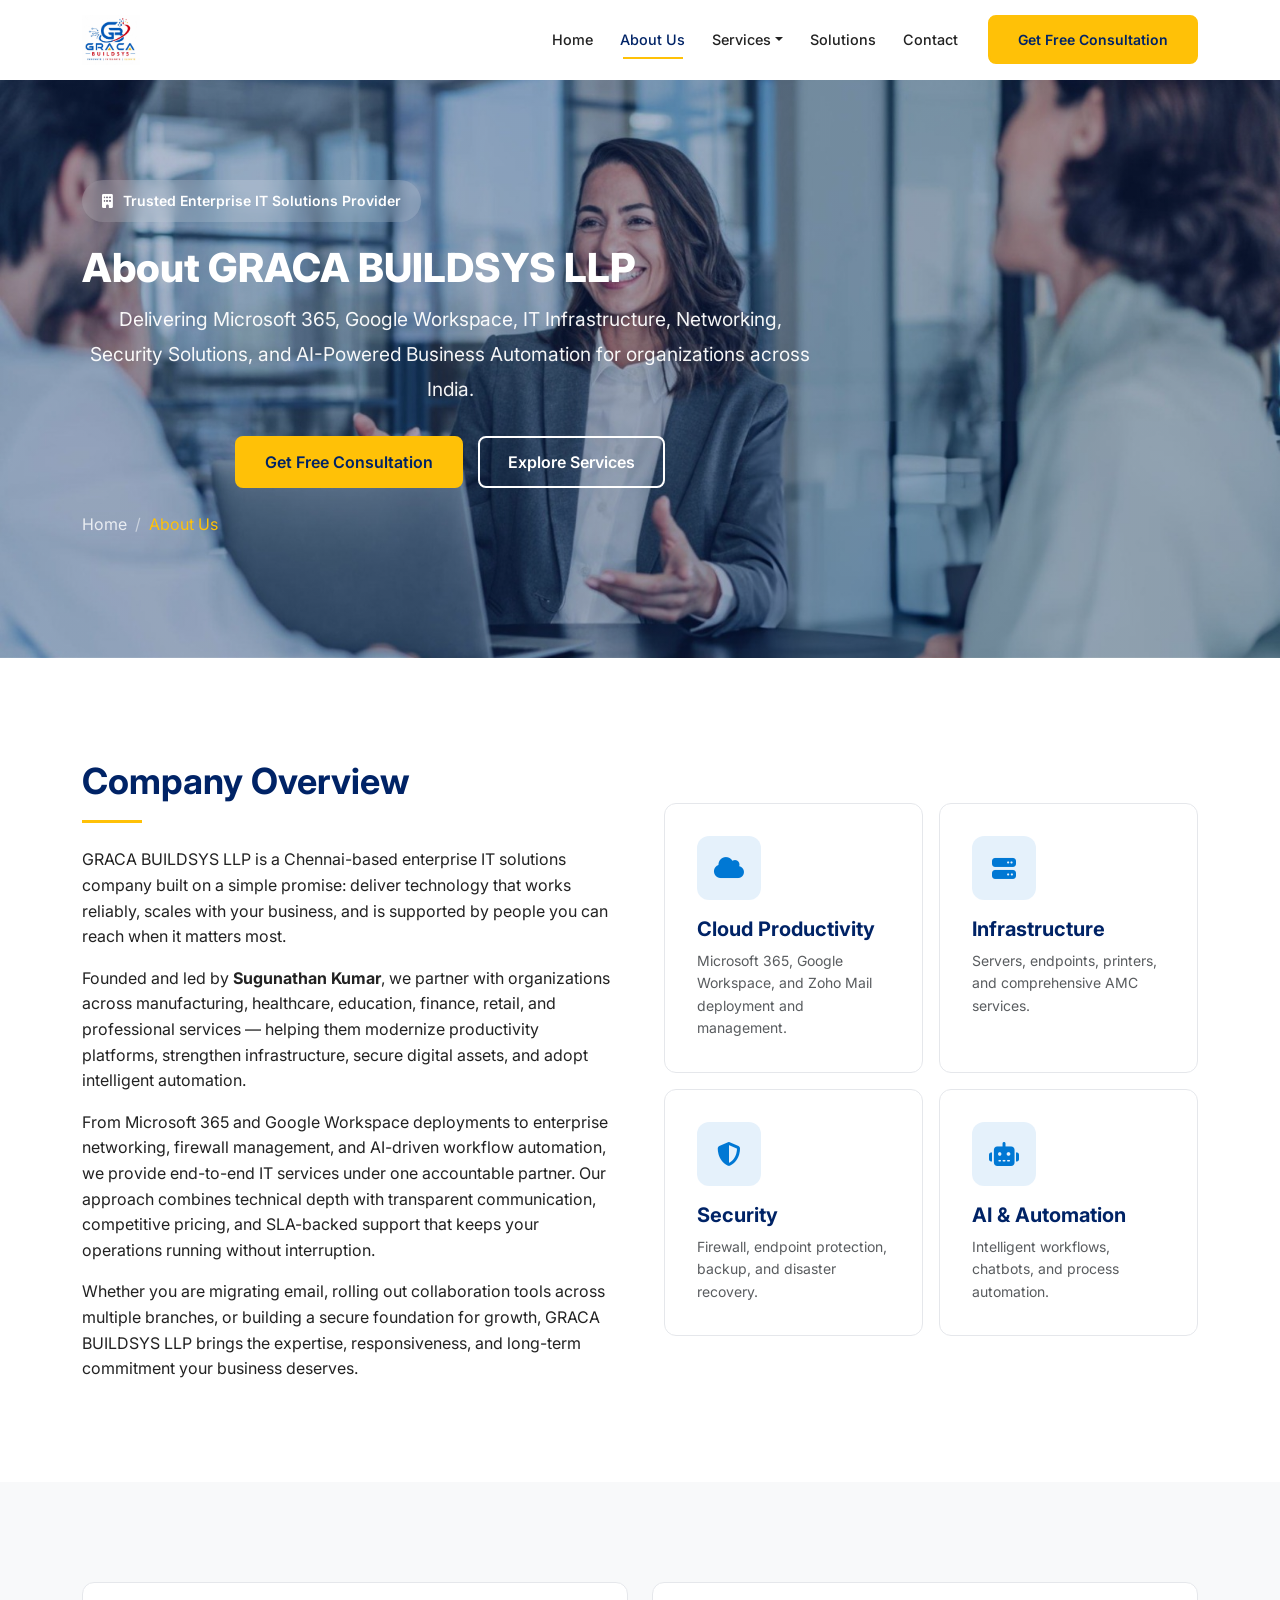
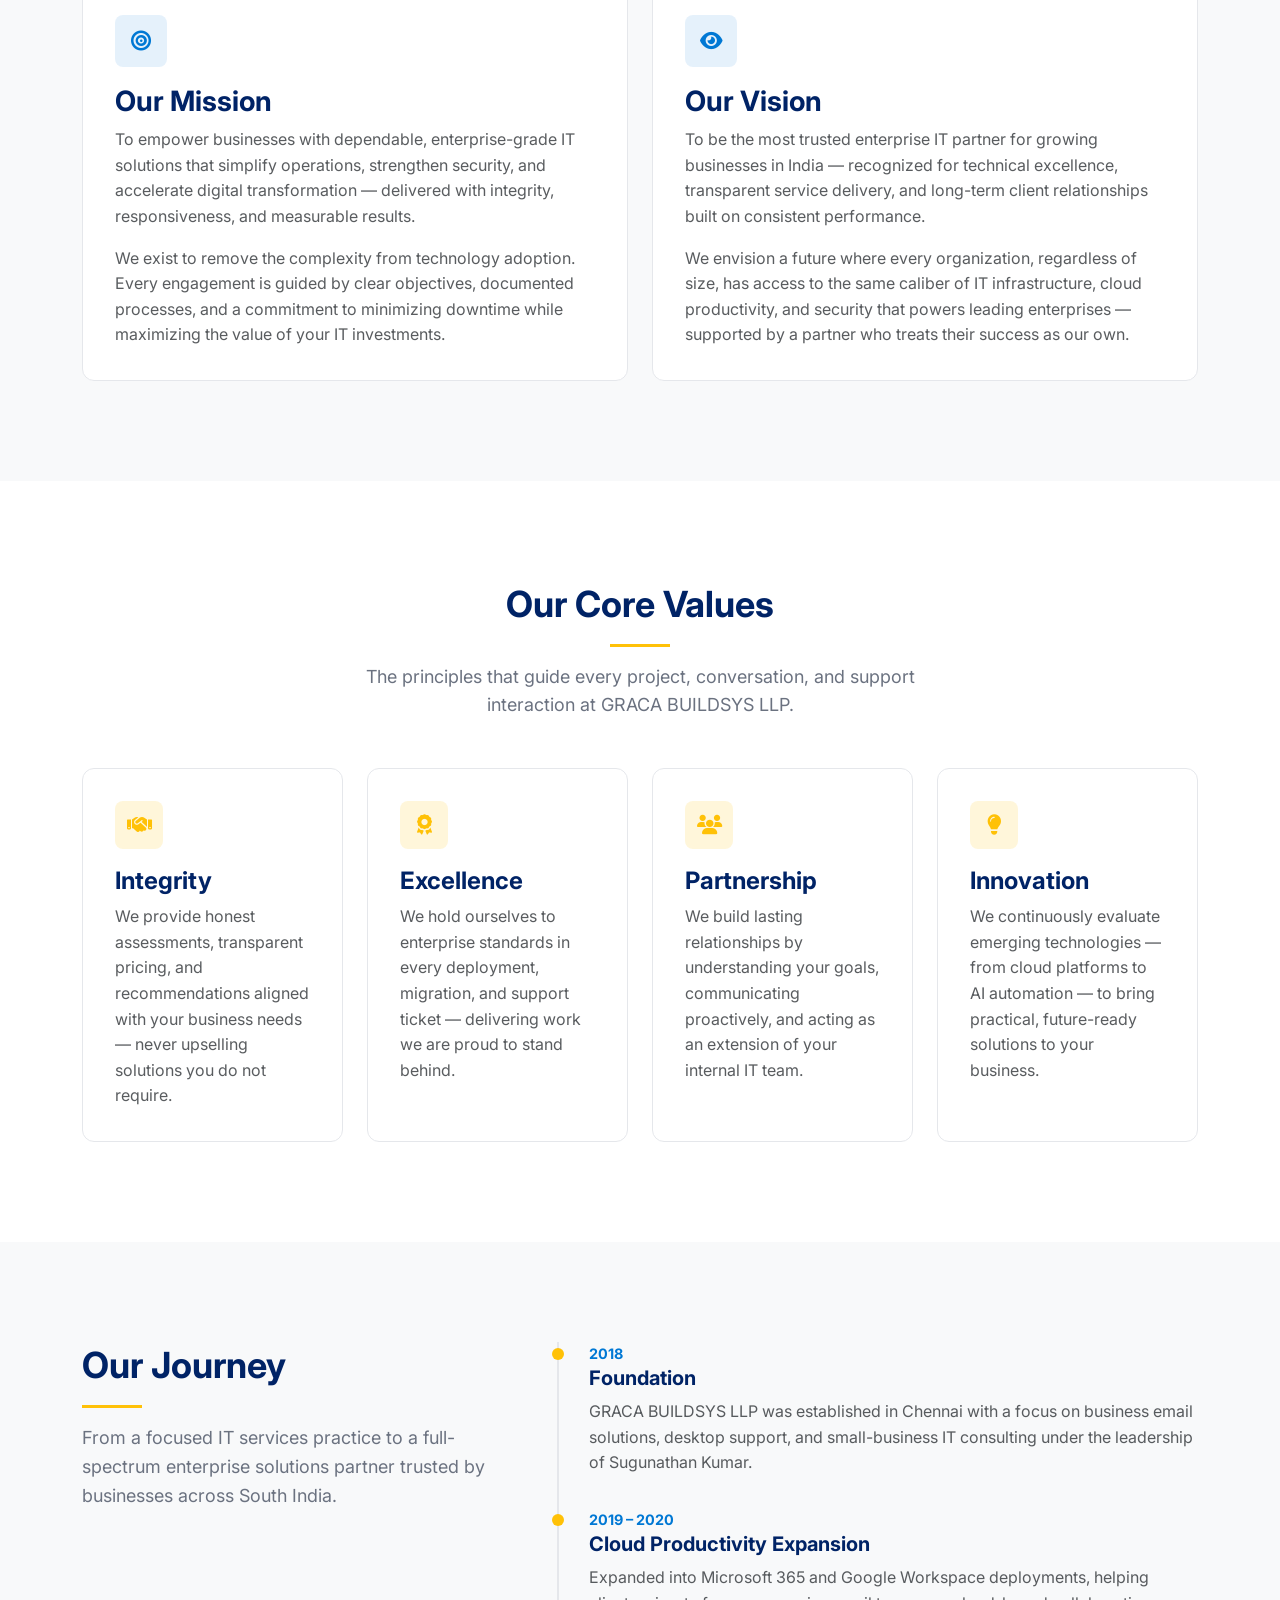
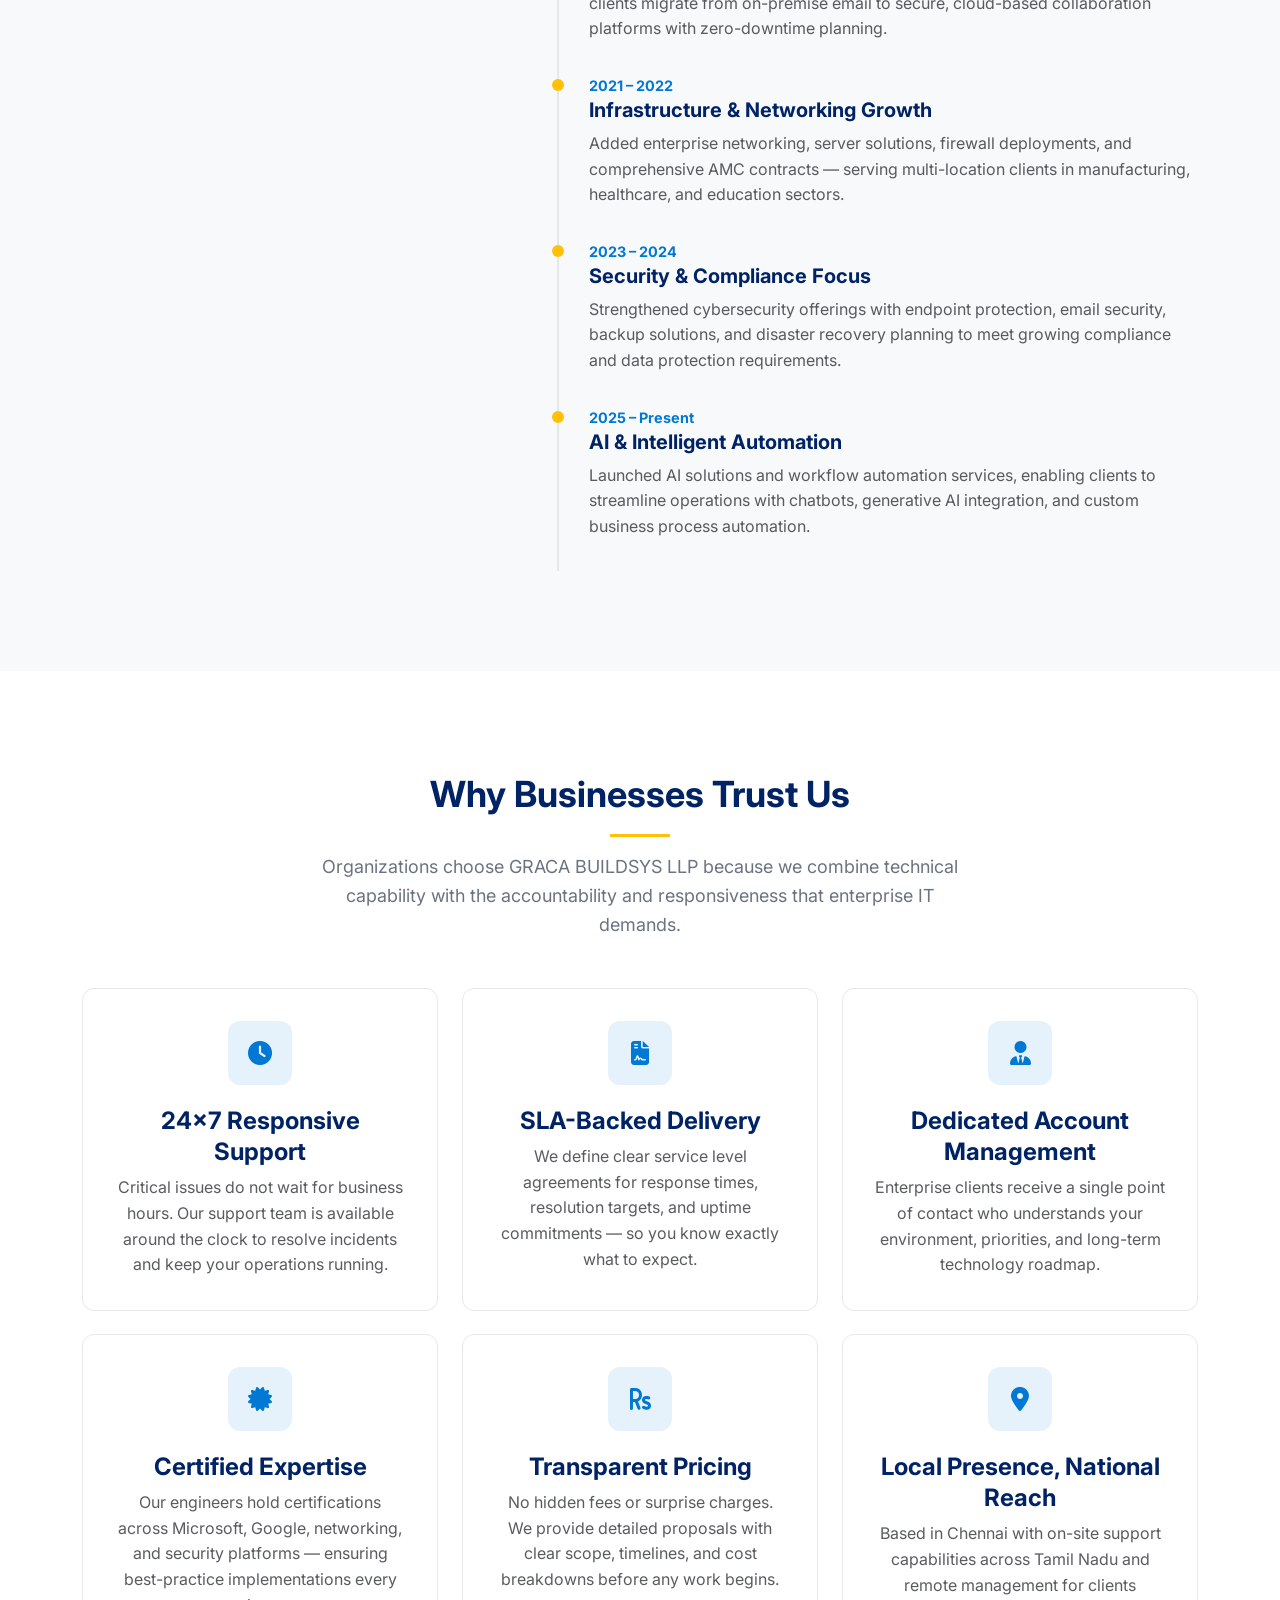
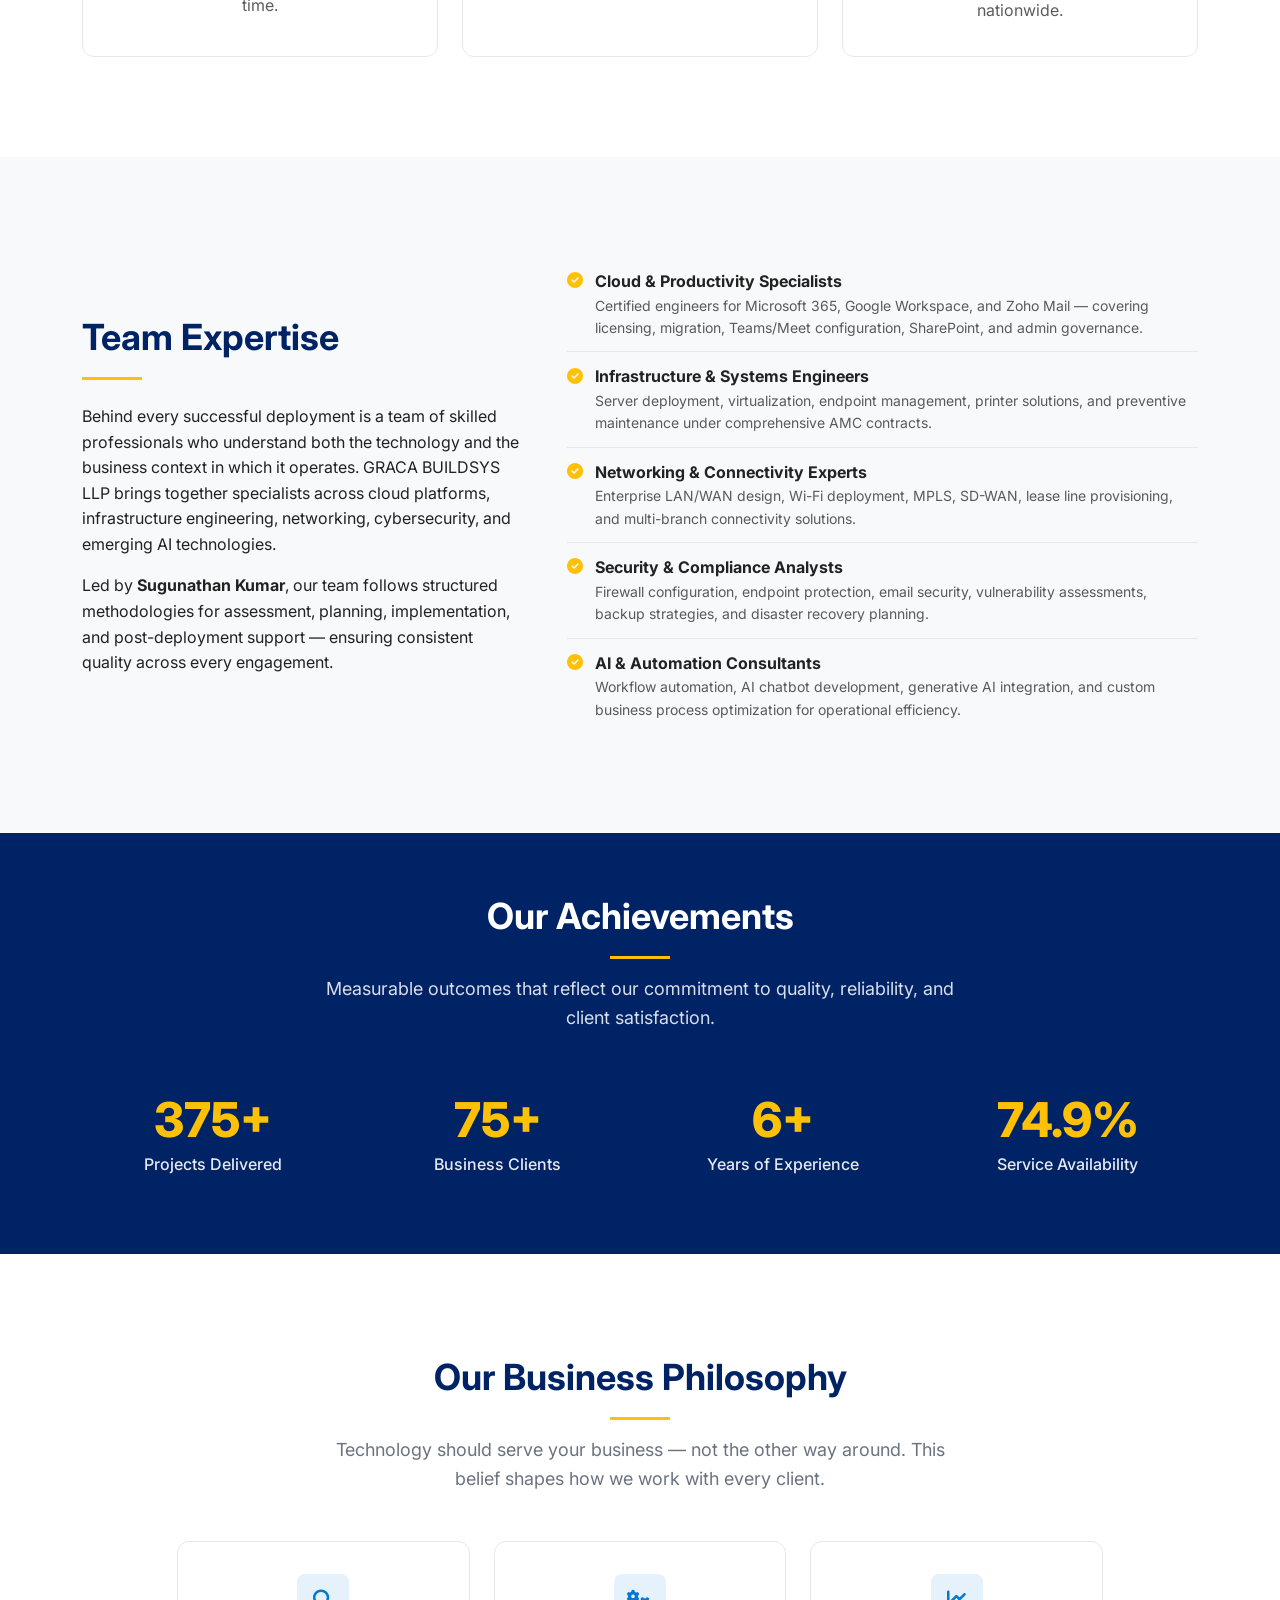
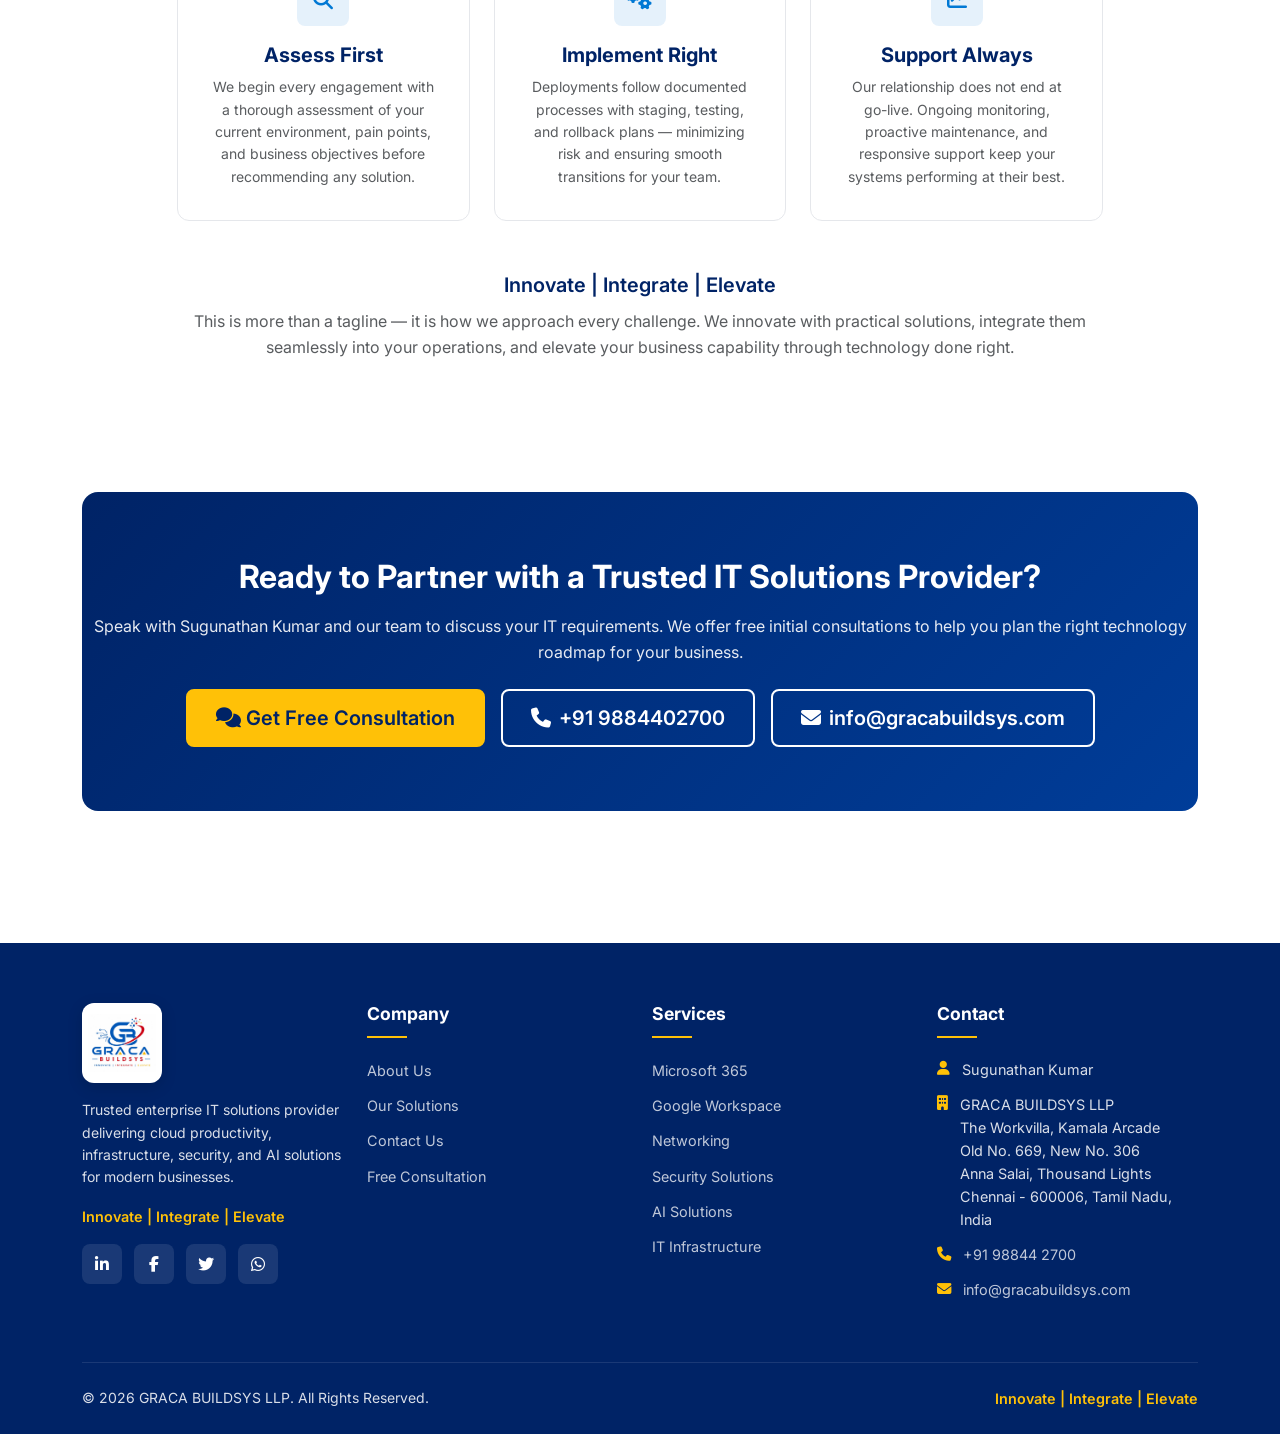
==== commit db1caa93: "first commit" ====
--- a/about.html
+++ b/about.html
@@ -16,7 +16,7 @@
   <meta name="twitter:card" content="summary_large_image">
   <meta name="twitter:title" content="About Us | GRACA BUILDSYS LLP">
   <meta name="twitter:description" content="Discover the story, values, and expertise behind GRACA BUILDSYS LLP — your trusted enterprise IT solutions partner.">
-  <link rel="icon" type="image/svg+xml" href="assets/images/logo/logo.jpeg">
+  <link rel="icon" type="image/svg+xml" href="assets/images/logo/Logo-removebg-preview.png">
   <link rel="preconnect" href="https://fonts.googleapis.com">
   <link rel="preconnect" href="https://fonts.gstatic.com" crossorigin>
   <link href="https://fonts.googleapis.com/css2?family=Inter:wght@400;500;600;700;800&display=swap" rel="stylesheet">
--- a/assets/css/responsive.css
+++ b/assets/css/responsive.css
@@ -1,330 +1,1419 @@
-/* GRACA BUILDSYS LLP - Responsive Styles */
-
-@media (max-width: 1199.98px) {
-  .hero-headline { font-size: 2.35rem; }
-  .section-title { font-size: 2rem; }
-  .mega-dropdown .dropdown-menu { min-width: 100%; }
-}
-
-@media (max-width: 991.98px) {
-  :root { --header-height: 70px; }
-
-  .section-padding { padding: 60px 0; }
-
-  .hero-section { padding: 120px 0 60px; text-align: center; }
-  .hero-headline { font-size: 2rem; }
-  .hero-subheadline { margin-left: auto; margin-right: auto; }
-  .hero-buttons { justify-content: center; }
-  .hero-illustration { margin-top: 2rem; }
-
-  .mega-menu-grid { grid-template-columns: 1fr; }
+/* ============================================================
+   GRACA BUILDSYS LLP — responsive.css
+   Enterprise Responsive Stylesheet
+   Separate from style.css — DO NOT merge
+   ============================================================ */
+
+/* ============================================================
+   GLOBAL RESPONSIVE FOUNDATION
+   ============================================================ */
+
+html,
+body {
+  overflow-x: hidden;
+  width: 100%;
+}
+
+img,
+video {
+  max-width: 100%;
+  height: auto;
+  display: block;
+}
+
+.container,
+.container-fluid {
+  width: 100%;
+}
+
+/* ============================================================
+   Extra Small Mobile — max-width: 575.98px
+   ============================================================ */
+
+@media (max-width: 575.98px) {
+
+  /* --- Header --- */
+  .site-header {
+    height: auto;
+    min-height: 64px;
+  }
+
+  .navbar-brand img {
+    height: 40px;
+    max-height: 40px;
+    width: auto;
+  }
 
   .navbar-collapse {
-    background: var(--white);
+    background: #ffffff;
+    border-top: 1px solid #E5E7EB;
+    padding: 1rem 0;
+    margin-top: 0.5rem;
+  }
+
+  .navbar-nav {
+    width: 100%;
+    text-align: center;
+  }
+
+  .navbar-nav .nav-link {
+    padding: 0.75rem 1rem !important;
+    border-bottom: 1px solid #F3F4F6;
+    font-size: 0.95rem;
+    display: block;
+    min-height: 44px;
+    display: flex;
+    align-items: center;
+    justify-content: center;
+  }
+
+  .navbar-nav .nav-link.active::after {
+    display: none;
+  }
+
+  .mega-dropdown .dropdown-menu {
+    min-width: 100%;
+    width: 100%;
+    border-radius: 0;
     padding: 1rem;
-    border-radius: var(--radius-md);
-    box-shadow: var(--shadow-md);
-    margin-top: 0.5rem;
-    max-height: 80vh;
-    overflow-y: auto;
-  }
-
-  .navbar-nav .nav-link.active::after { display: none; }
-
-  .page-header { padding: 120px 0 50px; }
-  .page-header h1 { font-size: 2rem; }
-
-  .stat-number { font-size: 2.5rem; }
-
-  .contact-form-section { padding: 2rem; }
-
-  .cta-banner { padding: 3rem 1.5rem; text-align: center; }
-
-  .trust-item { margin-bottom: 0.5rem; }
-
-  .whatsapp-float { bottom: 80px; right: 16px; width: 50px; height: 50px; font-size: 1.5rem; }
-  .back-to-top { right: 16px; bottom: 16px; }
-}
-
-@media (max-width: 767.98px) {
-  .hero-headline { font-size: 1.75rem; }
-  .hero-subheadline { font-size: 1rem; }
-
-  .section-title { font-size: 1.65rem; }
-  .section-subtitle { font-size: 1rem; }
-
-  .hero-buttons { flex-direction: column; align-items: stretch; }
+    box-shadow: none;
+    border-top: 1px solid #E5E7EB;
+    margin-top: 0;
+  }
+
+  .mega-menu-grid {
+    grid-template-columns: 1fr;
+    gap: 0.25rem;
+  }
+
+  .mega-menu-item {
+    padding: 0.65rem 0.75rem;
+    min-height: 44px;
+  }
+
+  /* --- Hero Section --- */
+  .hero-section {
+    padding: 100px 0 60px;
+    min-height: auto;
+    text-align: center;
+  }
+
+  .hero-headline {
+    font-size: 1.875rem;
+    line-height: 1.25;
+    margin-bottom: 1rem;
+  }
+
+  .hero-subheadline {
+    font-size: 1rem;
+    max-width: 100%;
+    margin-left: auto;
+    margin-right: auto;
+    margin-bottom: 1.5rem;
+  }
+
+  .hero-buttons {
+    flex-direction: column;
+    align-items: stretch;
+    gap: 0.75rem;
+  }
+
   .hero-buttons .btn-primary-custom,
   .hero-buttons .btn-secondary-custom,
-  .hero-buttons .btn-gold { justify-content: center; width: 100%; }
-
-  .feature-card, .service-card { padding: 1.5rem; }
-
-  .stat-number { font-size: 2rem; }
-  .stat-label { font-size: 0.9rem; }
-
-  .testimonial-card { padding: 1.75rem; }
-
-  .newsletter-form { flex-direction: column; }
-
-  .footer-bottom .row > div { text-align: center !important; margin-bottom: 0.5rem; }
-
-  .page-header h1 { font-size: 1.75rem; }
-
-  .contact-form-section { padding: 1.5rem; }
-}
-
-@media (max-width: 575.98px) {
-  .navbar-brand img { height: 42px; }
-
+  .hero-buttons .btn-gold,
+  .hero-buttons .btn-outline-light-custom {
+    width: 100%;
+    justify-content: center;
+    text-align: center;
+  }
+
+  .hero-illustration {
+    padding: 1rem 0 0;
+    margin-top: 1.5rem;
+  }
+
+  /* --- Page Hero Banners --- */
+  .about-header,
+  .services-header,
+  .microsoft-header,
+  .google-workspace-header,
+  .zoho-header,
+  .infrastructure-header,
+  .networking-header,
+  .security-header,
+  .ai-header,
+  .contact-header {
+    padding-top: 120px;
+    padding-bottom: 80px;
+    text-align: center;
+    min-height: auto;
+  }
+
+  .about-header h1,
+  .services-header h1,
+  .microsoft-header h1,
+  .google-workspace-header h1,
+  .zoho-header h1,
+  .infrastructure-header h1,
+  .networking-header h1,
+  .security-header h1,
+  .ai-header h1,
+  .contact-header h1 {
+    font-size: 1.875rem;
+    margin-bottom: 0.75rem;
+  }
+
+  .page-description,
+  .about-header .lead,
+  .services-header .lead,
+  .microsoft-header .lead,
+  .google-workspace-header .lead,
+  .zoho-header .lead,
+  .infrastructure-header .lead,
+  .networking-header .lead,
+  .security-header .lead,
+  .ai-header .lead {
+    font-size: 1rem;
+    max-width: 100%;
+  }
+
+  .page-actions {
+    flex-direction: column;
+    align-items: stretch;
+    gap: 0.75rem;
+  }
+
+  .page-actions .btn-primary-custom,
+  .page-actions .btn-outline-light-custom,
+  .page-actions .btn-gold,
+  .page-actions .btn-outline-light {
+    width: 100%;
+    justify-content: center;
+    text-align: center;
+  }
+
+  .page-badge {
+    font-size: 12px;
+    padding: 7px 14px;
+  }
+
+  /* --- Section Spacing --- */
+  .section-padding {
+    padding: 50px 0;
+  }
+
+  /* --- Section Headers --- */
+  .section-title {
+    font-size: 1.5rem;
+  }
+
+  .section-subtitle {
+    font-size: 1rem;
+    margin-bottom: 2rem;
+  }
+
+  .section-header {
+    margin-bottom: 2rem;
+  }
+
+  /* --- Buttons --- */
   .btn-primary-custom,
   .btn-secondary-custom,
-  .btn-gold { padding: 0.65rem 1.25rem; font-size: 0.9rem; }
-
-  .industry-card { padding: 1rem; }
-  .industry-card i { font-size: 1.5rem; }
-}
-
-
-
-@media (max-width: 991px) {
-
-    .feature-card,
-    .service-card,
-    .industry-card,
-    .value-card,
-    .service-detail-card,
-    .contact-info-card {
-
-        border-left: 4px solid var(--microsoft-blue);
-    }
-
-    .feature-card:active,
-    .service-card:active,
-    .industry-card:active {
-
-        transform: scale(0.98);
-    }
-}
-
-
-
-/* Mobile */
-
-@media(max-width:768px){
-
-    .ai-header{
-        padding: 140px 0 80px;
-        text-align: center;
-    }
-
-    .ai-header h1{
-        font-size: 2.2rem;
-    }
-
-    .ai-header .lead{
-        font-size: 1rem;
-    }
-
-    .hero-buttons{
-        justify-content: center;
-    }
-
-    .ai-header .breadcrumb{
-        justify-content: center;
-    }
-}
-
-
-@media (max-width: 768px){
-
-    .contact-header{
-        padding: 140px 0 80px;
-    }
-
-    .contact-header h1{
-        font-size: 2.2rem;
-    }
-
-    .page-description{
-        font-size: 1rem;
-        padding: 0 15px;
-    }
-
-    .page-actions{
-        flex-direction: column;
-        width: 100%;
-    }
-
-    .page-actions .btn{
-        width: 100%;
-        max-width: 300px;
-    }
-}
-
-
-@media(max-width:768px){
-
-    .google-workspace-header{
-        padding:140px 0 80px;
-        text-align:center;
-    }
-
-    .google-workspace-header h1{
-        font-size:2.2rem;
-    }
-
-    .google-workspace-header .lead{
-        font-size:1rem;
-    }
-
-    .google-workspace-header .breadcrumb{
-        justify-content:center;
-    }
-
-    .hero-buttons{
-        justify-content:center;
-    }
-}
-
-
-@media(max-width:768px){
-
-    .infrastructure-header{
-        padding:140px 0 80px;
-        text-align:center;
-    }
-
-    .infrastructure-header h1{
-        font-size:2.2rem;
-    }
-
-    .infrastructure-header .lead{
-        font-size:1rem;
-    }
-
-    .hero-buttons{
-        justify-content:center;
-    }
-
-    .infrastructure-header .breadcrumb{
-        justify-content:center;
-    }
-}
-
-
-
-@media(max-width:768px){
-
-    .microsoft-header{
-        padding:140px 0 80px;
-        text-align:center;
-    }
-
-    .microsoft-header h1{
-        font-size:2.2rem;
-    }
-
-    .microsoft-header .lead{
-        font-size:1rem;
-    }
-
-    .hero-buttons{
-        justify-content:center;
-    }
-
-    .microsoft-header .breadcrumb{
-        justify-content:center;
-    }
-}
-
-
-@media (max-width: 991px){
-
-    .networking-header{
-        padding: 150px 0 90px;
-    }
-
-    .networking-header h1{
-        font-size: 2.8rem;
-    }
-
-}
-@media (max-width: 768px){
-
-    .networking-header{
-        padding: 140px 0 80px;
-        text-align: center;
-    }
-
-    .networking-header h1{
-        font-size: 2.2rem;
-    }
-
-    .networking-header .lead{
-        font-size: 1rem;
-    }
-
-    .hero-buttons{
-        justify-content: center;
-    }
-
-    .networking-header .breadcrumb{
-        justify-content: center;
-    }
-
-    .page-badge{
-        font-size: 13px;
-        padding: 8px 16px;
-    }
-}
-
-
-@media(max-width:768px){
-
-    .security-header{
-        padding:140px 0 80px;
-        text-align:center;
-    }
-
-    .security-header h1{
-        font-size:2.2rem;
-    }
-
-    .security-header .lead{
-        font-size:1rem;
-    }
-
-    .security-header .breadcrumb{
-        justify-content:center;
-    }
-
-    .hero-buttons{
-        justify-content:center;
-    }
-}
-
-
-@media(max-width:768px){
-
-    .zoho-header{
-        padding:140px 0 80px;
-        text-align:center;
-    }
-
-    .zoho-header h1{
-        font-size:2.2rem;
-    }
-
-    .zoho-header .lead{
-        font-size:1rem;
-    }
-
-    .hero-buttons{
-        justify-content:center;
-    }
-
-    .zoho-header .breadcrumb{
-        justify-content:center;
-    }
-}+  .btn-gold,
+  .btn-outline-light-custom {
+    width: 100%;
+    justify-content: center;
+    text-align: center;
+    padding: 0.75rem 1.25rem;
+  }
+
+  /* --- Service / Feature / Value Cards --- */
+  .service-card,
+  .feature-card,
+  .service-detail-card,
+  .industry-card,
+  .value-card,
+  .contact-info-card {
+    padding: 1.5rem 1.25rem;
+    margin-bottom: 1rem;
+  }
+
+  /* --- Statistics --- */
+  .stats-section {
+    padding: 40px 0;
+  }
+
+  .stat-number {
+    font-size: 2rem;
+  }
+
+  .stat-label {
+    font-size: 0.875rem;
+  }
+
+  .stat-item {
+    padding: 0.75rem 0.5rem;
+  }
+
+  /* --- Industries --- */
+  .industry-card {
+    padding: 1.25rem;
+  }
+
+  /* --- Testimonials --- */
+  .testimonial-card {
+    padding: 1.5rem 1.25rem;
+  }
+
+  .testimonial-text {
+    font-size: 0.95rem;
+  }
+
+  /* --- Client Logos --- */
+  .client-logo-slide {
+    height: 60px;
+    padding: 0.5rem 1rem;
+  }
+
+  .client-logo-slide .client-name {
+    font-size: 0.875rem;
+  }
+
+  /* --- FAQ --- */
+  .faq-question {
+    padding: 1rem 1.25rem;
+    font-size: 0.9rem;
+    min-height: 44px;
+  }
+
+  .faq-answer {
+    padding: 0 1.25rem;
+  }
+
+  .faq-answer.show {
+    padding: 0 1.25rem 1rem;
+  }
+
+  /* --- Contact Form --- */
+  .contact-form-section {
+    padding: 1.5rem 1.25rem;
+    border-radius: 12px;
+  }
+
+  .form-control,
+  .form-select {
+    font-size: 1rem;
+    min-height: 44px;
+  }
+
+  /* --- Footer --- */
+  .site-footer {
+    padding: 40px 0 0;
+    text-align: center;
+  }
+
+  .site-footer h5::after {
+    left: 50%;
+    transform: translateX(-50%);
+  }
+
+  .footer-links {
+    margin-bottom: 1.5rem;
+  }
+
+  .footer-social {
+    justify-content: center;
+  }
+
+  .newsletter-form {
+    flex-direction: column;
+    gap: 0.75rem;
+  }
+
+  .newsletter-form input,
+  .newsletter-form button {
+    width: 100%;
+    border-radius: 8px;
+  }
+
+  .footer-bottom {
+    text-align: center;
+    padding: 1.25rem 0;
+  }
+
+  .footer-bottom .d-flex {
+    flex-direction: column;
+    gap: 0.5rem;
+  }
+
+  /* --- Swiper --- */
+  .swiper-button-next,
+  .swiper-button-prev {
+    display: none !important;
+  }
+
+  /* --- Floating Buttons --- */
+  .whatsapp-float {
+    width: 46px;
+    height: 46px;
+    font-size: 1.35rem;
+    bottom: 80px;
+    right: 16px;
+  }
+
+  .back-to-top {
+    width: 40px;
+    height: 40px;
+    font-size: 0.95rem;
+    bottom: 16px;
+    right: 16px;
+  }
+
+  /* --- CTA Banner --- */
+  .cta-banner {
+    padding: 2.5rem 1.5rem;
+    text-align: center;
+    border-radius: 12px;
+  }
+
+  .cta-banner h2 {
+    font-size: 1.5rem;
+  }
+
+  /* --- Pricing --- */
+  .pricing-card {
+    padding: 1.5rem;
+  }
+
+  /* --- Trust Bar --- */
+  .trust-bar {
+    padding: 1.5rem 0;
+  }
+
+  .trust-item {
+    padding: 0.5rem 0.25rem;
+  }
+
+  .trust-item span {
+    font-size: 0.8rem;
+  }
+}
+
+/* ============================================================
+   Mobile — 576px to 767.98px
+   ============================================================ */
+
+@media (min-width: 576px) and (max-width: 767.98px) {
+
+  /* --- Header --- */
+  .site-header {
+    height: auto;
+    min-height: 70px;
+  }
+
+  .navbar-brand img {
+    height: 44px;
+    max-height: 44px;
+    width: auto;
+  }
+
+  .navbar-collapse {
+    background: #ffffff;
+    border-top: 1px solid #E5E7EB;
+    padding: 0.75rem 0;
+    margin-top: 0.5rem;
+  }
+
+  .navbar-nav {
+    width: 100%;
+    text-align: center;
+  }
+
+  .navbar-nav .nav-link {
+    padding: 0.7rem 1rem !important;
+    border-bottom: 1px solid #F3F4F6;
+    min-height: 44px;
+    display: flex;
+    align-items: center;
+    justify-content: center;
+  }
+
+  .navbar-nav .nav-link.active::after {
+    display: none;
+  }
+
+  .mega-dropdown .dropdown-menu {
+    min-width: 100%;
+    width: 100%;
+    border-radius: 0;
+    padding: 1rem;
+    box-shadow: none;
+    border-top: 1px solid #E5E7EB;
+  }
+
+  .mega-menu-grid {
+    grid-template-columns: 1fr 1fr;
+    gap: 0.35rem;
+  }
+
+  /* --- Hero Section --- */
+  .hero-section {
+    padding: 110px 0 70px;
+    min-height: auto;
+    text-align: center;
+  }
+
+  .hero-headline {
+    font-size: 2.25rem;
+    line-height: 1.2;
+  }
+
+  .hero-subheadline {
+    font-size: 1.05rem;
+    max-width: 100%;
+    margin-left: auto;
+    margin-right: auto;
+  }
+
+  .hero-buttons {
+    flex-direction: column;
+    align-items: center;
+    gap: 0.75rem;
+  }
+
+  .hero-buttons .btn-primary-custom,
+  .hero-buttons .btn-secondary-custom,
+  .hero-buttons .btn-gold,
+  .hero-buttons .btn-outline-light-custom {
+    width: 100%;
+    max-width: 320px;
+    justify-content: center;
+  }
+
+  .hero-illustration {
+    margin-top: 2rem;
+    padding: 1rem 0;
+  }
+
+  /* --- Page Hero Banners --- */
+  .about-header,
+  .services-header,
+  .microsoft-header,
+  .google-workspace-header,
+  .zoho-header,
+  .infrastructure-header,
+  .networking-header,
+  .security-header,
+  .ai-header,
+  .contact-header {
+    padding-top: 120px;
+    padding-bottom: 80px;
+    text-align: center;
+    min-height: auto;
+  }
+
+  .about-header h1,
+  .services-header h1,
+  .microsoft-header h1,
+  .google-workspace-header h1,
+  .zoho-header h1,
+  .infrastructure-header h1,
+  .networking-header h1,
+  .security-header h1,
+  .ai-header h1,
+  .contact-header h1 {
+    font-size: 2.25rem;
+  }
+
+  .page-description,
+  .about-header .lead,
+  .services-header .lead,
+  .microsoft-header .lead,
+  .google-workspace-header .lead,
+  .zoho-header .lead,
+  .infrastructure-header .lead,
+  .networking-header .lead,
+  .security-header .lead,
+  .ai-header .lead {
+    font-size: 1.05rem;
+    max-width: 100%;
+  }
+
+  .page-actions {
+    justify-content: center;
+    flex-wrap: wrap;
+    gap: 0.75rem;
+  }
+
+  .page-actions .btn-primary-custom,
+  .page-actions .btn-outline-light-custom,
+  .page-actions .btn-gold,
+  .page-actions .btn-outline-light {
+    min-width: 160px;
+  }
+
+  /* --- Section Spacing --- */
+  .section-padding {
+    padding: 60px 0;
+  }
+
+  .section-title {
+    font-size: 1.75rem;
+  }
+
+  .section-subtitle {
+    font-size: 1rem;
+    margin-bottom: 2.25rem;
+  }
+
+  /* --- Buttons --- */
+  .btn-primary-custom,
+  .btn-secondary-custom,
+  .btn-gold,
+  .btn-outline-light-custom {
+    width: 100%;
+    justify-content: center;
+    text-align: center;
+  }
+
+  /* --- Cards --- */
+  .service-card,
+  .feature-card,
+  .service-detail-card,
+  .value-card,
+  .contact-info-card {
+    padding: 1.75rem 1.5rem;
+  }
+
+  .industry-card {
+    padding: 1.25rem;
+  }
+
+  /* --- Statistics --- */
+  .stat-number {
+    font-size: 2.25rem;
+  }
+
+  /* --- Testimonials --- */
+  .testimonial-card {
+    padding: 2rem 1.5rem;
+  }
+
+  /* --- Footer --- */
+  .site-footer {
+    padding: 40px 0 0;
+    text-align: center;
+  }
+
+  .site-footer h5::after {
+    left: 50%;
+    transform: translateX(-50%);
+  }
+
+  .footer-social {
+    justify-content: center;
+  }
+
+  .newsletter-form {
+    flex-direction: column;
+    gap: 0.75rem;
+  }
+
+  .newsletter-form input,
+  .newsletter-form button {
+    width: 100%;
+  }
+
+  .footer-bottom {
+    text-align: center;
+  }
+
+  .footer-bottom .d-flex {
+    flex-direction: column;
+    gap: 0.5rem;
+  }
+
+  /* --- Swiper --- */
+  .swiper-button-next,
+  .swiper-button-prev {
+    display: none !important;
+  }
+
+  /* --- Floating Buttons --- */
+  .whatsapp-float {
+    width: 48px;
+    height: 48px;
+    font-size: 1.45rem;
+    bottom: 82px;
+    right: 18px;
+  }
+
+  .back-to-top {
+    width: 42px;
+    height: 42px;
+    font-size: 1rem;
+    bottom: 18px;
+    right: 18px;
+  }
+
+  /* --- Contact Form --- */
+  .contact-form-section {
+    padding: 2rem 1.5rem;
+  }
+
+  /* --- CTA Banner --- */
+  .cta-banner {
+    padding: 3rem 1.75rem;
+    text-align: center;
+  }
+
+  .cta-banner h2 {
+    font-size: 1.75rem;
+  }
+
+  /* --- Trust Bar --- */
+  .trust-item span {
+    font-size: 0.825rem;
+  }
+}
+
+/* ============================================================
+   Tablet — 768px to 991.98px
+   ============================================================ */
+
+@media (min-width: 768px) and (max-width: 991.98px) {
+
+  /* --- Header --- */
+  .site-header {
+    height: auto;
+    min-height: 72px;
+  }
+
+  .navbar-brand img {
+    height: 44px;
+    max-height: 44px;
+    width: auto;
+  }
+
+  .navbar-collapse {
+    background: #ffffff;
+    border-top: 1px solid #E5E7EB;
+    padding: 0.75rem 0;
+    margin-top: 0.25rem;
+  }
+
+  .navbar-nav {
+    width: 100%;
+  }
+
+  .navbar-nav .nav-link {
+    padding: 0.65rem 1rem !important;
+    border-bottom: 1px solid #F3F4F6;
+    min-height: 44px;
+    font-size: 0.9rem;
+  }
+
+  .navbar-nav .nav-link.active::after {
+    display: none;
+  }
+
+  .mega-dropdown .dropdown-menu {
+    min-width: 100%;
+    width: 100%;
+    border-radius: 0;
+    padding: 1.25rem;
+    box-shadow: none;
+    border-top: 1px solid #E5E7EB;
+  }
+
+  .mega-menu-grid {
+    grid-template-columns: repeat(2, 1fr);
+    gap: 0.4rem;
+  }
+
+  /* --- Hero Section --- */
+  .hero-section {
+    padding: 150px 0 90px;
+    min-height: auto;
+  }
+
+  .hero-headline {
+    font-size: 2.75rem;
+    line-height: 1.2;
+  }
+
+  .hero-subheadline {
+    font-size: 1.1rem;
+  }
+
+  .hero-buttons {
+    flex-wrap: wrap;
+    gap: 0.75rem;
+  }
+
+  .hero-illustration {
+    margin-top: 2.5rem;
+    padding: 1rem 0;
+  }
+
+  /* --- Page Hero Banners --- */
+  .about-header,
+  .services-header,
+  .microsoft-header,
+  .google-workspace-header,
+  .zoho-header,
+  .infrastructure-header,
+  .networking-header,
+  .security-header,
+  .ai-header,
+  .contact-header {
+    padding-top: 150px;
+    padding-bottom: 100px;
+    min-height: auto;
+  }
+
+  .about-header h1,
+  .services-header h1,
+  .microsoft-header h1,
+  .google-workspace-header h1,
+  .zoho-header h1,
+  .infrastructure-header h1,
+  .networking-header h1,
+  .security-header h1,
+  .ai-header h1,
+  .contact-header h1 {
+    font-size: 2.75rem;
+  }
+
+  .page-description,
+  .about-header .lead,
+  .services-header .lead,
+  .microsoft-header .lead,
+  .google-workspace-header .lead,
+  .zoho-header .lead,
+  .infrastructure-header .lead,
+  .networking-header .lead,
+  .security-header .lead,
+  .ai-header .lead {
+    font-size: 1.1rem;
+  }
+
+  /* --- Section Spacing --- */
+  .section-padding {
+    padding: 80px 0;
+  }
+
+  .section-title {
+    font-size: 2rem;
+  }
+
+  .section-subtitle {
+    font-size: 1.05rem;
+    margin-bottom: 2.5rem;
+  }
+
+  /* --- Statistics --- */
+  .stat-number {
+    font-size: 2.5rem;
+  }
+
+  /* --- Cards --- */
+  .service-card,
+  .feature-card,
+  .value-card,
+  .service-detail-card,
+  .contact-info-card {
+    padding: 1.75rem;
+  }
+
+  /* --- Footer --- */
+  .site-footer {
+    padding: 50px 0 0;
+  }
+
+  .newsletter-form {
+    flex-direction: row;
+  }
+
+  .newsletter-form input {
+    flex: 1;
+  }
+
+  /* --- Swiper --- */
+  .swiper-button-next,
+  .swiper-button-prev {
+    display: none !important;
+  }
+
+  /* --- Floating Buttons --- */
+  .whatsapp-float {
+    width: 50px;
+    height: 50px;
+    font-size: 1.5rem;
+    bottom: 86px;
+    right: 20px;
+  }
+
+  .back-to-top {
+    width: 44px;
+    height: 44px;
+    bottom: 20px;
+    right: 20px;
+  }
+
+  /* --- Contact Form --- */
+  .contact-form-section {
+    padding: 2.5rem 2rem;
+  }
+
+  /* --- CTA Banner --- */
+  .cta-banner {
+    padding: 3.5rem 2rem;
+  }
+
+  .cta-banner h2 {
+    font-size: 2rem;
+  }
+
+  /* --- Trust Bar --- */
+  .trust-item span {
+    font-size: 0.85rem;
+  }
+
+  .trust-item i {
+    font-size: 1.35rem;
+  }
+}
+
+/* ============================================================
+   Small Laptop — 992px to 1199.98px
+   ============================================================ */
+
+@media (min-width: 992px) and (max-width: 1199.98px) {
+
+  /* --- Header --- */
+  .navbar-brand img {
+    height: 46px;
+    width: auto;
+  }
+
+  .navbar-nav .nav-link {
+    padding: 0.5rem 0.65rem !important;
+    font-size: 0.875rem;
+  }
+
+  .mega-dropdown .dropdown-menu {
+    min-width: 460px;
+  }
+
+  /* --- Hero Section --- */
+  .hero-section {
+    padding: 160px 0 100px;
+  }
+
+  .hero-headline {
+    font-size: 3.25rem;
+  }
+
+  .hero-subheadline {
+    font-size: 1.1rem;
+  }
+
+  /* --- Page Hero Banners --- */
+  .about-header,
+  .services-header,
+  .microsoft-header,
+  .google-workspace-header,
+  .zoho-header,
+  .infrastructure-header,
+  .networking-header,
+  .security-header,
+  .ai-header,
+  .contact-header {
+    padding-top: 160px;
+    padding-bottom: 110px;
+  }
+
+  .about-header h1,
+  .services-header h1,
+  .microsoft-header h1,
+  .google-workspace-header h1,
+  .zoho-header h1,
+  .infrastructure-header h1,
+  .networking-header h1,
+  .security-header h1,
+  .ai-header h1,
+  .contact-header h1 {
+    font-size: 3rem;
+  }
+
+  /* --- Section Spacing --- */
+  .section-padding {
+    padding: 90px 0;
+  }
+
+  .section-title {
+    font-size: 2.1rem;
+  }
+
+  /* --- Statistics --- */
+  .stat-number {
+    font-size: 2.75rem;
+  }
+
+  /* --- Swiper --- */
+  .swiper-button-next,
+  .swiper-button-prev {
+    display: none !important;
+  }
+
+  /* --- CTA Banner --- */
+  .cta-banner {
+    padding: 3.75rem 2.5rem;
+  }
+}
+
+/* ============================================================
+   Desktop — 1200px to 1399.98px
+   ============================================================ */
+
+@media (min-width: 1200px) and (max-width: 1399.98px) {
+
+  /* --- Header --- */
+  .navbar-brand img {
+    height: 50px;
+    width: auto;
+  }
+
+  .navbar-nav .nav-link {
+    font-size: 0.9rem;
+    padding: 0.5rem 0.85rem !important;
+  }
+
+  .mega-dropdown .dropdown-menu {
+    min-width: 500px;
+  }
+
+  /* --- Hero Section --- */
+  .hero-section {
+    padding: 180px 0 120px;
+  }
+
+  .hero-headline {
+    font-size: 3.5rem;
+  }
+
+  .hero-subheadline {
+    font-size: 1.15rem;
+  }
+
+  /* --- Page Hero Banners --- */
+  .about-header,
+  .services-header,
+  .microsoft-header,
+  .google-workspace-header,
+  .zoho-header,
+  .infrastructure-header,
+  .networking-header,
+  .security-header,
+  .ai-header,
+  .contact-header {
+    padding-top: 180px;
+    padding-bottom: 120px;
+  }
+
+  /* --- Section Spacing --- */
+  .section-padding {
+    padding: 100px 0;
+  }
+
+  /* --- Statistics --- */
+  .stat-number {
+    font-size: 3rem;
+  }
+
+  /* --- Swiper --- */
+  .swiper-button-next,
+  .swiper-button-prev {
+    display: none !important;
+  }
+}
+
+/* ============================================================
+   Large Desktop — min-width: 1400px
+   ============================================================ */
+
+@media (min-width: 1400px) {
+
+  /* --- Header --- */
+  .navbar-brand img {
+    height: 52px;
+    width: auto;
+  }
+
+  .navbar-nav .nav-link {
+    font-size: 0.95rem;
+    padding: 0.5rem 1rem !important;
+  }
+
+  .mega-dropdown .dropdown-menu {
+    min-width: 540px;
+  }
+
+  /* --- Hero Section --- */
+  .hero-section {
+    padding: 200px 0 140px;
+    min-height: 760px;
+  }
+
+  .hero-headline {
+    font-size: 4rem;
+  }
+
+  .hero-subheadline {
+    font-size: 1.2rem;
+  }
+
+  /* --- Page Hero Banners --- */
+  .about-header,
+  .services-header,
+  .microsoft-header,
+  .google-workspace-header,
+  .zoho-header,
+  .infrastructure-header,
+  .networking-header,
+  .security-header,
+  .ai-header,
+  .contact-header {
+    padding-top: 200px;
+    padding-bottom: 140px;
+  }
+
+  .about-header h1,
+  .services-header h1,
+  .microsoft-header h1,
+  .google-workspace-header h1,
+  .zoho-header h1,
+  .infrastructure-header h1,
+  .networking-header h1,
+  .security-header h1,
+  .ai-header h1,
+  .contact-header h1 {
+    font-size: 4rem;
+  }
+
+  /* --- Section Spacing --- */
+  .section-padding {
+    padding: 110px 0;
+  }
+
+  .section-title {
+    font-size: 2.5rem;
+  }
+
+  .section-subtitle {
+    font-size: 1.15rem;
+  }
+
+  /* --- Statistics --- */
+  .stat-number {
+    font-size: 3.25rem;
+  }
+
+  /* --- Swiper --- */
+  .swiper-button-next,
+  .swiper-button-prev {
+    display: none !important;
+  }
+
+  /* --- CTA Banner --- */
+  .cta-banner {
+    padding: 5rem 4rem;
+  }
+}
+
+/* ============================================================
+   COMPONENT-LEVEL RESPONSIVE RULES
+   Applied across multiple breakpoints via shared logic
+   ============================================================ */
+
+/* --- Swiper Slides Responsive Config via CSS --- */
+/* Note: Swiper JS breakpoints handle slide counts.
+   These CSS rules ensure visual consistency. */
+
+@media (max-width: 767.98px) {
+
+  .testimonials-swiper .testimonial-card,
+  .client-swiper .client-logo-slide {
+    width: 100%;
+  }
+
+  .swiper-pagination {
+    display: flex !important;
+    justify-content: center;
+  }
+}
+
+@media (min-width: 768px) and (max-width: 991.98px) {
+  .swiper-pagination {
+    display: flex !important;
+    justify-content: center;
+  }
+}
+
+/* --- Accessibility: Touch Targets --- */
+@media (max-width: 991.98px) {
+
+  a,
+  button,
+  input[type="submit"],
+  input[type="button"],
+  .btn-primary-custom,
+  .btn-secondary-custom,
+  .btn-gold,
+  .btn-outline-light-custom,
+  .nav-link,
+  .faq-question,
+  .mega-menu-item {
+    min-height: 44px;
+  }
+
+  .form-control,
+  .form-select {
+    min-height: 44px;
+    font-size: 1rem;
+  }
+}
+
+/* --- Contact Page: Two-column → Stack --- */
+@media (max-width: 767.98px) {
+
+  .contact-form-section {
+    padding: 1.75rem 1.25rem;
+    border-radius: 12px;
+  }
+
+  .contact-info-card {
+    text-align: center;
+    padding: 1.5rem;
+  }
+
+  .contact-info-card i {
+    margin-left: auto;
+    margin-right: auto;
+  }
+
+  .map-placeholder {
+    height: 220px;
+    border-radius: 12px;
+  }
+}
+
+/* --- Footer Column Stack --- */
+@media (max-width: 767.98px) {
+
+  .site-footer .col-lg-4,
+  .site-footer .col-lg-2,
+  .site-footer .col-md-6 {
+    text-align: center;
+    margin-bottom: 2rem;
+  }
+
+  .footer-contact li {
+    justify-content: center;
+  }
+
+  .footer-links a:hover {
+    padding-left: 0;
+  }
+}
+
+/* --- Navbar Toggler Accessibility --- */
+@media (max-width: 991.98px) {
+
+  .navbar-toggler {
+    min-width: 44px;
+    min-height: 44px;
+    display: flex;
+    align-items: center;
+    justify-content: center;
+    border: 1px solid #E5E7EB;
+    border-radius: 8px;
+    padding: 0.4rem 0.65rem;
+  }
+
+  .navbar-toggler:focus {
+    box-shadow: 0 0 0 3px rgba(0, 120, 212, 0.2);
+    outline: none;
+  }
+}
+
+/* --- Prevent AOS excessive movement on mobile --- */
+@media (max-width: 767.98px) {
+
+  [data-aos] {
+    transition-duration: 0.4s !important;
+  }
+
+  [data-aos="fade-up"],
+  [data-aos="fade-down"],
+  [data-aos="fade-left"],
+  [data-aos="fade-right"] {
+    transform: none !important;
+    opacity: 1 !important;
+    transition: opacity 0.4s ease !important;
+  }
+}
+
+/* --- WhatsApp Float: No overlap with footer --- */
+@media (max-width: 575.98px) {
+
+  .whatsapp-float {
+    bottom: 76px;
+    right: 14px;
+  }
+
+  .back-to-top {
+    bottom: 14px;
+    right: 14px;
+  }
+}
+
+/* --- Image Responsiveness in Hero / Banners --- */
+@media (max-width: 767.98px) {
+
+  .hero-illustration svg,
+  .hero-illustration img {
+    max-width: 90%;
+    margin: 0 auto;
+  }
+}
+
+/* --- Pricing Cards --- */
+@media (max-width: 767.98px) {
+
+  .pricing-card {
+    padding: 1.5rem;
+    margin-bottom: 1rem;
+  }
+
+  .pricing-card .price {
+    font-size: 1.75rem;
+  }
+}
+
+/* --- Timeline: Adjust for Mobile --- */
+@media (max-width: 575.98px) {
+
+  .timeline {
+    padding-left: 1.5rem;
+  }
+
+  .timeline-item::before {
+    left: -1.5rem;
+  }
+}
+
+/* --- Value Card Icons Center on Mobile --- */
+@media (max-width: 767.98px) {
+
+  .value-card {
+    text-align: center;
+  }
+
+  .value-card .value-icon {
+    margin: 0 auto 1rem;
+  }
+}
+
+/* --- Service Detail Cards --- */
+@media (max-width: 767.98px) {
+
+  .service-detail-card .icon-wrap {
+    margin: 0 auto 1rem;
+  }
+
+  .service-detail-card {
+    text-align: center;
+  }
+
+  .benefit-list li {
+    text-align: left;
+  }
+}
+
+/* --- Stats Section Compact on Mobile --- */
+@media (max-width: 575.98px) {
+
+  .stats-section .row > [class*="col"] {
+    border-bottom: 1px solid rgba(255, 255, 255, 0.1);
+    padding-bottom: 0.5rem;
+    margin-bottom: 0.5rem;
+  }
+
+  .stats-section .row > [class*="col"]:last-child {
+    border-bottom: none;
+  }
+}
+
+/* --- Trust Bar Wrap on Small Screens --- */
+@media (max-width: 767.98px) {
+
+  .trust-bar .row {
+    row-gap: 0.5rem;
+  }
+
+  .trust-item {
+    flex-direction: column;
+    gap: 0.4rem;
+    text-align: center;
+  }
+}
+
+/* --- Dropdown Backdrop on Mobile --- */
+@media (max-width: 991.98px) {
+
+  .dropdown-menu.show {
+    position: static !important;
+    transform: none !important;
+    width: 100%;
+    border: none;
+    border-radius: 0;
+    box-shadow: none;
+    background: #F8FAFC;
+    padding: 0.5rem 0;
+  }
+}
+
+/* --- Newsletter Responsive --- */
+@media (max-width: 575.98px) {
+
+  .newsletter-form {
+    flex-direction: column;
+  }
+
+  .newsletter-form input {
+    width: 100%;
+    border-radius: 8px;
+  }
+
+  .newsletter-form button {
+    width: 100%;
+    border-radius: 8px;
+    padding: 0.75rem;
+  }
+}
+
+/* --- Page Actions Center on Mobile --- */
+@media (max-width: 767.98px) {
+
+  .page-actions {
+    justify-content: center;
+    text-align: center;
+  }
+}
+
+/* ============================================================
+   END OF responsive.css
+   GRACA BUILDSYS LLP — Enterprise Grade
+   ============================================================ */
